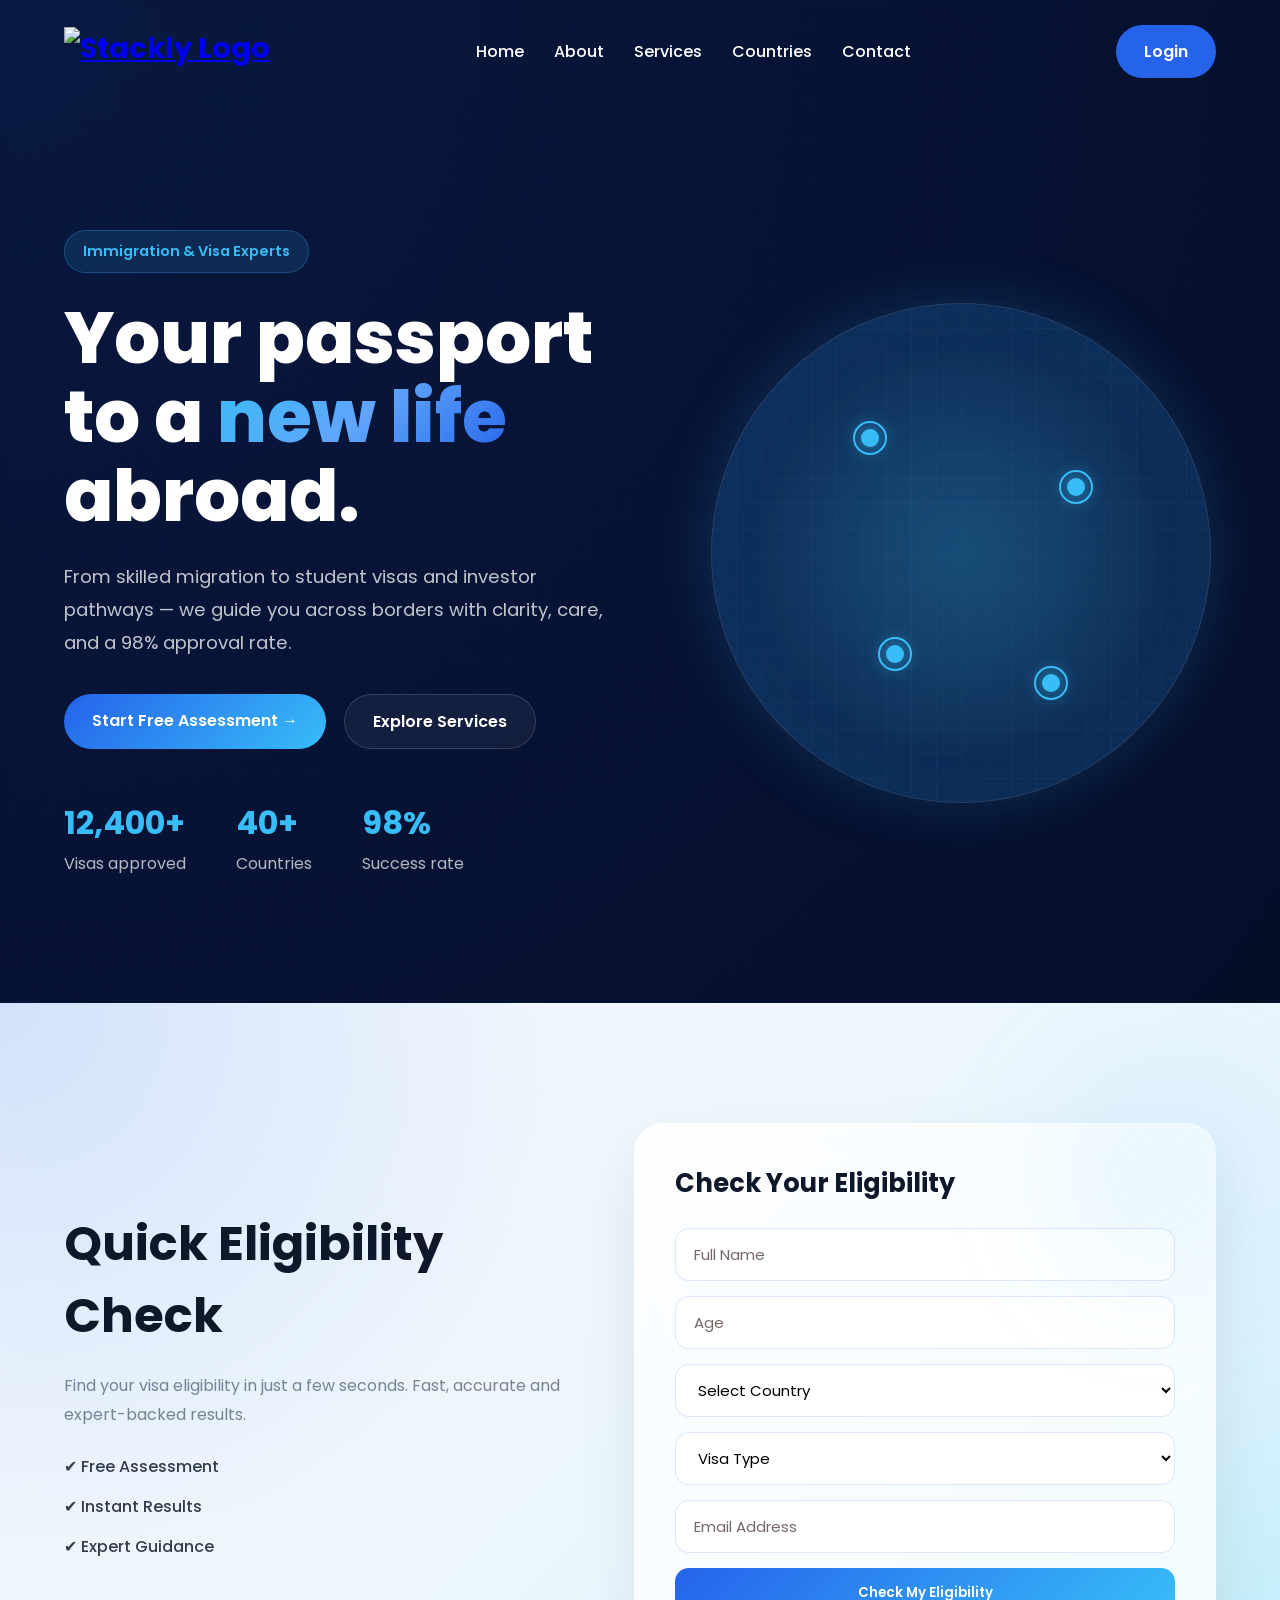
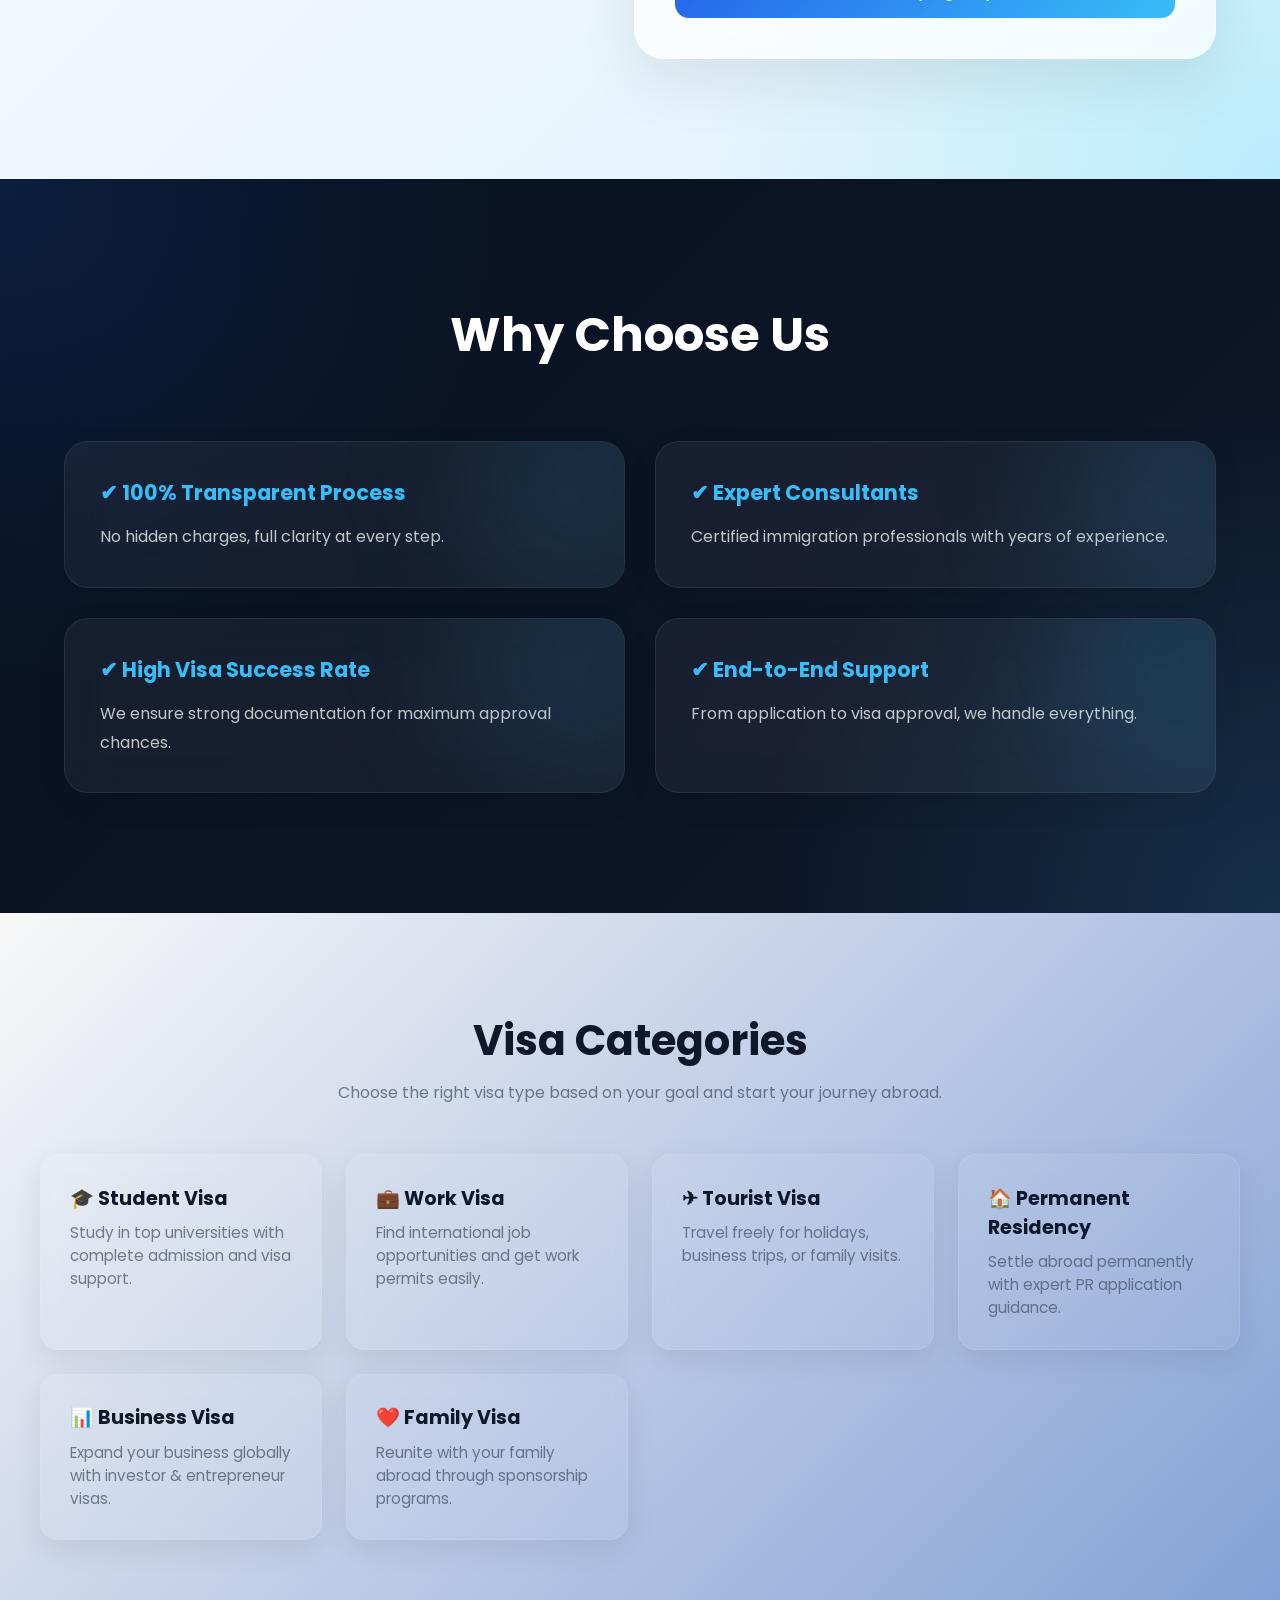
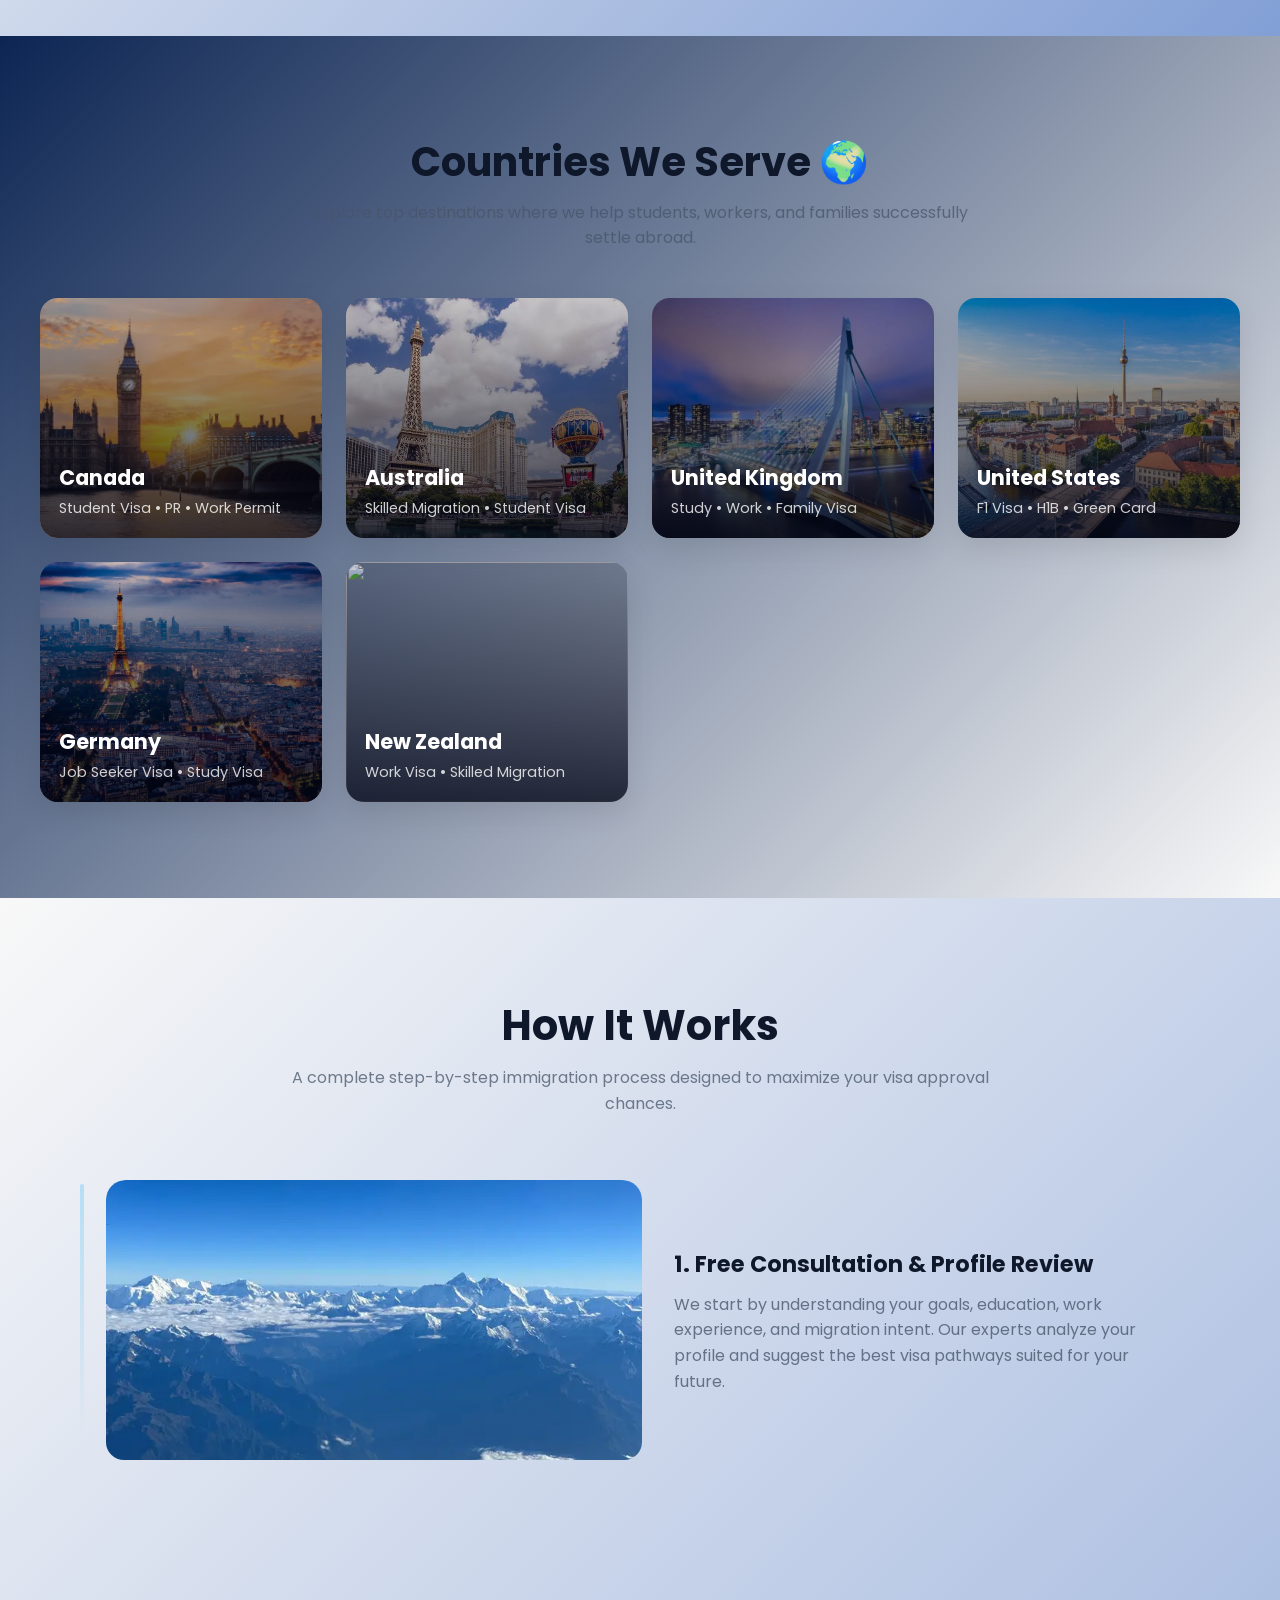
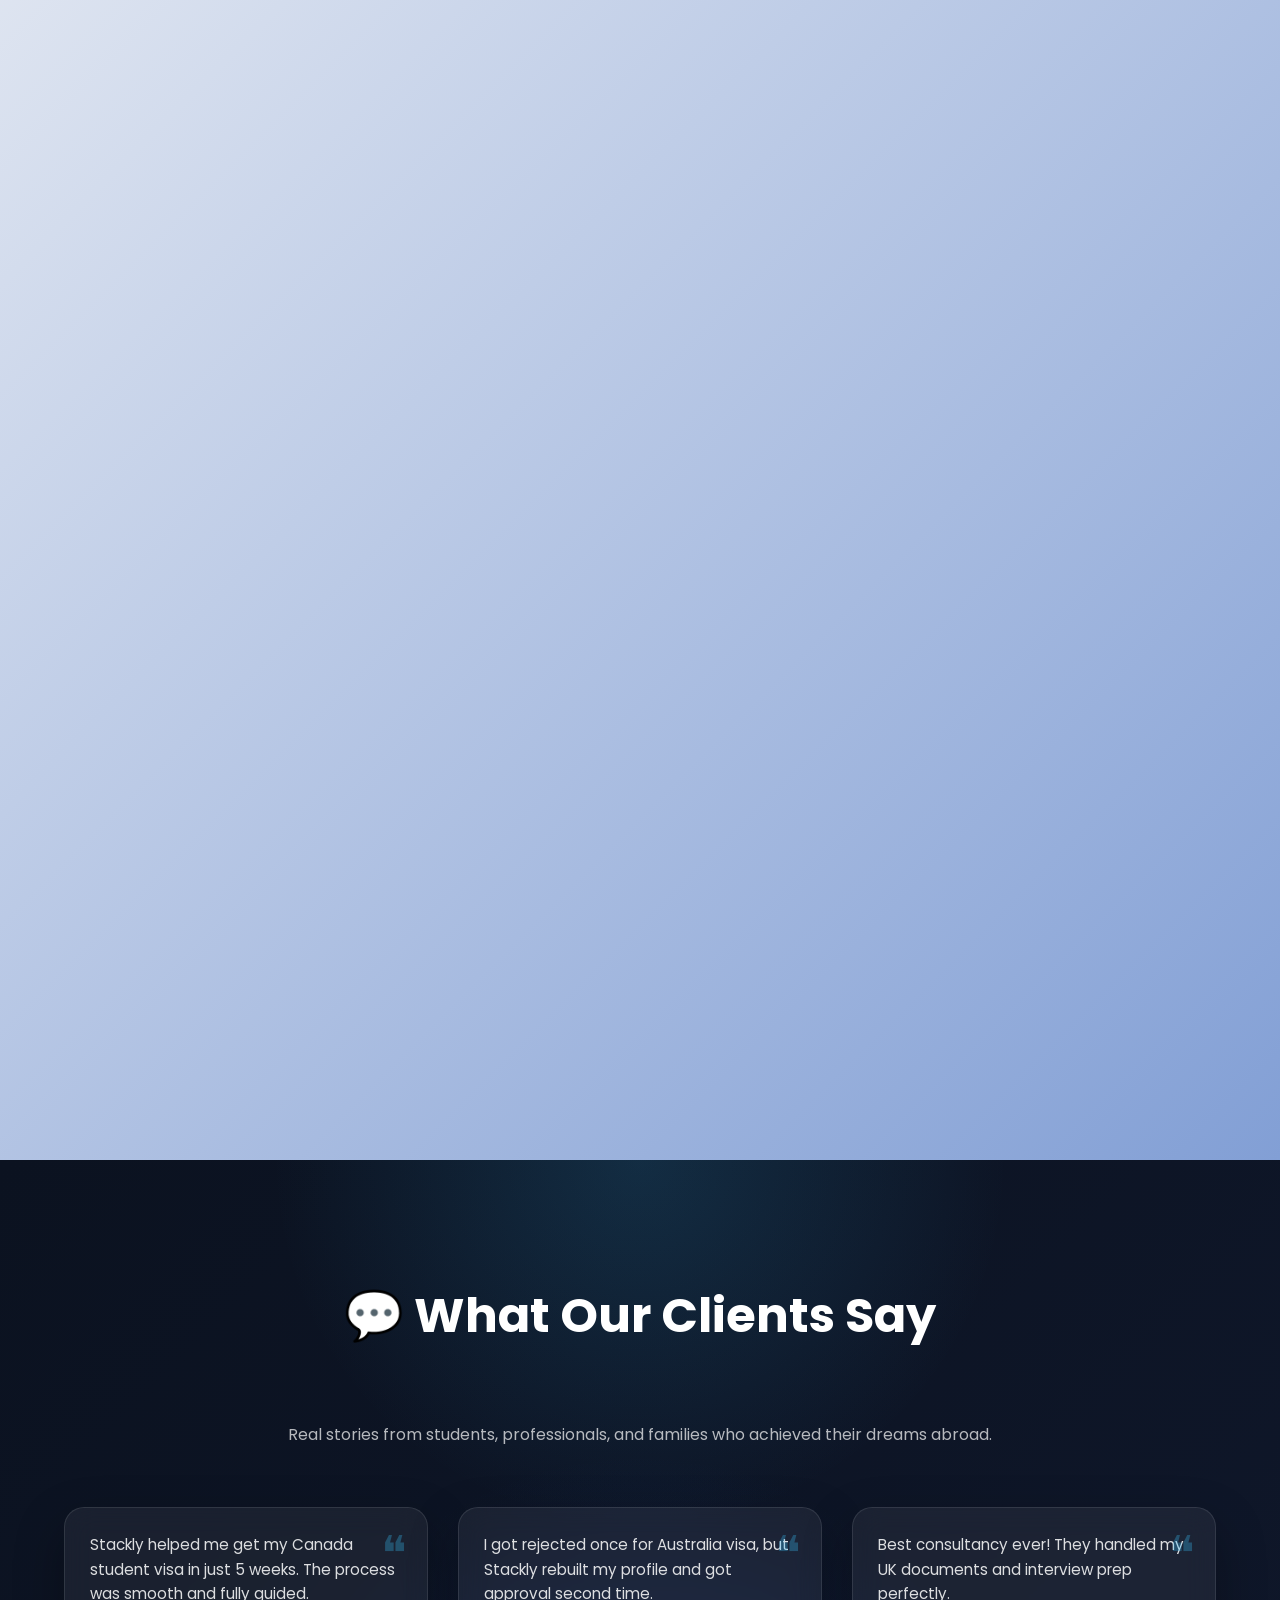
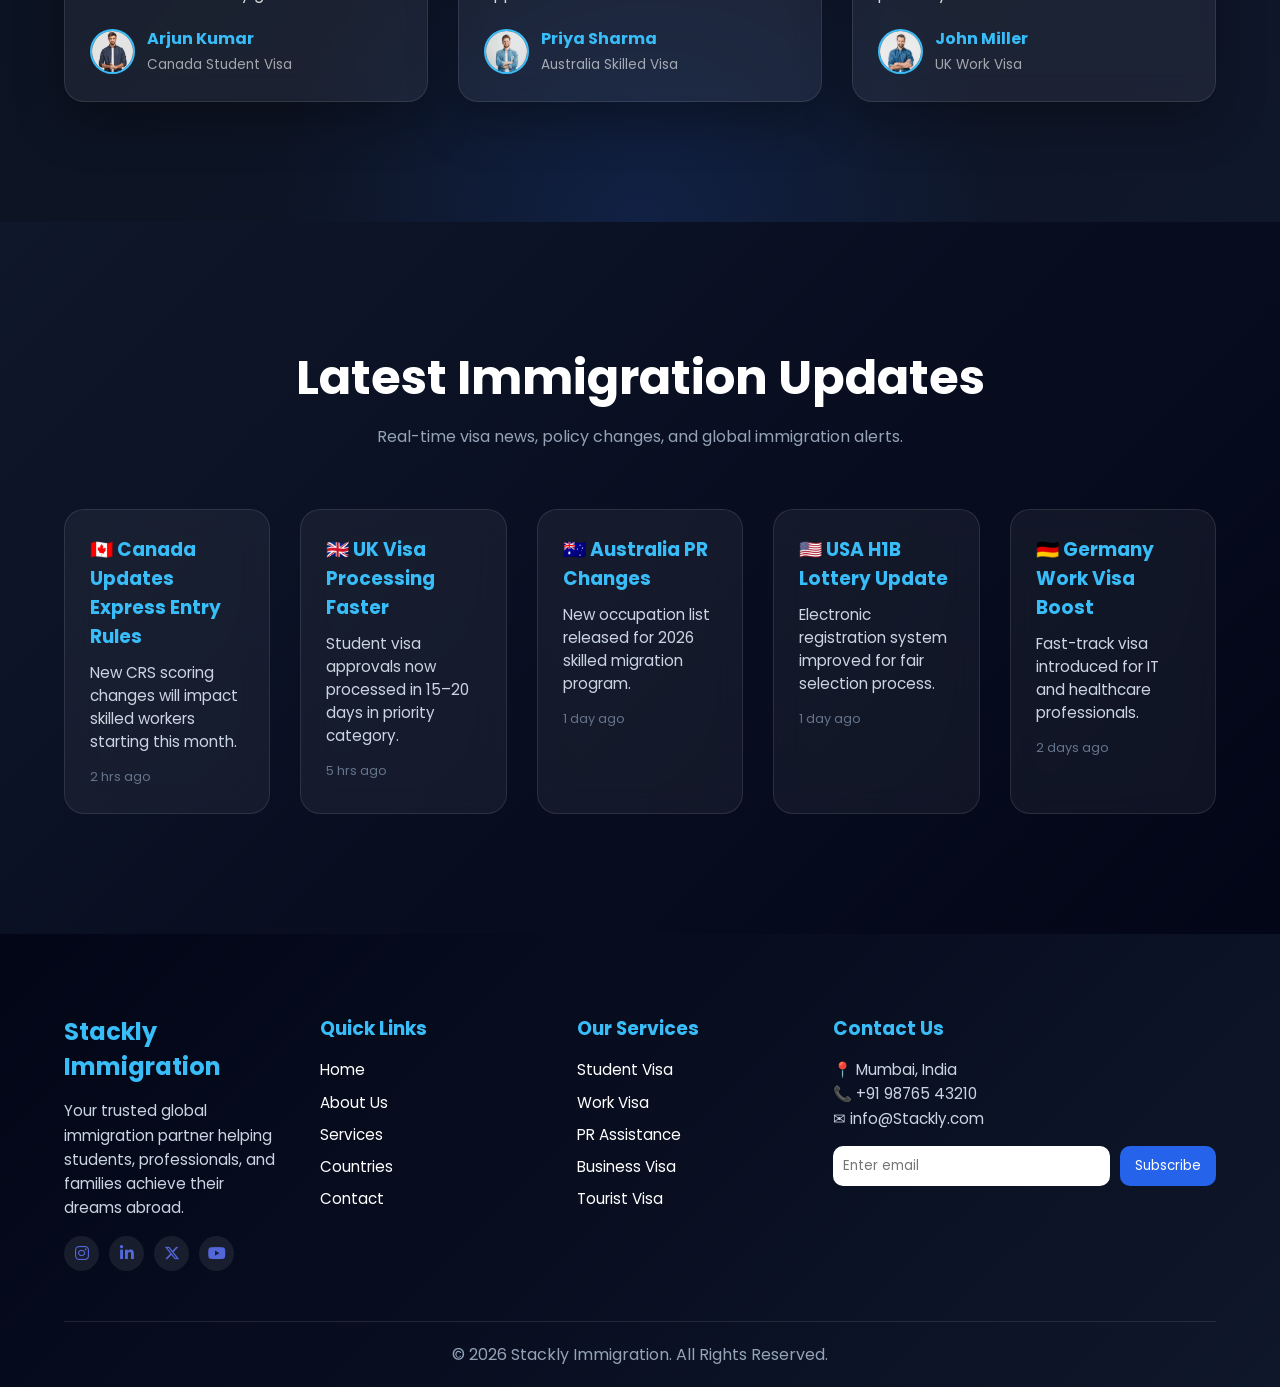
==== index.html @ be3ae01e "footer" ====
<!doctype html>
<html lang="en">
  <head>
    <meta charset="UTF-8" />
    <meta name="viewport" content="width=device-width, initial-scale=1.0" />
    <title>Stackly Immigration</title>

    <link rel="stylesheet" href="css/home.css" />
    <link rel="stylesheet" href="css/auth.css">

    <link
      href="https://fonts.googleapis.com/css2?family=Poppins:wght@300;400;500;600;700;800&display=swap"
      rel="stylesheet"
    />
    <link rel="stylesheet"
      href="https://cdnjs.cloudflare.com/ajax/libs/font-awesome/6.5.1/css/all.min.css">

  </head>

  <body>

    

    <nav>
      <div class="logo">
          <a href="index.html">
              <img src="images/logo-stackly (1).webp" alt="Stackly Logo">
          </a>
      </div>

      <ul class="nav-links">
        <li><a href="index.html">Home</a></li>
        <li><a href="about.html">About</a></li>
        <li><a href="service.html">Services</a></li>
        <li><a href="countries.html">Countries</a></li>
        <li><a href="contact.html">Contact</a></li>
      </ul>

      <a  class="btn" onclick="openPopup()">Login</a>

      <div class="menu-btn">☰</div>
    </nav>
<!-- hero -->
    <section class="container home-hero">

        <!-- ANIMATED FLIGHT PATH -->
    <!-- <svg class="flight-path" viewBox="0 0 1000 400">
        <path id="route"
            d="M50,300 C200,50 400,50 600,250 C750,400 850,150 950,100"
            fill="none" />
        
        <circle r="8" fill="#38bdf8">
            <animateMotion dur="8s" repeatCount="indefinite">
                <mpath href="#route"/>
            </animateMotion>
        </circle>

        <text class="plane-icon">
            <textPath href="#route" startOffset="0%">
                ✈
            </textPath>
        </text>
    </svg> -->

    <div>
      <span class="eyebrow hero-anim from-left">Immigration & Visa Experts</span>
      <h1 class="hero-anim from-bottom">Your passport to a <span>new life</span> abroad.</h1>
      <p class="lead hero-anim from-right">From skilled migration to student visas and investor pathways — we guide you across borders with clarity, care, and a 98% approval rate.</p>
      <div class="hero-cta hero-anim from-bottom">
        <a href="error.html" class="btn btn-primary" >Start Free Assessment →</a>
        <a href="error.html" class="btn btn-ghost" >Explore Services</a>
      </div>
      <div class="hero-stats hero-anim from-left">
        <div><strong>12,400+</strong><span>Visas approved</span></div>
        <div><strong>40+</strong><span>Countries</span></div>
        <div><strong>98%</strong><span>Success rate</span></div>
      </div>
    </div>
    <div class="globe-card hero-anim from-right">
      <div class="pin p1"></div><div class="pin p2"></div><div class="pin p3"></div><div class="pin p4"></div>
    </div>
  </section>

  



<!-- ELIGIBILITY CHECK -->
<section class="eligibility">

    <div class="elig-container">

        <!-- LEFT TEXT (from left) -->
        <div class="elig-text reveal-left">
            <h2 class="elig-text reveal left">Quick Eligibility Check</h2>
            <p>
                Find your visa eligibility in just a few seconds.
                Fast, accurate and expert-backed results.
            </p>

            <ul>
                <li>✔ Free Assessment</li>
                <li>✔ Instant Results</li>
                <li>✔ Expert Guidance</li>
            </ul>
        </div>

        <!-- FORM (popup animation) -->
        <div class="elig-form reveal-zoom">

            <h3>Check Your Eligibility</h3>

            <form>
                <input type="text" placeholder="Full Name" required>
                <input type="number" placeholder="Age" required>

                <select required>
                    <option value="">Select Country</option>
                    <option>Canada</option>
                    <option>Australia</option>
                    <option>UK</option>
                    <option>USA</option>
                    <option>Germany</option>
                </select>

                <select required>
                    <option value="">Visa Type</option>
                    <option>Student Visa</option>
                    <option>Work Visa</option>
                    <option>Tourist Visa</option>
                    <option>PR Visa</option>
                </select>

                <input type="email" placeholder="Email Address" required>

                <button type="submit" onclick="window.location.href='error.html'">Check My Eligibility</button>
            </form>

        </div>

    </div>

</section>

<!-- WHY CHOOSE US -->
<section class="why">

    <h2 class="section-title reveal-up">
        Why Choose Us
    </h2>

    <div class="why-container">

        <div class="why-card reveal-left">
            <h3>✔ 100% Transparent Process</h3>
            <p>No hidden charges, full clarity at every step.</p>
        </div>

        <div class="why-card reveal-right">
            <h3>✔ Expert Consultants</h3>
            <p>Certified immigration professionals with years of experience.</p>
        </div>

        <div class="why-card reveal-left">
            <h3>✔ High Visa Success Rate</h3>
            <p>We ensure strong documentation for maximum approval chances.</p>
        </div>

        <div class="why-card reveal-zoom">
            <h3>✔ End-to-End Support</h3>
            <p>From application to visa approval, we handle everything.</p>
        </div>

    </div>

</section>

<!-- VISTA CATEGORIZE SECTION -->
<section class="visa">

    <h2 class="visa-title reveal-up">Visa Categories</h2>
    <p class="visa-subtitle reveal-up">
        Choose the right visa type based on your goal and start your journey abroad.
    </p>

    <div class="visa-grid">

        <div class="visa-card reveal-left">
            <h3>🎓 Student Visa</h3>
            <p>Study in top universities with complete admission and visa support.</p>
        </div>

        <div class="visa-card reveal-right">
            <h3>💼 Work Visa</h3>
            <p>Find international job opportunities and get work permits easily.</p>
        </div>

        <div class="visa-card reveal-up">
            <h3>✈ Tourist Visa</h3>
            <p>Travel freely for holidays, business trips, or family visits.</p>
        </div>

        <div class="visa-card reveal-zoom">
            <h3>🏠 Permanent Residency</h3>
            <p>Settle abroad permanently with expert PR application guidance.</p>
        </div>

        <div class="visa-card reveal-left">
            <h3>📊 Business Visa</h3>
            <p>Expand your business globally with investor & entrepreneur visas.</p>
        </div>

        <div class="visa-card reveal-right">
            <h3>❤️ Family Visa</h3>
            <p>Reunite with your family abroad through sponsorship programs.</p>
        </div>

    </div>

</section>

<!-- COUNTRIES -->
<section class="countries">

    <h2 class="countries-title reveal-up">Countries We Serve 🌍</h2>
    <p class="countries-subtitle reveal-up">
        Explore top destinations where we help students, workers, and families successfully settle abroad.
    </p>

    <div class="country-grid">

        <!-- CANADA -->
        <div class="country-card reveal-left">
            <img src="images/place-1.webp">
            <div class="overlay">
                <h3>Canada</h3>
                <p>Student Visa • PR • Work Permit</p>
            </div>
        </div>

        <!-- AUSTRALIA -->
        <div class="country-card reveal-right">
            <img src="images/place-2.webp">
            <div class="overlay">
                <h3>Australia</h3>
                <p>Skilled Migration • Student Visa</p>
            </div>
        </div>

        <!-- UK -->
        <div class="country-card reveal-up">
            <img src="images/place-3.webp">
            <div class="overlay">
                <h3>United Kingdom</h3>
                <p>Study • Work • Family Visa</p>
            </div>
        </div>

        <!-- USA -->
        <div class="country-card reveal-zoom">
            <img src="images/place4.webp">
            <div class="overlay">
                <h3>United States</h3>
                <p>F1 Visa • H1B • Green Card</p>
            </div>
        </div>

        <!-- GERMANY -->
        <div class="country-card reveal-left">
            <img src="images/place5.webp">
            <div class="overlay">
                <h3>Germany</h3>
                <p>Job Seeker Visa • Study Visa</p>
            </div>
        </div>

        <!-- NEW ZEALAND -->
        <div class="country-card reveal-right">
            <img src="images/place7.jpg">
            <div class="overlay">
                <h3>New Zealand</h3>
                <p>Work Visa • Skilled Migration</p>
            </div>
        </div>

    </div>

</section>

<!-- HOW IT WORKS -->
<section class="how">

    <h2 class="how-title reveal-up">How It Works</h2>
    <p class="how-subtitle reveal-up">
        A complete step-by-step immigration process designed to maximize your visa approval chances.
    </p>

    <div class="how-container">

        <!-- STEP 1 -->
        <div class="how-step reveal-left">
            <div class="how-img">
                <img src="images/hill2.webp">
            </div>

            <div class="how-text">
                <h3>1. Free Consultation & Profile Review</h3>
                <p>
                    We start by understanding your goals, education, work experience, and migration intent.
                    Our experts analyze your profile and suggest the best visa pathways suited for your future.
                </p>
            </div>
        </div>

        <!-- STEP 2 -->
        <div class="how-step reveal-right">
            <div class="how-text">
                <h3>2. Eligibility Assessment</h3>
                <p>
                    We perform a detailed eligibility check based on country immigration rules.
                    You receive a clear report showing your chances, requirements, and improvement areas.
                </p>
            </div>

            <div class="how-img">
                <img src="images/place-2.webp">
            </div>
        </div>

        <!-- STEP 3 -->
        <div class="how-step reveal-left">
            <div class="how-img">
                <img src="images/airplane.webp">
            </div>

            <div class="how-text">
                <h3>3. Documentation Preparation</h3>
                <p>
                    We guide you in collecting and preparing all required documents such as passports,
                    academic certificates, financial proofs, and sponsorship letters.
                    Every document is verified to avoid rejection risks.
                </p>
            </div>
        </div>

        <!-- STEP 4 -->
        <div class="how-step reveal-right">
            <div class="how-text">
                <h3>4. Application Filing & Submission</h3>
                <p>
                    Our experts fill out your visa application with precision and accuracy.
                    We ensure all details meet embassy standards before submission to avoid delays or refusals.
                </p>
            </div>

            <div class="how-img">
                <img src="images/img7 (1).webp">
            </div>
        </div>

        <!-- STEP 5 -->
        <div class="how-step reveal-left">
            <div class="how-img">
                <img src="images/place7.jpg">
            </div>

            <div class="how-text">
                <h3>5. Interview Preparation (If Required)</h3>
                <p>
                    We prepare you for embassy interviews with mock sessions, sample questions,
                    and confidence-building techniques to ensure you perform well.
                </p>
            </div>
        </div>

        

    </div>

</section>

<!-- TESTIMONIAL -->
<section class="testimonials">

  <h2 class="section-title reveal up">💬 What Our Clients Say</h2>
  <p class="section-subtitle reveal up">
    Real stories from students, professionals, and families who achieved their dreams abroad.
  </p>

  <div class="testimonial-container">

    <!-- CARD 1 -->
    <div class="testimonial-card reveal left">
      <div class="quote">❝</div>
      <p>
        Stackly helped me get my Canada student visa in just 5 weeks.
        The process was smooth and fully guided.
      </p>

      <div class="client">
        <img src="images/team1.webp" alt="">
        <div>
          <h4>Arjun Kumar</h4>
          <span>Canada Student Visa</span>
        </div>
      </div>
    </div>

    <!-- CARD 2 -->
    <div class="testimonial-card reveal up">
      <div class="quote">❝</div>
      <p>
        I got rejected once for Australia visa, but Stackly rebuilt my profile and got approval second time.
      </p>

      <div class="client">
        <img src="images/team2.webp" alt="">
        <div>
          <h4>Priya Sharma</h4>
          <span>Australia Skilled Visa</span>
        </div>
      </div>
    </div>

    <!-- CARD 3 -->
    <div class="testimonial-card reveal right">
      <div class="quote">❝</div>
      <p>
        Best consultancy ever! They handled my UK documents and interview prep perfectly.
      </p>

      <div class="client">
        <img src="images/team3.webp" alt="">
        <div>
          <h4>John Miller</h4>
          <span>UK Work Visa</span>
        </div>
      </div>
    </div>

  </div>

</section>

<!-- NEWSLETTER -->
<section class="news">

    <h2 class="news-title reveal-up">Latest Immigration Updates</h2>
    <p class="news-subtitle reveal-up">
        Real-time visa news, policy changes, and global immigration alerts.
    </p>

    <div class="news-wrapper">

        <div class="news-track" id="newsTrack">

            <div class="news-card reveal-left">
                <h3>🇨🇦 Canada Updates Express Entry Rules</h3>
                <p>New CRS scoring changes will impact skilled workers starting this month.</p>
                <span>2 hrs ago</span>
            </div>

            <div class="news-card reveal-up">
                <h3>🇬🇧 UK Visa Processing Faster</h3>
                <p>Student visa approvals now processed in 15–20 days in priority category.</p>
                <span>5 hrs ago</span>
            </div>

            <div class="news-card reveal-right">
                <h3>🇦🇺 Australia PR Changes</h3>
                <p>New occupation list released for 2026 skilled migration program.</p>
                <span>1 day ago</span>
            </div>

            <div class="news-card reveal-zoom">
                <h3>🇺🇸 USA H1B Lottery Update</h3>
                <p>Electronic registration system improved for fair selection process.</p>
                <span>1 day ago</span>
            </div>

            <div class="news-card reveal-left">
                <h3>🇩🇪 Germany Work Visa Boost</h3>
                <p>Fast-track visa introduced for IT and healthcare professionals.</p>
                <span>2 days ago</span>
            </div>

        </div>

    </div>

</section>

<footer class="footer">

    <div class="footer-container">

        <!-- BRAND INFO -->
        <div class="footer-box reveal left">
            <h2 onclick="window.location.href='index.html'">Stackly Immigration</h2>
            <p>
                Your trusted global immigration partner helping students,
                professionals, and families achieve their dreams abroad.
            </p>

            <div class="socials">
                <a onclick="window.location.href='error.html'"> <i class="fa-brands fa-instagram"></i> </a>
                <a onclick="window.location.href='error.html'"> <i class="fa-brands fa-linkedin-in"></i> </a>
                <a onclick="window.location.href='error.html'"> <i class="fa-brands fa-x-twitter"></i> </a>
                <a onclick="window.location.href='error.html'"> <i class="fa-brands fa-youtube"></i> </a>
            </div>
        </div>

        <!-- QUICK LINKS -->
        <div class="footer-box reveal up">
            <h3>Quick Links</h3>
            <ul>
                <li><a href="index.html">Home</a></li>
                <li><a href="about.html">About Us</a></li>
                <li><a href="service.html">Services</a></li>
                <li><a href="countries.html">Countries</a></li>
                <li><a href="contact.html">Contact</a></li>
            </ul>
        </div>

        <!-- SERVICES -->
        <div class="footer-box reveal right">
            <h3>Our Services</h3>
            <ul>
                <li> <a href="error.html">Student Visa</a></li>
                <li><a href="error.html">Work Visa</a></li>
                <li><a href="error.html">PR Assistance</a></li>
                <li><a href="error.html">Business Visa</a></li>
                <li><a href="error.html">Tourist Visa</a></li>
            </ul>
        </div>

        <!-- CONTACT + NEWSLETTER -->
        <div class="footer-box reveal zoom">
            <h3>Contact Us</h3>

            <p>📍 Mumbai, India</p>
            <p>📞 +91 98765 43210</p>
            <p>✉ info@Stackly.com</p>

            <div class="newsletter">
                <input type="email" placeholder="Enter email">
                <button onclick="window.location.href='error.html'">Subscribe</button>
            </div>
        </div>

    </div>

    <!-- BOTTOM BAR -->
    <div class="footer-bottom reveal up">
        <p>© 2026 Stackly Immigration. All Rights Reserved.</p>
    </div>

</footer>


<!-- ================= AUTH POPUP ================= -->

<div id="popupOverlay" class="popup-overlay">

  <div class="popup-container">

    <!-- CLOSE BUTTON -->
    <span class="popup-close" onclick="closePopup()">
      &times;
    </span>

    <!-- LEFT SIDE -->
    <div class="popup-left">

      <h1>Welcome 👋</h1>

      <p>
        Access your dashboard, analytics,
        projects and management system.
      </p>

      <div class="popup-feature-list">

        <div class="popup-feature-card">
          📊 Real-time Analytics
        </div>

        <div class="popup-feature-card">
          ⚡ Fast Dashboard
        </div>

        <div class="popup-feature-card">
          🔒 Secure Authentication
        </div>

      </div>

    </div>

    <!-- RIGHT SIDE -->
    <div class="popup-right">

      <!-- LOGIN -->
      <div id="loginForm" class="popup-login-box">

        <h2>Login</h2>

        <span>
          Access your account
        </span>

        <input
          id="loginEmail"
          type="email"
          placeholder="Enter Email"
        >

        <div class="password-wrap">
            <input id="loginPassword" type="password" placeholder="Enter Password">
            <span class="eye-btn" onclick="togglePassword('loginPassword',this)"> <i class="fa-solid fa-eye"></i> </span>
        </div>
        <small id="passwordHint" class="hint-text"> </small>
        <!--  -->

        <div class="login-options">

          <label class="remember-label">
            <input type="checkbox" id="rememberMe">
            Remember me
          </label>

          <p class="popup-forgot">
            <a href="error.htm" onclick="forgotPassword()">Forgot Password?</a>
          </p>

        </div>
        <!--  -->

        <select id="loginRole">

          <option value="user">
            User
          </option>

          <option value="admin">
            Admin
          </option>

        </select>

        <button onclick="login()">
          Login
        </button>

        <p class="popup-switch">

          Don't have an account?

          <span onclick="showSignup()">
            Signup
          </span>

        </p>

      </div>

      <!-- SIGNUP -->
       <!-- ================= SIGNUP FORM ================= -->
<div id="signupForm" class="popup-signup-box hidden">

  <h2 class="signup-h2">Create Account</h2>
  <span>Create your new account</span>

  <!-- ROLE SELECTION (AVATAR STYLE) -->
  <div class="role-selector">

    <div id="userRoleCard" class="role-card active" onclick="selectRole('user')">
      <div class="avatar">👤</div>
      <p>User</p>
    </div>

    <div id="adminRoleCard" class="role-card" onclick="selectRole('admin')">
      <div class="avatar">🛡️</div>
      <p>Admin</p>
    </div>

  </div>

  <!-- INPUTS -->
  <input id="signupName" type="text" placeholder="Enter Name">
  <input id="signupEmail" type="email" placeholder="Enter Email">
  <div class="password-wrap">
    <input id="signupPassword" type="password" placeholder="Enter Password">
    <span class="eye-btn" onclick="togglePassword('signupPassword',this)"><i class="fa-solid fa-eye"></i></span>
  </div>
  <div class="password-wrap">
    <input id="signupConfirmPassword" type="password" placeholder="Confirm Password">
    <span class="eye-btn" onclick="togglePassword('signupConfirmPassword',this)"><i class="fa-solid fa-eye"></i></span>
  </div>

  <!-- HIDDEN ROLE -->
  <select id="signupRole" style="display:none;">
    <option value="user">User</option>
    <option value="admin">Admin</option>
  </select>

  <!-- ERROR MESSAGE -->
  <p id="signupError" class="error-text"></p>

  <!-- BUTTON -->
  <button onclick="signup()">Create Account</button>

  <!-- SWITCH -->
  <p class="popup-switch signup-login">
    Already have an account?
    <span onclick="showLogin()">Login</span>
  </p>

</div>

    </div>

  </div>

</div>


    <script src="js/auth.js"></script>
    <script src="js/home.js"></script>
  </body>
</html>
---- css/home.css ----
*{
margin:0;
padding:0;
box-sizing:border-box;
font-family:'Poppins',sans-serif;
max-width:100%;
}

:root{
--primary:#0f172a;
--secondary:#2563eb;
--accent:#38bdf8;
--white:#fff;
--card:rgba(255,255,255,.08);
}

body{
background:
radial-gradient(circle at top left,
rgba(37,99,235,.2),
transparent 35%),
radial-gradient(circle at bottom right,
rgba(56,189,248,.15),
transparent 35%),
#020617;

color:white;
overflow-x:hidden;
}

a{
    cursor: pointer;
}

nav{
width:90%;
margin:auto;
display:flex;
justify-content:space-between;
align-items:center;
padding:25px 0;
}

.logo{
font-size:1.8rem;
font-weight:700;
}

.nav-links{
display:flex;
gap:30px;
list-style:none;
}

.nav-links a{
text-decoration:none;
color:white;
font-weight:500;
transition:.4s;
}

.nav-links a:hover{
color:var(--accent);
}

.btn{
background:var(--secondary);
cursor: pointer;
padding:12px 24px;
border-radius:50px;
text-decoration:none;
color:white;
font-weight:600;
}

.menu-btn{
display:none;
}

.logo{
    display:flex;
    align-items:center;
}

.logo img{
    height:50px;
    width:auto;
    display:block;
    object-fit:contain;
    cursor:pointer;
    transition:0.3s ease;
}

.logo img:hover{
    transform:scale(1.05);
}

@media(max-width:900px){



.nav-links{
display:none;
}

.menu-btn{
display:block;
font-size:2rem;
cursor:pointer;
}

}

/* ===================================== */
@media(max-width:900px){

    .nav-links{
        display:none;
        position:absolute;
        top:90px;
        right:20px;
        width:250px;
        background:rgba(15,23,42,.98);
        backdrop-filter:blur(20px);
        border:1px solid rgba(255,255,255,.1);
        border-radius:20px;
        padding:20px;
        flex-direction:column;
        gap:15px;
        z-index:1000;
    }

    .nav-links.active{
        display:flex;
    }

    .menu-btn{
        display:block;
        font-size:2rem;
        cursor:pointer;
    }
}

/* ============== HERO SECTION =============== */
.hero{
    position:relative;
    height:100vh;
    overflow:hidden;
    color:white;
    font-family: 'Poppins', sans-serif;
}

/* BACKGROUND IMAGE */
.hero-bg{
    position:absolute;
    inset:0;
    background:url('https://images.unsplash.com/photo-1529070538774-1843cb3265df?auto=format&fit=crop&w=1600&q=80') center/cover no-repeat;
    transform:scale(1.1);
}

/* DARK OVERLAY */
.overlay{
    position:absolute;
    inset:0;
    background:linear-gradient(
        135deg,
        rgba(2,6,23,.85),
        rgba(15,23,42,.7)
    );
}

/* CONTENT */
.hero-content{
    position:relative;
    z-index:2;
    max-width:650px;
    margin-left:8%;
    top:50%;
    transform:translateY(-50%);
}

/* BADGE */
.badge{
    display:inline-block;
    padding:8px 16px;
    border-radius:30px;
    background:rgba(56,189,248,.15);
    border:1px solid rgba(56,189,248,.3);
    font-size:14px;
    margin-bottom:20px;
}

/* TITLE */
.hero-content h1{
    font-size:3.5rem;
    line-height:1.1;
    margin-bottom:20px;
}

/* TEXT */
.hero-content p{
    font-size:1.1rem;
    opacity:.85;
    margin-bottom:30px;
}

/* BUTTONS */
.buttons{
    display:flex;
    gap:15px;
    margin-bottom:40px;
}

.btn-primary{
    background:#2563eb;
    padding:12px 22px;
    border-radius:50px;
    text-decoration:none;
    color:white;
    font-weight:600;
}

.btn-outline{
    border:1px solid white;
    padding:12px 22px;
    border-radius:50px;
    text-decoration:none;
    color:white;
}

/* STATS */
.stats{
    display:flex;
    gap:40px;
}

.stat{
    font-size:1.8rem;
    font-weight:700;
}

.stat span{
    display:block;
    font-size:0.9rem;
    opacity:0.7;
    font-weight:400;
}

/* FLIGHT PATH SVG */
.flight-path{
    position:absolute;
    width:100%;
    height:100%;
    z-index:1;
    opacity:0.6;
}

.flight-path path{
    stroke:#38bdf8;
    stroke-width:2;
}

/* ANIMATIONS (TEXT REVEAL) */
.reveal{
    opacity:0;
    transform:translateY(30px);
    animation:fadeIn 1s forwards;
}

.reveal.right{
    transform:translateX(40px);
}

.reveal.up{
    transform:translateY(40px);
}

@keyframes fadeIn{
    to{
        opacity:1;
        transform:translate(0,0);
    }
}

/* RESPONSIVE */
@media(max-width:900px){
    .hero-content{
        margin:0 20px;
        text-align:center;
    }

    .hero-content h1{
        font-size:2.2rem;
    }

    .stats{
        justify-content:center;
        flex-wrap:wrap;
    }

    .buttons{
        justify-content:center;
        flex-wrap:wrap;
    }
}

/* =================== ELIGIBILITY SECTION =================== */


.eligibility{
    padding:100px 5%;
    color:#0f172a;
    background:
    radial-gradient(circle at top left, rgba(59,130,246,.25), transparent 40%),
    radial-gradient(circle at top right, rgba(34,211,238,.25), transparent 40%),
    radial-gradient(circle at bottom left, rgba(99,102,241,.18), transparent 40%),
    linear-gradient(135deg, #f8fafc, #e0f2fe);
}

.elig-container{
    display:flex;
    justify-content:space-between;
    align-items:center;
    max-width:1200px;
    margin:auto;
    gap:60px;
}

/* LEFT TEXT */
.elig-text{
    flex:1;
}

.elig-text h2{
    font-size:2.8rem;
    margin-bottom:20px;
}

.elig-text p{
    opacity:0.8;
    margin-bottom:20px;
    max-width:400px;
}

.elig-text ul{
    list-style:none;
    padding:0;
}

.elig-text li{
    margin-bottom:10px;
    font-size:1rem;
    opacity:0.9;
}

/* FORM CARD */
.elig-form{
    flex:1;
    background:rgba(255,255,255,0.06);
    border:1px solid rgba(2, 2, 2, 0.1);
    backdrop-filter:blur(20px);
    padding:40px;
    border-radius:25px;
    box-shadow:0 10px 40px rgba(0,0,0,0.4);
}

.elig-form h3{
    margin-bottom:20px;
    font-size:1.5rem;
}

/* INPUTS */
.elig-form input,
.elig-form select{
    width:100%;
    padding:12px 15px;
    margin-bottom:15px;
    border-radius:12px;
    border:none;
    outline:none;
    background:rgba(255,255,255,0.08);
    color:rgb(0, 0, 0);
}

.elig-form input::placeholder{
    color:rgba(28, 3, 3, 0.6);
}

/* BUTTON */
.elig-form button{
    width:100%;
    padding:12px;
    background:#2563eb;
    border:none;
    border-radius:12px;
    color:white;
    font-weight:600;
    cursor:pointer;
    transition:.3s;
}

.elig-form button:hover{
    background:#1d4ed8;
    transform:translateY(-2px);
}

/* RESPONSIVE */
@media(max-width:900px){
    .elig-container{
        flex-direction:column;
        text-align:center;
    }

    .elig-text p{
        margin:auto;
    }
}

/* ======= ANIMATIONS ======= */
.eligibility{
    padding:100px 5%;
    background:
    radial-gradient(circle at top left, rgba(59,130,246,.25), transparent 40%),
    radial-gradient(circle at bottom right, rgba(34,211,238,.25), transparent 40%),
    linear-gradient(135deg, #f8fafc, #e0f2fe);
    color:#0f172a;
}

/* LAYOUT */
.elig-container{
    display:flex;
    justify-content:space-between;
    align-items:center;
    max-width:1200px;
    margin:auto;
    gap:60px;
}

/* LEFT TEXT */
.elig-text{
    flex:1;
}

.elig-text h2{
    font-size:2.8rem;
    margin-bottom:20px;
}

.elig-text p{
    opacity:0.7;
    margin-bottom:20px;
}

.elig-text ul{
    list-style:none;
    padding:0;
}

.elig-text li{
    margin-bottom:10px;
}

/* FORM BOX */
.elig-form{
    flex:1;
    background:rgba(255,255,255,0.85);
    border:1px solid rgba(59,130,246,0.2);
    backdrop-filter:blur(20px);
    padding:40px;
    border-radius:25px;
    box-shadow:0 20px 60px rgba(0,0,0,0.1);

    transform:scale(0.8);
    opacity:0;
}

/* INPUTS */
.elig-form input,
.elig-form select{
    width:100%;
    padding:12px;
    margin-bottom:15px;
    border-radius:12px;
    border:1px solid rgba(59,130,246,0.2);
    background:white;
}

/* BUTTON */
.elig-form button{
    width:100%;
    padding:12px;
    border:none;
    border-radius:12px;
    background:linear-gradient(135deg,#3b82f6,#06b6d4);
    color:white;
    font-weight:600;
    cursor:pointer;
}

/* =========================
   ANIMATIONS
========================= */

/* LEFT SLIDE */
.animate-left{
    opacity:0;
    transform:translateX(-80px);
    animation:slideLeft 1s ease forwards;
}

@keyframes slideLeft{
    to{
        opacity:1;
        transform:translateX(0);
    }
}

/* RIGHT SLIDE (form delay popup) */
.animate-popup{
    animation:popup 1s ease forwards 0.3s;
}

@keyframes popup{
    0%{
        transform:scale(0.7);
        opacity:0;
    }
    70%{
        transform:scale(1.05);
        opacity:1;
    }
    100%{
        transform:scale(1);
        opacity:1;
    }
}

/* RESPONSIVE */
@media(max-width:900px){
    .elig-container{
        flex-direction:column;
        text-align:center;
    }
}

/* ====================== WHY CHOOSE US ====================== */
.why{
    padding:100px 5%;
    background:#f8fafc;
    text-align:center;
}

.section-title{
    font-size:2.8rem;
    margin-bottom:50px;
    color:#0f172a;
}

/* GRID */
.why-container{
    display:grid;
    grid-template-columns:repeat(2,1fr);
    gap:30px;
    max-width:1100px;
    margin:auto;
}

/* CARD STYLE */
.why-card{
    background:white;
    padding:30px;
    border-radius:20px;
    box-shadow:0 10px 30px rgba(0,0,0,0.08);
    opacity:0;
}

/* =========================
   ANIMATIONS (DIFFERENT DIRECTIONS)
========================= */

/* FROM LEFT */
.left{
    transform:translateX(-120px);
    animation:fromLeft 1s forwards;
}

@keyframes fromLeft{
    to{
        opacity:1;
        transform:translateX(0);
    }
}

/* FROM RIGHT */
.right{
    transform:translateX(120px);
    animation:fromRight 1s forwards 0.2s;
}

@keyframes fromRight{
    to{
        opacity:1;
        transform:translateX(0);
    }
}

/* FROM BOTTOM */
.bottom{
    transform:translateY(120px);
    animation:fromBottom 1s forwards 0.4s;
}

.why-card h3{
    color:#111827;
}

.why-card p{
    color:#475569;
}

@keyframes fromBottom{
    to{
        opacity:1;
        transform:translateY(0);
    }
}

/* ZOOM POP */
.zoom{
    transform:scale(0.5);
    animation:zoomIn 1s forwards 0.6s;
}

@keyframes zoomIn{
    to{
        opacity:1;
        transform:scale(1);
    }
}

/* RESPONSIVE */
@media(max-width:900px){
    .why-container{
        grid-template-columns:1fr;
    }
}

/* =================== VISTA CATEGORIZE SECTION ================== */
.visa{
    padding:100px 5%;
    background:
    linear-gradient(135deg,#f8fafc,#e0f2fe);
    text-align:center;
}

/* TITLE */
.visa-title{
    font-size:2.8rem;
    color:#0f172a;
    margin-bottom:10px;
}

.visa-subtitle{
    color:#475569;
    margin-bottom:50px;
}

/* GRID */
.visa-grid{
    display:grid;
    grid-template-columns:repeat(3,1fr);
    gap:25px;
    max-width:1200px;
    margin:auto;
}

/* CARD BASE */
.visa-card{
    position:relative;
    background:white;
    padding:30px;
    border-radius:20px;
    box-shadow:0 10px 30px rgba(0,0,0,0.08);
    color:#0f172a;
    overflow:hidden;
    transition:0.4s ease;
    z-index:1;
}

.visa-card::before{
    content:"";
    position:absolute;
    inset:0;
    background:linear-gradient(135deg,#3b82f6,#06b6d4);
    opacity:0;
    transition:0.4s ease;
    z-index:-1;
}

.visa-card:hover::before{
    opacity:0.12;
}

.visa-card:hover{
    transform:translateY(-12px) scale(1.03);
    box-shadow:0 25px 50px rgba(59,130,246,0.25);
    color:#0f172a;
}

.visa-card h3,
.visa-card p{
    transition:0.3s ease;
}

.visa-card:hover h3{
    color:#2563eb;
}

.visa-card::after{
    content:"";
    position:absolute;
    top:0;
    left:-100%;
    width:100%;
    height:100%;
    background:linear-gradient(
        90deg,
        transparent,
        rgba(255,255,255,0.4),
        transparent
    );
    transition:0.6s;
}

.visa-card:hover::after{
    left:100%;
}

/* TEXT INSIDE */
.visa-card h3{
    margin-bottom:10px;
    font-size:1.2rem;
}

.visa-card p{
    color:#475569;
    line-height:1.6;
}

/* =========================
   ANIMATIONS (DIFFERENT DIRECTIONS)
========================= */

/* LEFT POP */
.left-pop{
    animation:leftPop 0.8s forwards;
}

@keyframes leftPop{
    0%{
        transform:translateX(-100px) scale(0.5);
        opacity:0;
    }
    100%{
        transform:translateX(0) scale(1);
        opacity:1;
    }
}

/* RIGHT POP */
.right-pop{
    animation:rightPop 0.8s forwards;
}

@keyframes rightPop{
    0%{
        transform:translateX(100px) scale(0.5);
        opacity:0;
    }
    100%{
        transform:translateX(0) scale(1);
        opacity:1;
    }
}

/* BOTTOM POP */
.bottom-pop{
    animation:bottomPop 0.8s forwards;
}

@keyframes bottomPop{
    0%{
        transform:translateY(100px) scale(0.5);
        opacity:0;
    }
    100%{
        transform:translateY(0) scale(1);
        opacity:1;
    }
}

/* ZOOM POP */
.zoom-pop{
    animation:zoomPop 0.8s forwards;
}

@keyframes zoomPop{
    0%{
        transform:scale(0.2);
        opacity:0;
    }
    100%{
        transform:scale(1);
        opacity:1;
    }
}

/* DELAYS */
.delay1{ animation-delay:0.2s; }
.delay2{ animation-delay:0.4s; }

/* HOVER EFFECT */
.visa-card:hover{
    transform:translateY(-10px) scale(1.02);
    box-shadow:0 20px 40px rgba(0,0,0,0.12);
}

/* RESPONSIVE */
@media(max-width:900px){
    .visa-grid{
        grid-template-columns:1fr;
    }
}

/* ===================== COUNTRIES SECTION ======================= */
.countries{
    padding:100px 5%;
    background:#f8fafc;
    text-align:center;
}

.countries-title{
    font-size:2.8rem;
    color:#0f172a;
}

.countries-subtitle{
    color:#475569;
    margin-bottom:50px;
}

/* GRID */
.country-grid{
    display:grid;
    grid-template-columns:repeat(3,1fr);
    gap:25px;
    max-width:1200px;
    margin:auto;
}

/* CARD */
.country-card{
    position:relative;
    height:260px;
    border-radius:20px;
    overflow:hidden;
    box-shadow:0 10px 30px rgba(0,0,0,0.1);
    cursor:pointer;

    opacity:0;
    transform:scale(0.8);
    animation:pop 0.8s forwards;
}

/* ANIMATION */
@keyframes pop{
    to{
        opacity:1;
        transform:scale(1);
    }
}

/* IMAGE */
.country-card img{
    width:100%;
    height:100%;
    object-fit:cover;
    transition:0.5s ease;
}

/* OVERLAY */
.overlay{
    position:absolute;
    inset:0;
    background:linear-gradient(
        to top,
        rgba(2,6,23,0.8),
        rgba(2,6,23,0.2)
    );
    display:flex;
    flex-direction:column;
    justify-content:flex-end;
    padding:20px;
    color:white;
    transition:0.4s ease;
}

.overlay h3{
    margin:0;
    font-size:1.4rem;
}

.overlay p{
    font-size:0.9rem;
    opacity:0.8;
}

/* HOVER EFFECT */
.country-card:hover img{
    transform:scale(1.1);
}

.country-card:hover .overlay{
    background:linear-gradient(
        to top,
        rgba(37,99,235,0.7),
        rgba(2,6,23,0.2)
    );
}

/* DIRECTION CLASSES */
.left{ animation-name:fromLeft; }
.right{ animation-name:fromRight; }
.bottom{ animation-name:fromBottom; }
.zoom{ animation-name:zoomIn; }

.delay1{ animation-delay:0.2s; }
.delay2{ animation-delay:0.4s; }

/* KEYFRAMES */
@keyframes fromLeft{
    from{ transform:translateX(-100px) scale(0.8); opacity:0; }
    to{ transform:translateX(0) scale(1); opacity:1; }
}

@keyframes fromRight{
    from{ transform:translateX(100px) scale(0.8); opacity:0; }
    to{ transform:translateX(0) scale(1); opacity:1; }
}

@keyframes fromBottom{
    from{ transform:translateY(100px) scale(0.8); opacity:0; }
    to{ transform:translateY(0) scale(1); opacity:1; }
}

@keyframes zoomIn{
    from{ transform:scale(0.5); opacity:0; }
    to{ transform:scale(1); opacity:1; }
}

/* RESPONSIVE */
@media(max-width:900px){
    .country-grid{
        grid-template-columns:1fr;
    }
}

/* ==== animation ==== */
/* TITLE FROM TOP */
.from-top{
    opacity:0;
    transform:translateY(-80px);
    animation:topIn 0.8s forwards;
}

@keyframes topIn{
    to{
        opacity:1;
        transform:translateY(0);
    }
}

/* SUBTITLE FROM BOTTOM */
.from-bottom{
    opacity:0;
    transform:translateY(80px);
    animation:bottomIn 0.8s forwards 0.2s;
}

@keyframes bottomIn{
    to{
        opacity:1;
        transform:translateY(0);
    }
}

/* ======================== HOW IT WORKS ========================== */
.how{
    padding:120px 5%;
    background:
    linear-gradient(135deg,#f8fafc,#e0f2fe);
    text-align:center;
}

/* TITLE */
.how-title{
    font-size:3rem;
    color:#0f172a;
}

.how-subtitle{
    color:#475569;
    margin-bottom:80px;
}

/* CONTAINER */
.how-container{
    max-width:1200px;
    margin:auto;
    display:flex;
    flex-direction:column;
    gap:80px;
}

/* STEP BOX */
.how-step{
    display:flex;
    align-items:center;
    justify-content:space-between;
    gap:50px;
    opacity:0;
}

/* IMAGE */
.how-img img{
    width:350px;
    height:250px;
    object-fit:cover;
    border-radius:20px;
    box-shadow:0 15px 40px rgba(0,0,0,0.1);
    transition:0.4s ease;
}

.how-img img:hover{
    transform:scale(1.05);
}

/* TEXT */
.how-text{
    max-width:500px;
    text-align:left;
}

.how-text h3{
    font-size:1.6rem;
    margin-bottom:10px;
    color:#0f172a;
}

.how-text p{
    color:#475569;
    line-height:1.6;
}

.how-text h3{
    font-size:1.7rem;
    color:#0f172a;
}

.how-text p{
    font-size:1rem;
    color:#475569;
    line-height:1.8;
}

/* CENTER STEP */
.center{
    justify-content:center;
    text-align:center;
    flex-direction:column;
}

/* =========================
   ANIMATIONS
========================= */

/* LEFT ENTRY */
.left{
    transform:translateX(-120px);
    animation:leftIn 0.9s forwards;
}

@keyframes leftIn{
    to{
        opacity:1;
        transform:translateX(0);
    }
}

/* RIGHT ENTRY */
.right{
    transform:translateX(120px);
    animation:rightIn 0.9s forwards;
}

@keyframes rightIn{
    to{
        opacity:1;
        transform:translateX(0);
    }
}

/* CENTER ENTRY */
.center{
    transform:translateY(100px);
    animation:upIn 0.9s forwards;
}

@keyframes upIn{
    to{
        opacity:1;
        transform:translateY(0);
    }
}

/* RESPONSIVE */
@media(max-width:900px){
    .how-step{
        flex-direction:column;
        text-align:center;
    }

    .how-text{
        text-align:center;
    }

    .how-img img{
        width:100%;
    }
}

/* TITLE ANIMATIONS */
.from-top{
    opacity:0;
    transform:translateY(-80px);
    animation:topIn 0.8s forwards;
}

.from-bottom{
    opacity:0;
    transform:translateY(80px);
    animation:bottomIn 0.8s forwards 0.2s;
}

@keyframes topIn{
    to{ opacity:1; transform:translateY(0); }
}

@keyframes bottomIn{
    to{ opacity:1; transform:translateY(0); }
}

/* ========== PARTICLES MOVING ANIMATION ========= */
#tsparticles{
    position:fixed;
    inset:0;
    z-index:-1;
}

/* ======== JS ANIMATION ========= */
/* INITIAL STATE (hidden) */
.reveal{
    opacity:0;
    transition:all 0.8s ease;
}

/* directions */
.reveal.left{
    transform:translateX(-120px);
}

.reveal.right{
    transform:translateX(120px);
}

.reveal.up{
    transform:translateY(80px);
}

.reveal.zoom{
    transform:scale(0.7);
}

/* active */
.reveal.active{
    opacity:1;
    transform:translate(0,0) scale(1);
}

/* ============================ TESTIMONIAL ============================== */
.testimonials{
  padding:120px 5%;
  text-align:center;
  background:
    radial-gradient(circle at top, rgba(56,189,248,0.15), transparent 40%),
    radial-gradient(circle at bottom, rgba(37,99,235,0.15), transparent 40%),
    linear-gradient(135deg,#0b1220,#0f172a);
  color:white;
}

/* TITLES */
.section-title{
  font-size:2.8rem;
  margin-bottom:10px;
}

.section-subtitle{
  color:rgba(255,255,255,0.7);
  margin-bottom:60px;
}

/* GRID */
.testimonial-container{
  display:grid;
  grid-template-columns:repeat(auto-fit,minmax(280px,1fr));
  gap:30px;
  max-width:1200px;
  margin:auto;
}

/* CARD */
.testimonial-card{
  background:rgba(255,255,255,0.06);
  border:1px solid rgba(255,255,255,0.1);
  backdrop-filter:blur(15px);
  padding:25px;
  border-radius:20px;
  text-align:left;
  position:relative;
  transition:0.4s ease;
  box-shadow:0 20px 50px rgba(0,0,0,0.3);
}

.testimonial-card:hover{
  transform:translateY(-10px);
  box-shadow:0 30px 80px rgba(56,189,248,0.2);
}

/* QUOTE ICON */
.quote{
  font-size:3rem;
  color:#38bdf8;
  position:absolute;
  top:10px;
  right:20px;
  opacity:0.3;
}

/* TEXT */
.testimonial-card p{
  font-size:0.95rem;
  line-height:1.6;
  margin-bottom:20px;
  color:rgba(255,255,255,0.85);
}

/* CLIENT INFO */
.client{
  display:flex;
  align-items:center;
  gap:12px;
}

.client img{
  width:45px;
  height:45px;
  border-radius:50%;
  object-fit:cover;
  border:2px solid #38bdf8;
}

.client h4{
  margin:0;
  color:#38bdf8;
}

.client span{
  font-size:0.85rem;
  color:rgba(255,255,255,0.6);
}

/* RESPONSIVE */
@media (max-width:768px){
  .section-title{
    font-size:2rem;
  }

  .testimonial-container{
    grid-template-columns:1fr;
  }
}

/* ============================ NEWSLETTER ============================== */
.news{
    padding:120px 5%;
    background:linear-gradient(135deg,#0f172a,#020617);
    color:white;
    text-align:center;
    overflow:hidden;
}

.news-title{
    font-size:3rem;
    margin-bottom:10px;
}

.news-subtitle{
    color:#94a3b8;
    margin-bottom:60px;
}

/* WRAPPER */
.news-wrapper{
    overflow:hidden;
    position:relative;
}

/* TRACK (ANIMATED ROW) */
.news-track{
    display:flex;
    gap:30px;
    width:max-content;
    animation:scrollNews 25s linear infinite;
}

/* CARD */
.news-card{
    width:320px;
    padding:25px;
    border-radius:20px;
    background:rgba(255,255,255,0.05);
    border:1px solid rgba(255,255,255,0.1);
    backdrop-filter:blur(15px);
    text-align:left;
    transition:0.4s;
}

.news-card:hover{
    transform:translateY(-10px) scale(1.03);
    background:rgba(56,189,248,0.1);
    border:1px solid rgba(56,189,248,0.4);
}

.news-card h3{
    margin-bottom:10px;
    color:#38bdf8;
}

.news-card p{
    font-size:0.95rem;
    color:#cbd5e1;
    margin-bottom:10px;
}

.news-card span{
    font-size:0.8rem;
    color:#64748b;
}

/* AUTO SCROLL */
@keyframes scrollNews{
    0%{ transform:translateX(0); }
    100%{ transform:translateX(-50%); }
}

/* PAUSE ON HOVER */
.news-wrapper:hover .news-track{
    animation-play-state:paused;
}

/* RESPONSIVE */
@media(max-width:900px){
    .news-card{
        width:260px;
    }
}


/* =============== FOOTER SECTION ================ */
.footer{
    background:linear-gradient(135deg,#020617,#0f172a);
    color:white;
    padding:80px 5% 20px;
    overflow:hidden;
}

/* GRID */
.footer-container{
    display:grid;
    grid-template-columns:repeat(4,1fr);
    gap:40px;
    max-width:1200px;
    margin:auto;
}

/* BOX */
.footer-box h2,
.footer-box h3{
    margin-bottom:15px;
    color:#38bdf8;
}

.footer-box p,
.footer-box li{
    color:#cbd5e1;
    font-size:0.95rem;
    line-height:1.6;
}

/* LINKS */
.footer-box ul{
    list-style:none;
    padding:0;
}

.footer-box ul li{
    margin-bottom:8px;
    cursor:pointer;
    transition:0.3s;
}

.footer-box ul li:hover{
    color:#38bdf8;
    transform:translateX(5px);
}

/* SOCIAL */
.socials{
    margin-top:15px;
    display:flex;
    gap:10px;
}

.socials a{
    width:35px;
    height:35px;
    display:flex;
    align-items:center;
    justify-content:center;
    background:rgba(255,255,255,0.08);
    border-radius:50%;
    text-decoration:none;
    transition:0.3s;
}

.socials a:hover{
    background:#38bdf8;
    transform:translateY(-3px);
}

footer i{
    color: rgb(83, 103, 216);
}

/* NEWSLETTER */
.newsletter{
    margin-top:15px;
    display:flex;
    gap:10px;
}

.newsletter input{
    flex:1;
    padding:10px;
    border:none;
    border-radius:10px;
    outline:none;
}

.newsletter button{
    padding:10px 15px;
    border:none;
    border-radius:10px;
    background:#2563eb;
    color:white;
    cursor:pointer;
    transition:0.3s;
}

.newsletter button:hover{
    background:#1d4ed8;
}

/* BOTTOM */
.footer-bottom{
    text-align:center;
    margin-top:50px;
    padding-top:20px;
    border-top:1px solid rgba(255,255,255,0.1);
    color:#94a3b8;
}

/* RESPONSIVE */
@media(max-width:900px){
    .footer-container{
        grid-template-columns:1fr;
        text-align:center;
    }

    .socials{
        justify-content:center;
    }

    .newsletter{
        flex-direction:column;
    }
}


/* hero */
/* ==========================
   HOME HERO SECTION
========================== */

.home-hero{
    min-height:100vh;
    display:grid;
    grid-template-columns:1.1fr 1fr;
    align-items:center;
    gap:80px;
    padding:80px 0;

    position:relative;
    z-index:2;
}

/* LEFT CONTENT */

.eyebrow{
    display:inline-block;
    padding:10px 18px;
    border-radius:50px;
    background:rgba(56,189,248,.12);
    border:1px solid rgba(56,189,248,.25);
    color:#38bdf8;
    font-size:.9rem;
    font-weight:600;
    margin-bottom:25px;
}

.home-hero h1{
    font-size:4.5rem;
    line-height:1.1;
    margin-bottom:25px;
    font-weight:800;
    color:white;
}

.home-hero h1 span{
    background:linear-gradient(
        135deg,
        #38bdf8,
        #60a5fa,
        #2563eb
    );
    -webkit-background-clip:text;
    -webkit-text-fill-color:transparent;
}

.lead{
    font-size:1.15rem;
    line-height:1.8;
    color:rgba(255,255,255,.75);
    max-width:650px;
    margin-bottom:35px;
}

/* BUTTONS */

.hero-cta{
    display:flex;
    gap:18px;
    flex-wrap:wrap;
    margin-bottom:50px;
}

.btn{
    padding:14px 28px;
    border-radius:60px;
    text-decoration:none;
    font-weight:600;
    transition:.4s;
}

.btn-primary{
    background:linear-gradient(
        135deg,
        #2563eb,
        #38bdf8
    );
    color:white;
}

.btn-primary:hover{
    transform:translateY(-4px);
    box-shadow:0 20px 40px rgba(37,99,235,.3);
}

.btn-ghost{
    border:1px solid rgba(255,255,255,.15);
    background:rgba(255,255,255,.05);
    backdrop-filter:blur(10px);
    color:white;
}

.btn-ghost:hover{
    background:rgba(255,255,255,.08);
}

/* STATS */

.hero-stats{
    display:flex;
    gap:50px;
    flex-wrap:wrap;
}

.hero-stats div{
    display:flex;
    flex-direction:column;
}

.hero-stats strong{
    font-size:2rem;
    color:#38bdf8;
}

.hero-stats span{
    color:rgba(255,255,255,.7);
    margin-top:4px;
}

/* ==========================
   GLOBE CARD
========================== */

.globe-card{
    position:relative;
    width:500px;
    height:500px;
    margin:auto;
    border-radius:50%;

    background:
    radial-gradient(circle at center,
    rgba(56,189,248,.25),
    rgba(37,99,235,.12));

    border:1px solid rgba(255,255,255,.12);

    backdrop-filter:blur(30px);

    box-shadow:
    0 0 60px rgba(56,189,248,.18),
    inset 0 0 60px rgba(56,189,248,.1);

    overflow:hidden;

    animation:floatGlobe 6s ease-in-out infinite;
}

/* GRID EFFECT */

.globe-card::before{
    content:"";
    position:absolute;
    inset:0;

    background:
    repeating-linear-gradient(
        transparent,
        transparent 24px,
        rgba(255,255,255,.05) 25px
    ),
    repeating-linear-gradient(
        90deg,
        transparent,
        transparent 24px,
        rgba(255,255,255,.05) 25px
    );

    border-radius:50%;
}

/* GLOW */

.globe-card::after{
    content:"";
    position:absolute;
    width:250px;
    height:250px;
    background:#38bdf8;
    filter:blur(120px);
    opacity:.25;
    top:50%;
    left:50%;
    transform:translate(-50%,-50%);
}

/* FLOAT ANIMATION */

@keyframes floatGlobe{
    0%,100%{
        transform:translateY(0px);
    }
    50%{
        transform:translateY(-20px);
    }
}

/* ==========================
   LOCATION PINS
========================== */

.pin{
    position:absolute;
    width:18px;
    height:18px;
    background:#38bdf8;
    border-radius:50%;
    box-shadow:0 0 20px #38bdf8;
}

.pin::after{
    content:"";
    position:absolute;
    inset:-8px;
    border:2px solid #38bdf8;
    border-radius:50%;
    animation:pulse 2s infinite;
}

@keyframes pulse{
    from{
        transform:scale(.5);
        opacity:1;
    }
    to{
        transform:scale(2);
        opacity:0;
    }
}

/* PIN POSITIONS */

.p1{
    top:25%;
    left:30%;
}

.p2{
    top:35%;
    right:25%;
}

.p3{
    bottom:28%;
    left:35%;
}

.p4{
    bottom:22%;
    right:30%;
}

/* ==========================
   RESPONSIVE
========================== */

@media(max-width:992px){

    .home-hero{
        grid-template-columns:1fr;
        text-align:center;
        gap:60px;
    }

    .lead{
        margin:auto auto 35px;
    }

    .hero-cta{
        justify-content:center;
    }

    .hero-stats{
        justify-content:center;
    }

    .home-hero h1{
        font-size:3rem;
    }

    .globe-card{
        width:350px;
        height:350px;
    }
}

@media(max-width:600px){

    .home-hero h1{
        font-size:2.3rem;
    }

    .globe-card{
        width:280px;
        height:280px;
    }

    .hero-stats{
        gap:25px;
    }

    .hero-stats strong{
        font-size:1.5rem;
    }
}

.container{
    width:min(90%, 1300px);
    margin:0 auto;
}

/* hero animation */
.hero-anim{
    opacity:0;
    transition:1s cubic-bezier(.17,.84,.44,1);
}

/* Different Directions */

.from-left{
    transform:translateX(-120px);
}

.from-right{
    transform:translateX(120px);
}

.from-top{
    transform:translateY(-120px);
}

.from-bottom{
    transform:translateY(120px);
}

.from-zoom{
    transform:scale(.7);
}

/* Active State */

.hero-anim.show{
    opacity:1;
    transform:translate(0,0) scale(1);
}

/* ==================  Qualification form ==================== */
/* ================= ELIGIBILITY SECTION ================= */

.eligibility{
    padding:120px 5%;
    background:
    radial-gradient(circle at top left, rgba(59,130,246,.20), transparent 40%),
    radial-gradient(circle at bottom right, rgba(34,211,238,.20), transparent 40%),
    linear-gradient(135deg,#f8fafc,#e0f2fe);
    overflow:hidden;
}

.elig-container{
    max-width:1200px;
    margin:auto;
    display:flex;
    align-items:center;
    justify-content:space-between;
    gap:70px;
}

/* LEFT CONTENT */

.elig-text{
    flex:1;
}

.elig-text h2{
    font-size:3rem;
    color:#0f172a;
    margin-bottom:20px;
}

.elig-text p{
    color:#475569;
    line-height:1.8;
    margin-bottom:25px;
    max-width:500px;
}

.elig-text ul{
    list-style:none;
}

.elig-text li{
    margin-bottom:15px;
    color:#1e293b;
    font-weight:500;
}

/* FORM */

.elig-form{
    flex:1;
    background:rgba(255,255,255,.75);
    backdrop-filter:blur(25px);
    border:1px solid rgba(255,255,255,.6);
    border-radius:30px;
    padding:40px;
    box-shadow:0 25px 60px rgba(0,0,0,.08);
    position:relative;
}

.elig-form::before{
    content:'';
    position:absolute;
    width:180px;
    height:180px;
    background:#38bdf8;
    border-radius:50%;
    filter:blur(80px);
    opacity:.15;
    top:-40px;
    right:-40px;
}

.elig-form h3{
    color:#0f172a;
    margin-bottom:25px;
    font-size:1.6rem;
}

.elig-form input,
.elig-form select{
    width:100%;
    padding:14px 18px;
    margin-bottom:15px;
    border-radius:14px;
    border:1px solid rgba(37,99,235,.15);
    outline:none;
    font-size:15px;
}

.elig-form input:focus,
.elig-form select:focus{
    border-color:#2563eb;
    box-shadow:0 0 0 4px rgba(37,99,235,.1);
}

.elig-form button{
    width:100%;
    border:none;
    padding:15px;
    border-radius:14px;
    background:linear-gradient(135deg,#2563eb,#38bdf8);
    color:white;
    font-weight:600;
    cursor:pointer;
    transition:.4s;
}

.elig-form button:hover{
    transform:translateY(-4px);
    box-shadow:0 15px 30px rgba(37,99,235,.3);
}

/* REVEAL STATES */

.reveal-left{
    opacity:0;
    transform:translateX(-120px);
    transition:1s ease;
}

.reveal-zoom{
    opacity:0;
    transform:scale(.7);
    transition:1s ease;
}

.reveal-active{
    opacity:1;
    transform:translate(0) scale(1);
}

/* MOBILE */

@media(max-width:900px){

    .elig-container{
        flex-direction:column;
        text-align:center;
    }

    .elig-text p{
        margin:auto auto 25px;
    }

    .elig-form{
        width:100%;
    }
}

/* ==== FORM FLOATING ANIMATION ==== */
.elig-form{
    animation:floatCard 5s ease-in-out infinite;
}

@keyframes floatCard{
    0%,100%{
        transform:translateY(0);
    }
    50%{
        transform:translateY(-10px);
    }
}

/* ====================== WHY COOSE US ======================== */
/* ================= WHY CHOOSE US ================= */

.why{
    padding:120px 5%;
    position:relative;
    overflow:hidden;

    background:
    radial-gradient(circle at top left,
    rgba(37,99,235,.15),
    transparent 35%),

    radial-gradient(circle at bottom right,
    rgba(56,189,248,.15),
    transparent 35%),

    linear-gradient(135deg,#07111f,#0f172a);

    text-align:center;
}

/* TITLE */

.section-title{
    font-size:3rem;
    color:#fff;
    margin-bottom:70px;
}

/* GRID */

.why-container{
    max-width:1200px;
    margin:auto;
    display:grid;
    grid-template-columns:repeat(2,1fr);
    gap:30px;
}

/* CARD */

.why-card{
    position:relative;
    padding:35px;
    border-radius:24px;

    background:rgba(255,255,255,.05);
    backdrop-filter:blur(20px);

    border:1px solid rgba(255,255,255,.08);

    text-align:left;
    overflow:hidden;

    transition:.5s ease;
}

/* GLOW EFFECT */

.why-card::before{
    content:"";
    position:absolute;
    width:180px;
    height:180px;
    border-radius:50%;

    background:rgba(56,189,248,.2);
    filter:blur(80px);

    top:-50px;
    right:-50px;
}

.why-card:hover{
    transform:translateY(-12px);
    border-color:rgba(56,189,248,.3);

    box-shadow:
    0 20px 40px rgba(56,189,248,.08);
}

/* ICON */

.why-card h3{
    color:#38bdf8;
    font-size:1.3rem;
    margin-bottom:15px;
}

.why-card p{
    color:rgba(255,255,255,.75);
    line-height:1.8;
}

/* ================= REVEAL ================= */

/* .reveal{
    opacity:0;
    transition:1s cubic-bezier(.17,.84,.44,1);
}

.reveal.up{
    transform:translateY(80px);
}

.reveal.left{
    transform:translateX(-100px);
}

.reveal.right{
    transform:translateX(100px);
}

.reveal.bottom{
    transform:translateY(120px);
}

.reveal.zoom{
    transform:scale(.7);
}

.reveal.active{
    opacity:1;
    transform:translate(0,0) scale(1);
} */

/* Initial State */

.reveal-left,
.reveal-right,
.reveal-up,
.reveal-zoom{
    opacity:0;
    transition:1s cubic-bezier(.17,.84,.44,1);
}

.reveal-left{
    transform:translateX(-120px);
}

.reveal-right{
    transform:translateX(120px);
}

.reveal-up{
    transform:translateY(80px);
}

.reveal-zoom{
    transform:scale(.7);
}

/* Active State */

.reveal-active{
    opacity:1;
    transform:translate(0,0) scale(1);
}

/* MOBILE */

@media(max-width:900px){

    .why-container{
        grid-template-columns:1fr;
    }

    .section-title{
        font-size:2.2rem;
    }

}

/* ============== VISA CATEGORIZE ================= */
.visa{
    padding: 6rem 2rem;
    background: linear-gradient(135deg, #fdfdfd, #0a204e);
    color: #fff;
    text-align: center;
}

.visa-title{
    font-size: 2.5rem;
    margin-bottom: 0.5rem;
    font-weight: 700;
}

.visa-subtitle{
    max-width: 650px;
    margin: 0 auto 3rem;
    font-size: 1rem;
    opacity: 0.8;
    line-height: 1.6;
}

.visa-grid{
    display: grid;
    grid-template-columns: repeat(auto-fit, minmax(260px, 1fr));
    gap: 1.5rem;
    max-width: 1200px;
    margin: auto;
}

.visa-card{
    background: rgba(255,255,255,0.05);
    border: 1px solid rgba(255,255,255,0.08);
    padding: 1.8rem;
    border-radius: 18px;
    backdrop-filter: blur(10px);
    text-align: left;
    transition: 0.4s ease;
    position: relative;
    overflow: hidden;
}

.visa-card h3{
    font-size: 1.2rem;
    margin-bottom: 0.6rem;
}

.visa-card p{
    font-size: 0.95rem;
    opacity: 0.8;
    line-height: 1.5;
}

/* Hover effect */
.visa-card:hover{
    transform: translateY(-8px);
    border-color: rgba(255,255,255,0.2);
    box-shadow: 0 10px 25px rgba(0,0,0,0.4);
}

/* small glow animation */
.visa-card::before{
    content: "";
    position: absolute;
    top: -50%;
    left: -50%;
    width: 200%;
    height: 200%;
    background: radial-gradient(circle, rgba(255,255,255,0.08), transparent 60%);
    transform: rotate(25deg);
    opacity: 0;
    transition: 0.5s;
}

.visa-card:hover::before{
    opacity: 1;
}

/* responsive fix */
@media (max-width: 600px){
    .visa-title{
        font-size: 2rem;
    }
}

/* ===================== COUNTRIES ===================== */
/* ================= VISA SECTION ================= */
.visa{
    padding: 6rem 2rem;
    background: linear-gradient(135deg, #f8f8f8, #829fd5);
    color: #fff;
    text-align: center;
}

.visa-title{
    font-size: 2.6rem;
    font-weight: 700;
    margin-bottom: 0.5rem;
}

.visa-subtitle{
    max-width: 700px;
    margin: 0 auto 3rem;
    opacity: 0.75;
    line-height: 1.6;
}

.visa-grid{
    display: grid;
    grid-template-columns: repeat(auto-fit, minmax(250px, 1fr));
    gap: 1.5rem;
    max-width: 1200px;
    margin: auto;
}

.visa-card{
    background: rgba(255,255,255,0.05);
    border: 1px solid rgba(255,255,255,0.08);
    padding: 1.8rem;
    border-radius: 18px;
    text-align: left;
    transition: 0.35s ease;
    position: relative;
    overflow: hidden;
}

.visa-card h3{
    font-size: 1.2rem;
    margin-bottom: 0.6rem;
}

.visa-card p{
    opacity: 0.75;
    line-height: 1.5;
}

/* hover */
.visa-card:hover{
    transform: translateY(-10px);
    border-color: rgba(255,255,255,0.2);
    box-shadow: 0 15px 30px rgba(0,0,0,0.4);
}


/* ================= COUNTRIES SECTION ================= */
.countries{
    padding: 6rem 2rem;
    background: linear-gradient(135deg, #0c2553, #f8f8f8);
    color: #fff;
    text-align: center;
}

.countries-title{
    font-size: 2.5rem;
    margin-bottom: 0.5rem;
}

.countries-subtitle{
    max-width: 700px;
    margin: 0 auto 3rem;
    opacity: 0.75;
}

.country-grid{
    display: grid;
    grid-template-columns: repeat(auto-fit, minmax(270px, 1fr));
    gap: 1.5rem;
    max-width: 1200px;
    margin: auto;
}

/* COUNTRY CARD */
.country-card{
    position: relative;
    height: 240px;
    border-radius: 18px;
    overflow: hidden;
    cursor: pointer;
    transition: 0.4s ease;
}

/* image */
.country-card img{
    width: 100%;
    height: 100%;
    object-fit: cover;
    transition: 0.5s ease;
}

/* overlay */
.country-card .overlay{
    position: absolute;
    inset: 0;
    /* background: linear-gradient(to top, rgba(0,0,0,0.75), transparent); */
    display: flex;
    flex-direction: column;
    justify-content: flex-end;
    padding: 1.2rem;
    text-align: left;
}

.country-card h3{
    font-size: 1.3rem;
    margin-bottom: 0.3rem;
}

.country-card p{
    font-size: 0.9rem;
    opacity: 0.8;
}

/* hover effect */
.country-card:hover{
    transform: translateY(-8px);
}

.country-card:hover img{
    transform: scale(1.1);
}

/* ========================== HOW IT WORKS ========================== */
/* ================= HOW IT WORKS ================= */
.how{
    padding: 6rem 2rem;
    background: linear-gradient(135deg, #f8f8f8, #829fd5);
    color: #fff;
    text-align: center;
}

.how-title{
    font-size: 2.6rem;
    font-weight: 700;
    margin-bottom: 0.5rem;
}

.how-subtitle{
    max-width: 750px;
    margin: 0 auto 3rem;
    opacity: 0.75;
    line-height: 1.6;
}

/* container */
.how-container{
    max-width: 1100px;
    margin: auto;
    display: flex;
    flex-direction: column;
    gap: 4rem;
}

/* each step */
.how-step{
    display: flex;
    align-items: center;
    gap: 2rem;
    text-align: left;
}

/* alternate layout already handled in HTML */

/* image box */
.how-img{
    flex: 1;
    overflow: hidden;
    border-radius: 18px;
    min-width: 280px;
    max-height: 280px;
}

.how-img img{
    width: 100%;
    height: 100%;
    object-fit: cover;
    transition: 0.5s ease;
}

.how-img:hover img{
    transform: scale(1.08);
}

/* text box */
.how-text{
    flex: 1;
}

.how-text h3{
    font-size: 1.4rem;
    margin-bottom: 0.7rem;
}

.how-text p{
    opacity: 0.78;
    line-height: 1.6;
}

/* optional: timeline style glow */
.how-step{
    position: relative;
    padding: 1rem;
    border-radius: 16px;
    transition: 0.3s ease;
}

.how-step::before{
    content: "";
    position: absolute;
    left: -10px;
    top: 20px;
    width: 4px;
    height: 80%;
    background: linear-gradient(#38bdf8, transparent);
    border-radius: 10px;
    opacity: 0.3;
}

/* hover effect */
.how-step:hover{
    transform: translateY(-5px);
}

/* responsive */
@media (max-width: 768px){
    .how-step{
        flex-direction: column;
        text-align: center;
    }

    .how-step::before{
        display: none;
    }

    .how-img{
        width: 100%;
    }
}

footer a{
    text-decoration: none;
    color: white;
}


/* ========================================== MEDIA QUERRY ============================================= */
/* ================= MOBILE RESPONSIVE ================= */
@media (max-width:768px){

    section{
        padding:70px 20px !important;
    }

    h1{
        font-size:2.2rem !important;
    }

    h2{
        font-size:1.8rem !important;
    }

    h3{
        font-size:1.2rem !important;
    }

    p{
        font-size:0.95rem;
        line-height:1.7;
    }

    /* HERO */
    .home-hero{
        grid-template-columns:1fr;
        gap:40px;
        text-align:center;
        min-height:auto;
    }

    .lead{
        max-width:100%;
    }

    .hero-cta{
        justify-content:center;
    }

    .hero-stats{
        justify-content:center;
        gap:20px;
    }

    .globe-card{
        width:260px;
        height:260px;
    }

    /* ELIGIBILITY */
    .elig-container{
        flex-direction:column;
        gap:30px;
    }

    .elig-form{
        width:100%;
        padding:25px;
    }

    /* WHY */
    .why-container{
        grid-template-columns:1fr;
    }

    /* VISA */
    .visa-grid{
        grid-template-columns:1fr;
    }

    /* COUNTRIES */
    .country-grid{
        grid-template-columns:1fr;
    }

    .country-card{
        height:220px;
    }

    /* HOW IT WORKS */
    .how-step{
        flex-direction:column;
        text-align:center;
        gap:25px;
    }

    .how-text{
        text-align:center;
    }

    .how-img{
        width:100%;
    }

    .how-img img{
        width:100%;
        height:220px;
    }

    /* NEWS */
    .news-card{
        width:250px;
    }

    /* FOOTER */
    .footer-container{
        grid-template-columns:1fr;
        text-align:center;
        gap:30px;
    }

    .socials{
        justify-content:center;
    }

    .newsletter{
        flex-direction:column;
    }

    .newsletter input,
    .newsletter button{
        width:100%;
    }

}

@media (max-width:480px){

    .home-hero h1{
        font-size:1.8rem !important;
    }

    .globe-card{
        width:220px;
        height:220px;
    }

    .hero-stats strong{
        font-size:1.2rem;
    }

    .elig-form,
    .why-card,
    .visa-card{
        padding:20px;
    }

    .section-title,
    .visa-title,
    .countries-title,
    .how-title,
    .news-title{
        font-size:1.7rem !important;
    }
}

/* LOCK BACKGROUND SCROLL */
body.no-scroll{
    overflow: hidden;
    height: 100vh;
}
---- css/auth.css ----
:root{
  --bg-dark: #0f172a;        /* deep navy */
  --bg-card: #171b22;       /* dashboard cards */
  --bg-popup: #1e1b18;      /* warm dark brown */
  
  --text-primary: #ffffff;
  --text-secondary: #b8c0cc;
  --text-muted: #6b7280;

  --accent-gold: #c9a46a;
  --accent-hover: #e0c28a;

  --border: rgba(255,255,255,0.08);
}


/* OVERLAY */

.popup-overlay{
  position:fixed;
  inset:0;
  background:rgba(0,0,0,.85);
  backdrop-filter:blur(8px);

  display:flex;
  justify-content:center;
  align-items:center;

  opacity:0;
  visibility:hidden;

  transition:.4s;
  z-index:99999;
}

.popup-overlay.active{
  opacity:1;
  visibility:visible;
}

/* CONTAINER */

.popup-container{
    width:min(1100px,92%);
    height:min(720px,92vh);

    background:#171b22;
    border:1px solid rgba(255,255,255,.08);

    border-radius:30px;
    overflow:hidden;

    display:grid;
    grid-template-columns:1.1fr .9fr;

    box-shadow:
    0 30px 80px rgba(0,0,0,.6);

    position:relative;
}
/* CLOSE */

.popup-close{
  position:absolute;
  right:20px;
  top:15px;

  font-size:2rem;
  color:white;
  cursor:pointer;
  z-index:100;
}

/* LEFT */

.popup-left{
  padding:50px;
  background:
  linear-gradient(
  135deg,
  #0f172a,
  #1e293b
  );

  color:white;

  display:flex;
  flex-direction:column;
  justify-content:center;
}

.popup-left h1{
  font-size:3rem;
  margin-bottom:15px;
}

.popup-left p{
  line-height:1.8;
  color:#cbd5e1;
}

.popup-feature-list{
  margin-top:35px;
}

.popup-feature-card{
  padding:15px;
  margin-bottom:12px;

  border:1px solid rgba(255,255,255,.1);
  border-radius:12px;

  background:rgba(255,255,255,.05);
}

/* ---------- */
/* .popup-left{
    padding:60px;

    background:
    linear-gradient(
    135deg,
    #78b4dc 0%,
    #507b8b 50%,
    #32445a 100%
    );

    display:flex;
    flex-direction:column;
    justify-content:center;
} */

.popup-left{
    padding:60px;

    background:
    linear-gradient(
    135deg,
    #8c78dc 0%,
    #505d8b 50%,
    #2b224d 100%
    );

    display:flex;
    flex-direction:column;
    justify-content:center;
}

.popup-left h1{
    font-size:4rem;
    line-height:1;
    color:#fff;
    margin-bottom:20px;
}

.popup-left p{
    color:#b8c0cc;
    line-height:1.9;
    max-width:420px;
}

/* RIGHT */

.popup-right{
    background:#082258;

    padding:50px;

    overflow-y:auto;

    display:flex;
    align-items:center;
}

.popup-login-box,
.popup-signup-box{
  display:flex;
  flex-direction:column;
}

.popup-login-box h2,
.popup-signup-box h2{
  margin-bottom:10px;
}

.popup-login-box span,
.popup-signup-box span{
  color:#eeeff2;
  margin-bottom:20px;
}

/* INPUTS */

.popup-right input,
.popup-right select{
  width:100%;
  padding:14px;

  margin-bottom:15px;

  border:1px solid #d1d5db;
  border-radius:12px;

  outline:none;
}

/* ----- */

.popup-login-box,
.popup-signup-box{
    width:100%;
    max-width:420px;
    margin:auto;
}

/* ------- */

.popup-right input:focus,
.popup-right select:focus{
  border-color:#0f172a;
}

/* PASSWORD */

.password-wrap{
  position:relative;
}

.password-wrap input{
  margin: 0;
}
#loginPassword{
  margin: 0;
}

.eye-btn{
  position:absolute;
  right:15px;
  top:14px;
  cursor:pointer;
  user-select:none;
}

/* BUTTON */

.popup-right button{
  padding:14px;

  border:none;
  border-radius:12px;

  background:#0f172a;
  color:white;

  cursor:pointer;
  transition:.3s;
}

.popup-right button:hover{
  background:#1e293b;
}

/* SWITCH */

.popup-switch{
  margin-top:15px;
  text-align:center;
}

.popup-switch span{
  color:#2563eb;
  cursor:pointer;
}

/* ROLE */

.role-selector{
  display:flex;
  gap:15px;
  margin-bottom:20px;
}

.role-card{
  flex:1;
  border:2px solid #e5e7eb;
  border-radius:15px;
  text-align:center;
  padding:15px;
  cursor:pointer;
}

.role-card.active{
  border-color:#0f172a;
}

.avatar{
  font-size:2rem;
}

/* ERROR */

.error-text{
  color:red;
  margin-bottom:10px;
}

.hint-text{
  display:block;
  margin-bottom:15px;
  color:#000000;
}

.hidden{
  display:none;
}

/* MOBILE */

@media(max-width:900px){

.popup-container{
  grid-template-columns:1fr;
  height:90vh;
}

.popup-left{
  display:none;
}

}

/* ============= LUXURY FEATURE CARD ============== */
.popup-feature-list{
    margin-top:40px;
}

.popup-feature-card{
    background:
    rgba(255,255,255,.03);

    border:
    1px solid rgba(255,255,255,.08);

    border-radius:18px;

    padding:18px 22px;

    margin-bottom:14px;

    color:#e5e7eb;

    transition:.4s;
}

.popup-feature-card:hover{
    transform:translateX(10px);

    border-color:#c9a46a;

    background:
    rgba(201,164,106,.08);
}

/*  */
.popup-login-box h2,
.popup-signup-box h2{
    color:#fff;
    font-size:2rem;
    margin-bottom:8px;
}

.popup-login-box span,
.popup-signup-box span{
    color:#d3def0;
    display:block;
    margin-bottom:25px;
}

/*  */
.popup-right input,
.popup-right select{

    width:100%;

    height:58px;

    background:
    rgba(255,255,255,.03);

    border:
    1px solid rgba(255,255,255,.08);

    border-radius:14px;

    color:#000000;

    padding:0 18px;

    margin-bottom:16px;

    transition:.3s;
}

.popup-right input::placeholder{
    color:#6b7280;
}

.popup-right input:focus,
.popup-right select:focus{

    border-color:#c9a46a;

    box-shadow:
    0 0 0 4px rgba(201,164,106,.12);
}

.popup-forgot a{
  text-decoration: none;
  color: wheat;
  font-size: 13px;
}

/* --- */
/* ================= REMEMBER ME ================= */


/* ======== COLOR GRADING ======== */
.popup-right input,
.popup-right select{
  color: var(--text-primary); /* FIX */
}

.popup-right input::placeholder{
  color: var(--text-muted);
}

.popup-right{
  background: linear-gradient(
    145deg,
    #263684,
    #030d32
  );
}


.popup-right button{
  background: var(--accent-gold);
  color: #111;
  font-weight: 600;
}

.popup-right button:hover{
  background: var(--accent-hover);
}

.popup-right input,
.popup-right select{
  border: 1px solid var(--border);
  background: rgba(255,255,255,0.03);
}

.remember-label{
  color: var(--text-secondary);
}

/* ============= FINAL ============ */
/* PASSWORD FIELD */
.password-wrap{
  position: relative;
  margin-bottom: 10px;
}

.password-wrap input{
  width: 100%;
  margin: 0;
}

.eye-btn{
  position: absolute;
  right: 16px;
  top: 50%;
  transform: translateY(-50%);
  cursor: pointer;
  color: #b8c0cc;
}

/* REMEMBER + FORGOT ROW */
.login-options{
  display: flex;
  justify-content: space-between;
  align-items: center;
  margin: 8px 0 18px;
  width: 100%;
}

/* REMEMBER ME */
.remember-label{
  display: flex;
  align-items: center;
  gap: 8px;
  color: #b8c0cc;
  font-size: 14px;
  cursor: pointer;
}

.remember-label input[type="checkbox"]{
  width: 14px;
  height: 14px;
  margin: 0;
  accent-color: #c9a46a;
  cursor: pointer;
}

/* FORGOT PASSWORD */
.popup-forgot{
  margin: 0;
}

.popup-forgot a{
  color: #c9a46a;
  text-decoration: none;
  font-size: 14px;
  transition: .3s;
}

.popup-forgot a:hover{
  color: #e0c28a;
}

/* MOBILE */
@media(max-width:480px){
  .login-options{
    flex-direction: column;
    align-items: flex-start;
    gap: 10px;
  }
}

select{
    background: #1e293b;
    color: #fff;
    border: 1px solid rgba(255,255,255,.1);
    padding: 12px;
    border-radius: 10px;
}

select option{
    background: #1e293b;
    color: #fff;
}
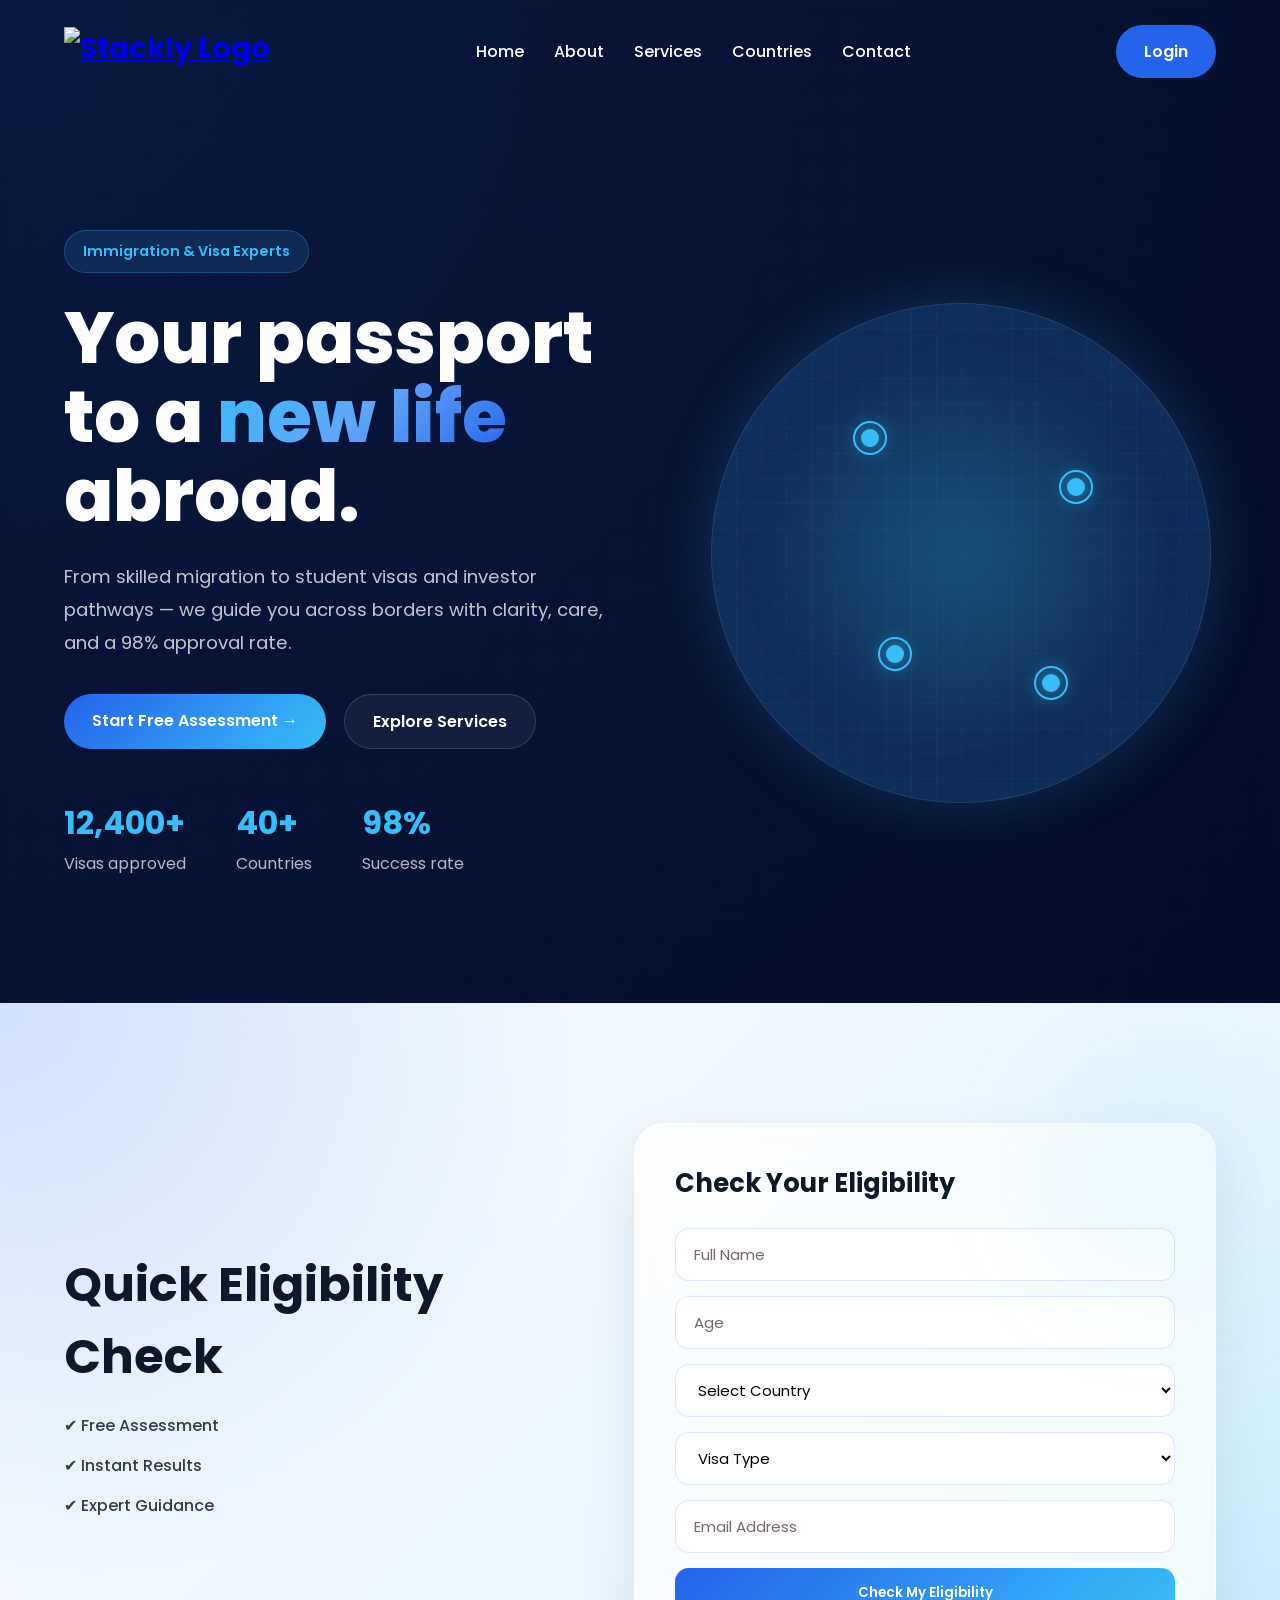
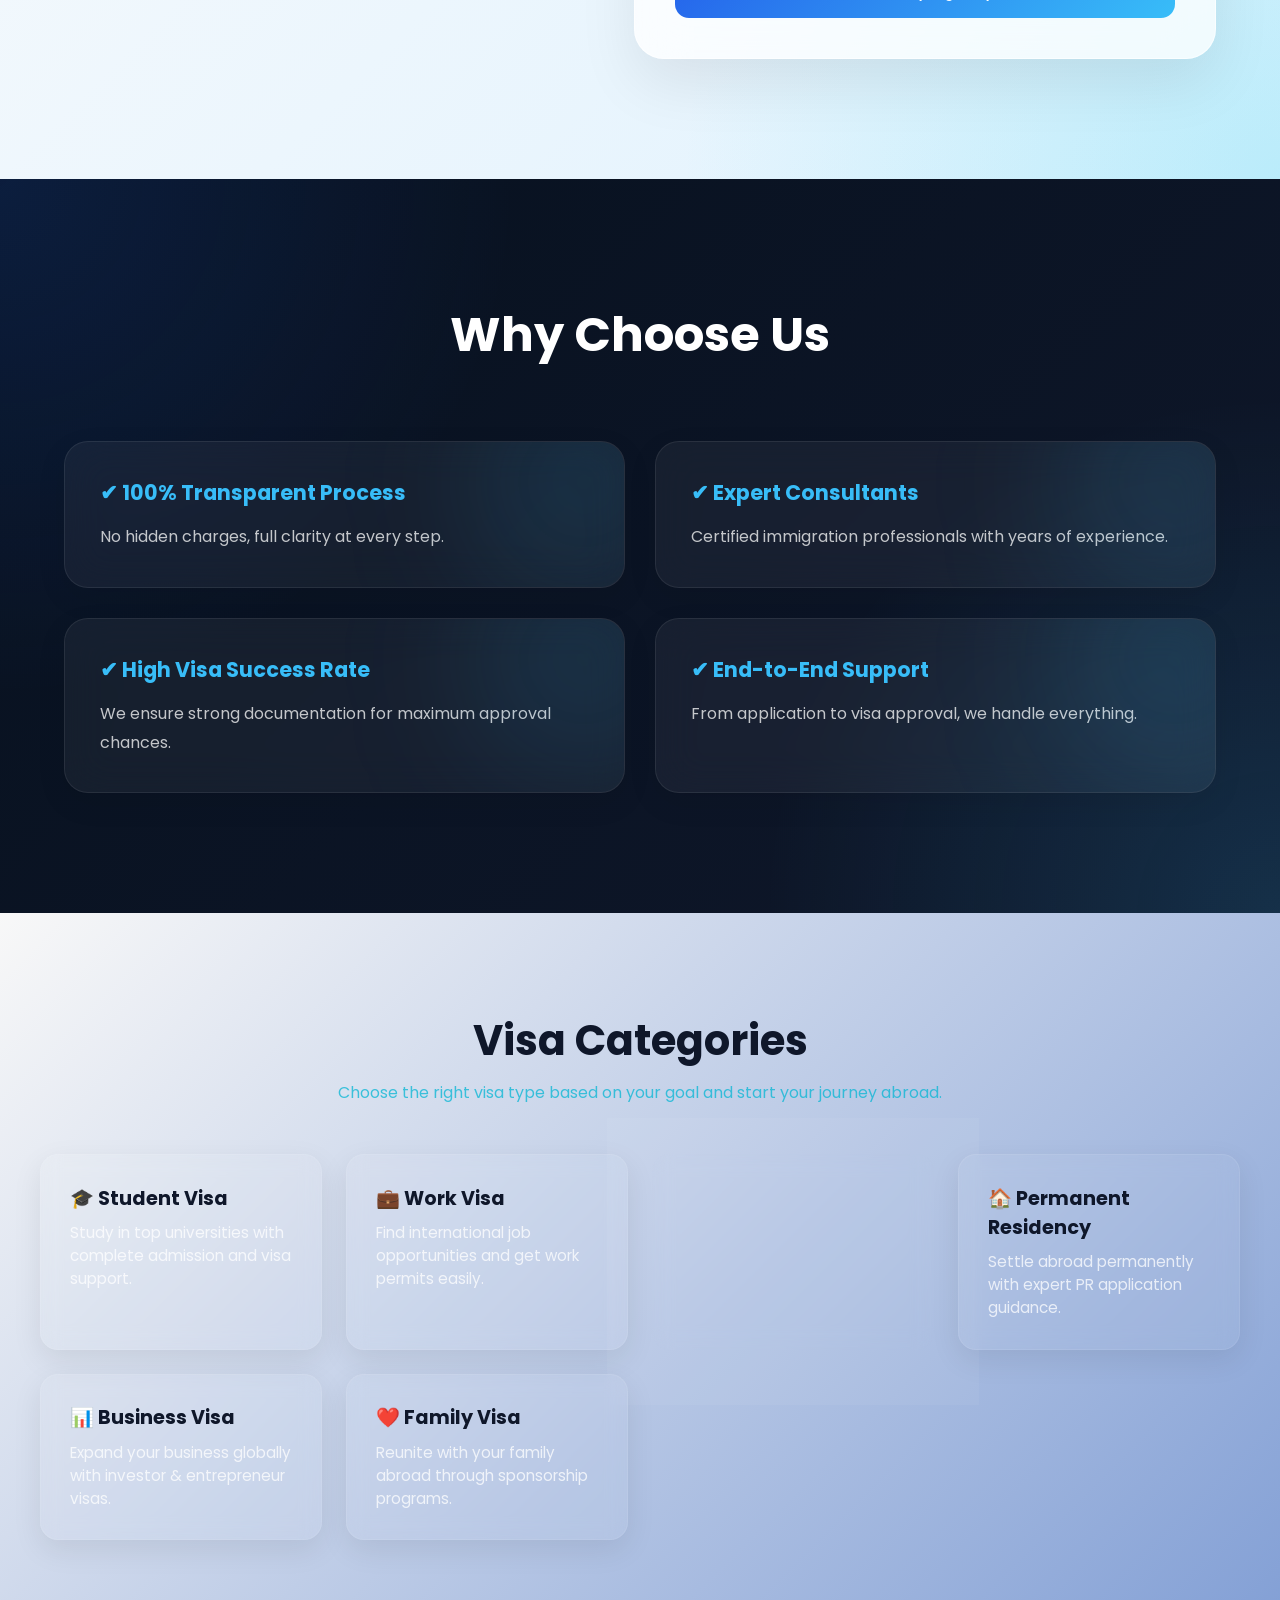
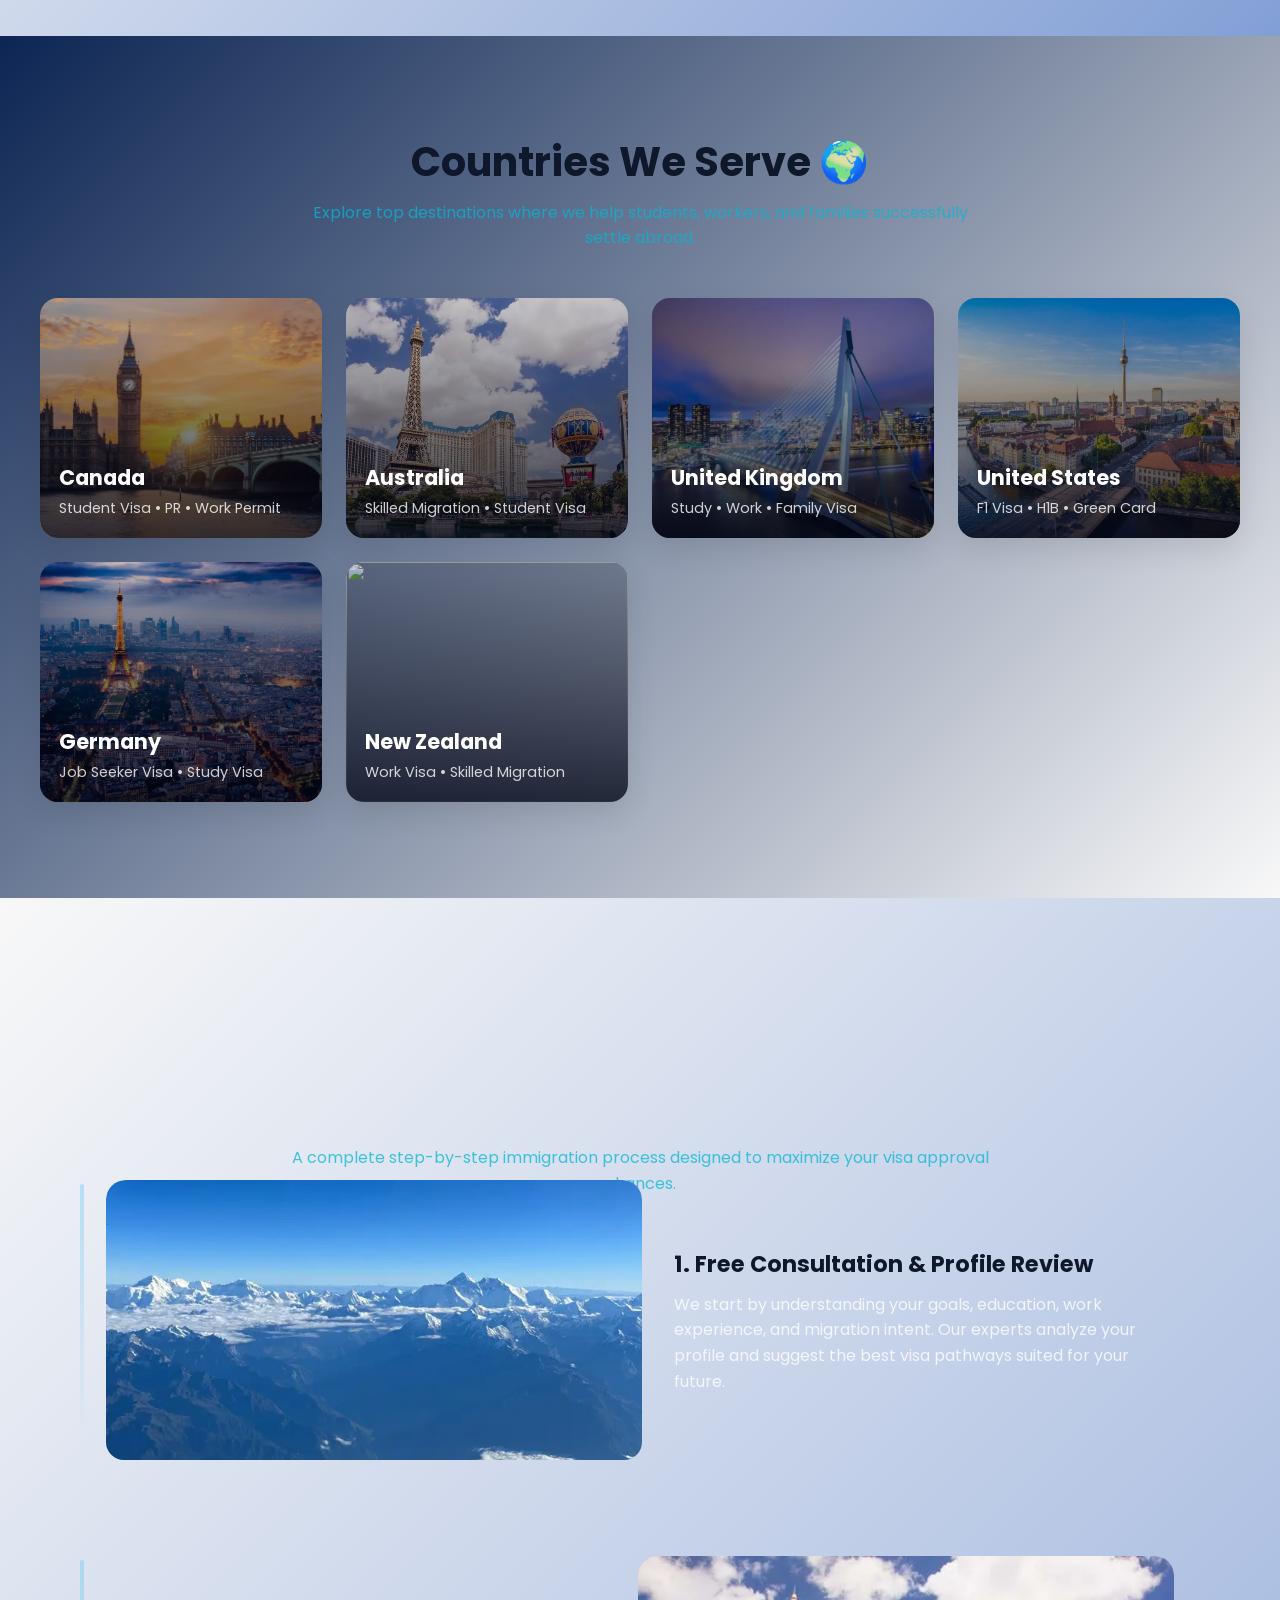
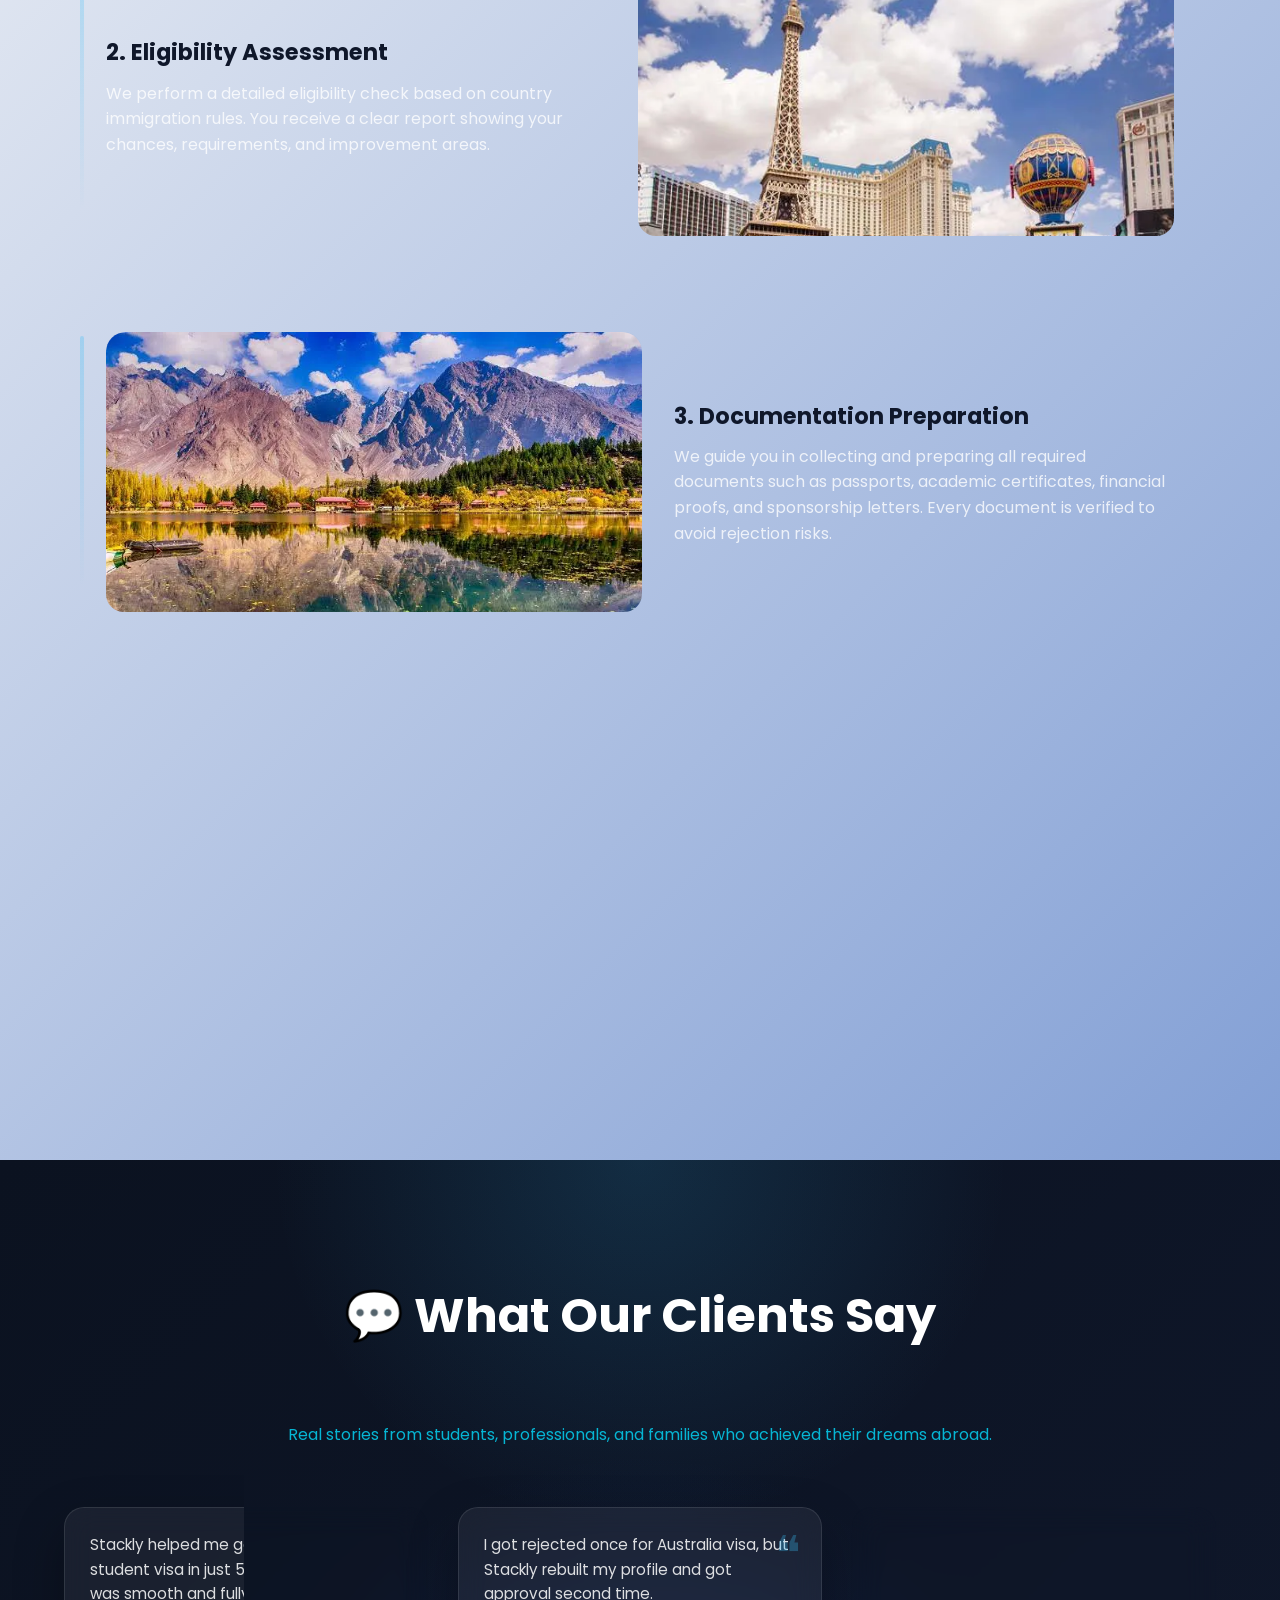
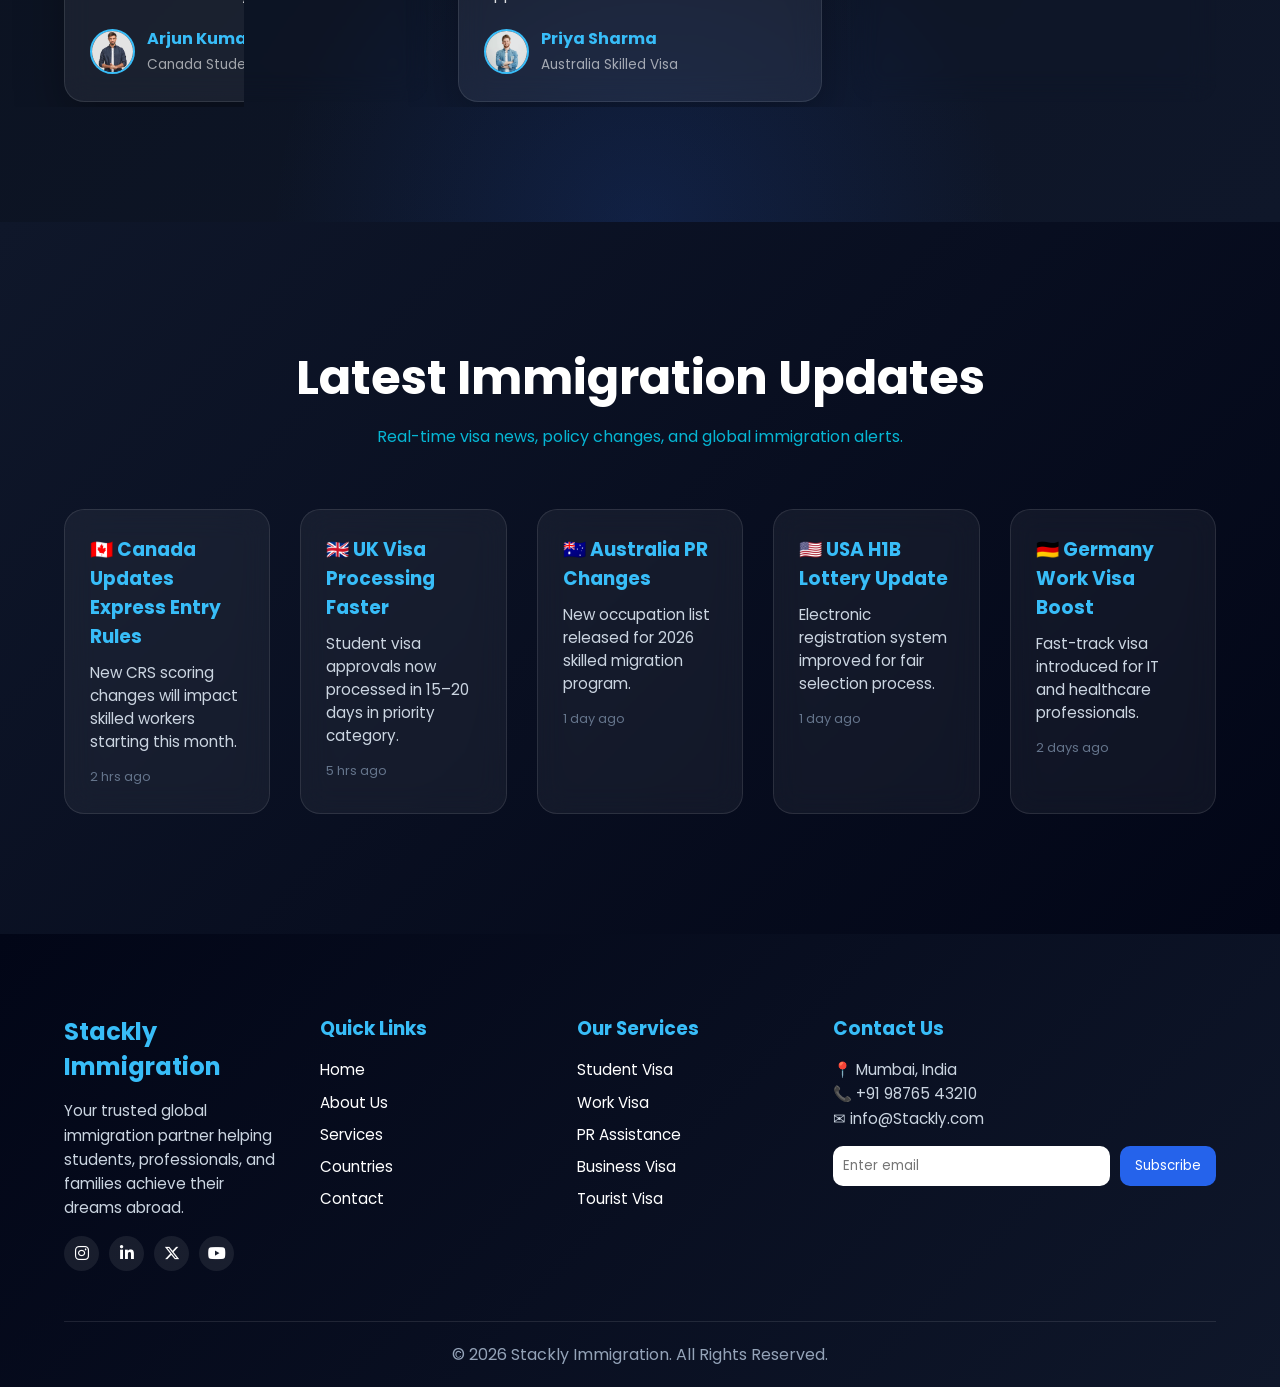
==== commit f2baf3cd: "...colors" ====
--- a/index.html
+++ b/index.html
@@ -93,10 +93,10 @@
         <!-- LEFT TEXT (from left) -->
         <div class="elig-text reveal-left">
             <h2 class="elig-text reveal left">Quick Eligibility Check</h2>
-            <p>
+            <!-- <p class="sub">
                 Find your visa eligibility in just a few seconds.
                 Fast, accurate and expert-backed results.
-            </p>
+            </p> -->
 
             <ul>
                 <li>✔ Free Assessment</li>
@@ -111,7 +111,13 @@
             <h3>Check Your Eligibility</h3>
 
             <form>
-                <input type="text" placeholder="Full Name" required>
+                <!-- NAME (ONLY LETTERS) -->
+                <input type="text"
+                  placeholder="Full Name"
+                  id="fullName"
+                  required
+                  oninput="this.value = this.value.replace(/[^a-zA-Z\s]/g,'')"
+                >
                 <input type="number" placeholder="Age" required>
 
                 <select required>
@@ -179,7 +185,7 @@
 <section class="visa">
 
     <h2 class="visa-title reveal-up">Visa Categories</h2>
-    <p class="visa-subtitle reveal-up">
+    <p class="visa-subtitle sub reveal-up">
         Choose the right visa type based on your goal and start your journey abroad.
     </p>
 
@@ -223,7 +229,7 @@
 <section class="countries">
 
     <h2 class="countries-title reveal-up">Countries We Serve 🌍</h2>
-    <p class="countries-subtitle reveal-up">
+    <p class="countries-subtitle sub reveal-up">
         Explore top destinations where we help students, workers, and families successfully settle abroad.
     </p>
 
@@ -291,7 +297,7 @@
 <section class="how">
 
     <h2 class="how-title reveal-up">How It Works</h2>
-    <p class="how-subtitle reveal-up">
+    <p class="how-subtitle sub reveal-up">
         A complete step-by-step immigration process designed to maximize your visa approval chances.
     </p>
 
@@ -330,7 +336,7 @@
         <!-- STEP 3 -->
         <div class="how-step reveal-left">
             <div class="how-img">
-                <img src="images/airplane.webp">
+                <img src="images/hill4.webp">
             </div>
 
             <div class="how-text">
@@ -383,7 +389,7 @@
 <section class="testimonials">
 
   <h2 class="section-title reveal up">💬 What Our Clients Say</h2>
-  <p class="section-subtitle reveal up">
+  <p class="section-subtitle sub reveal up">
     Real stories from students, professionals, and families who achieved their dreams abroad.
   </p>
 
@@ -446,7 +452,7 @@
 <section class="news">
 
     <h2 class="news-title reveal-up">Latest Immigration Updates</h2>
-    <p class="news-subtitle reveal-up">
+    <p class="news-subtitle sub reveal-up">
         Real-time visa news, policy changes, and global immigration alerts.
     </p>
 
--- a/css/home.css
+++ b/css/home.css
@@ -615,7 +615,7 @@
 }
 
 .why-card p{
-    color:#475569;
+    color:white;
 }
 
 @keyframes fromBottom{
@@ -661,7 +661,7 @@
 }
 
 .visa-subtitle{
-    color:#475569;
+    color:white;
     margin-bottom:50px;
 }
 
@@ -743,7 +743,7 @@
 }
 
 .visa-card p{
-    color:#475569;
+    color:white;
     line-height:1.6;
 }
 
@@ -831,6 +831,7 @@
         grid-template-columns:1fr;
     }
 }
+
 
 /* ===================== COUNTRIES SECTION ======================= */
 .countries{
@@ -845,7 +846,7 @@
 }
 
 .countries-subtitle{
-    color:#475569;
+    color:white;
     margin-bottom:50px;
 }
 
@@ -1009,7 +1010,7 @@
 }
 
 .how-subtitle{
-    color:#475569;
+    color:white;
     margin-bottom:80px;
 }
 
@@ -1058,7 +1059,7 @@
 }
 
 .how-text p{
-    color:#475569;
+    color:white;
     line-height:1.6;
 }
 
@@ -1069,7 +1070,7 @@
 
 .how-text p{
     font-size:1rem;
-    color:#475569;
+    color:white;
     line-height:1.8;
 }
 
@@ -1458,8 +1459,12 @@
     transform:translateY(-3px);
 }
 
+i{
+    color: black;
+}
+
 footer i{
-    color: rgb(83, 103, 216);
+    color: white;
 }
 
 /* NEWSLETTER */
@@ -1901,7 +1906,7 @@
 }
 
 .elig-text p{
-    color:#475569;
+    color:white;
     line-height:1.8;
     margin-bottom:25px;
     max-width:500px;
@@ -2713,4 +2718,8 @@
 body.no-scroll{
     overflow: hidden;
     height: 100vh;
+}
+
+.sub{
+    color: #06b6d4;
 }
--- a/css/auth.css
+++ b/css/auth.css
@@ -133,13 +133,15 @@
 .popup-left{
     padding:60px;
 
-    background:
+    /* background:
     linear-gradient(
     135deg,
-    #8c78dc 0%,
+    #7884dc 0%,
     #505d8b 50%,
     #2b224d 100%
-    );
+    ); */
+
+    
 
     display:flex;
     flex-direction:column;
@@ -437,8 +439,8 @@
 .popup-right{
   background: linear-gradient(
     145deg,
-    #263684,
-    #030d32
+    #7889de,
+    #060f33
   );
 }
 
@@ -481,8 +483,9 @@
   top: 50%;
   transform: translateY(-50%);
   cursor: pointer;
-  color: #b8c0cc;
-}
+  color:black;
+}
+
 
 /* REMEMBER + FORGOT ROW */
 .login-options{
@@ -517,14 +520,14 @@
 }
 
 .popup-forgot a{
-  color: #c9a46a;
+  color: #8ab1e0;
   text-decoration: none;
   font-size: 14px;
   transition: .3s;
 }
 
 .popup-forgot a:hover{
-  color: #e0c28a;
+  color: #061323;
 }
 
 /* MOBILE */
@@ -547,4 +550,64 @@
 select option{
     background: #1e293b;
     color: #fff;
+}
+
+/* ================= LOGIN INPUT STYLING ================= */
+
+.popup-login-box input,
+.popup-signup-box input,
+.popup-login-box select,
+.popup-signup-box select {
+    width: 100%;
+    padding: 12px 14px;
+    margin: 10px 0;
+    border-radius: 12px;
+
+    /* NEW COLORS */
+    background: rgba(196, 197, 202, 0.9);   /* dark bluish background */
+    border: 1px solid rgba(0, 0, 0, 0.3);
+    color: #000000;
+
+    outline: none;
+    transition: 0.3s ease;
+}
+
+/* placeholder color */
+.popup-login-box input::placeholder,
+.popup-signup-box input::placeholder {
+    color: black;
+}
+
+/* focus effect */
+.popup-login-box input:focus,
+.popup-signup-box input:focus {
+    border-color: #38bdf8;
+    box-shadow: 0 0 12px rgba(56, 189, 248, 0.3);
+    background: rgb(110, 111, 115);
+}
+
+.eye-btn{
+    position:absolute;
+    right:16px;
+    top:50%;
+    transform:translateY(-50%);
+    cursor:pointer;
+    /* color:#a60e0e; Black */
+    font-size:18px;
+}
+
+.eye-btn:hover{
+    color:#2563eb;
+}
+.password-wrap{
+    position: relative;
+    width: 100%;
+}
+
+.eye-btn{
+    position: absolute;
+    right: 16px;
+    top: 50%;
+    transform: translateY(-50%);
+    cursor: pointer;
 }
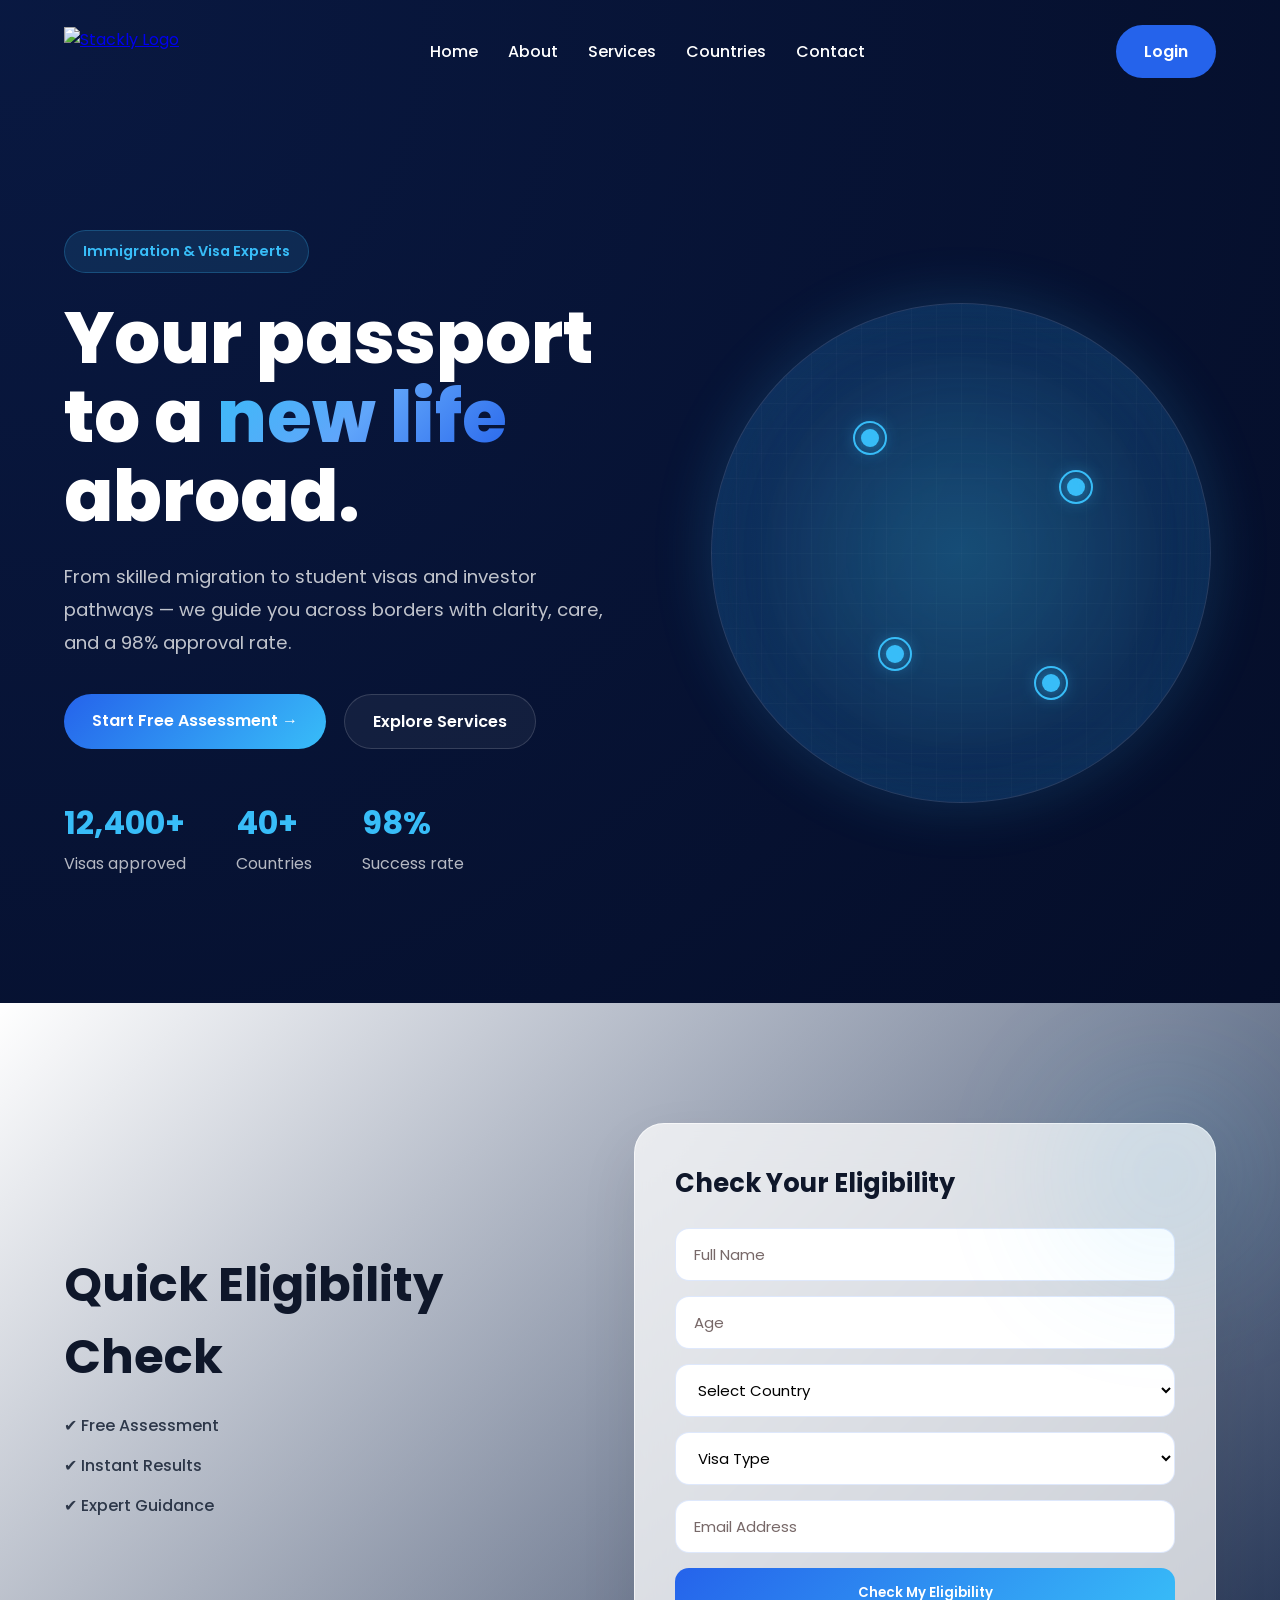
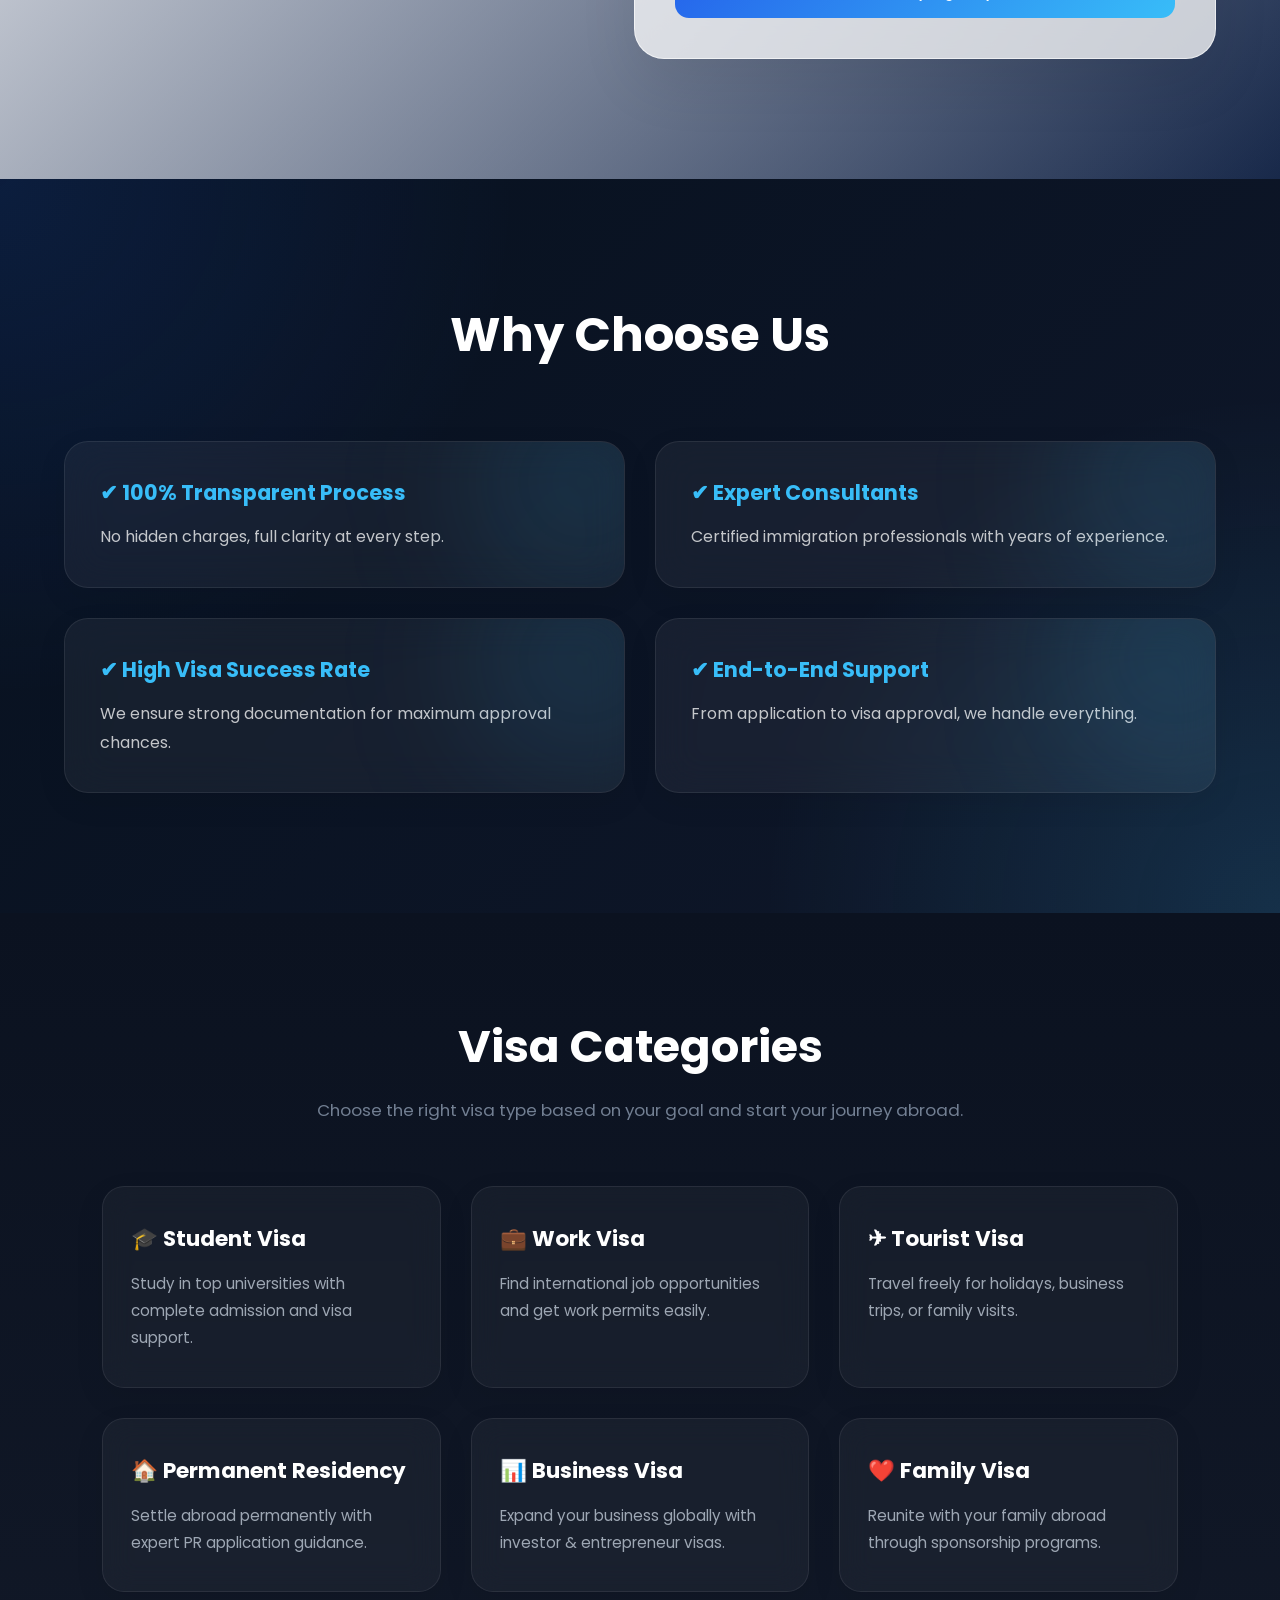
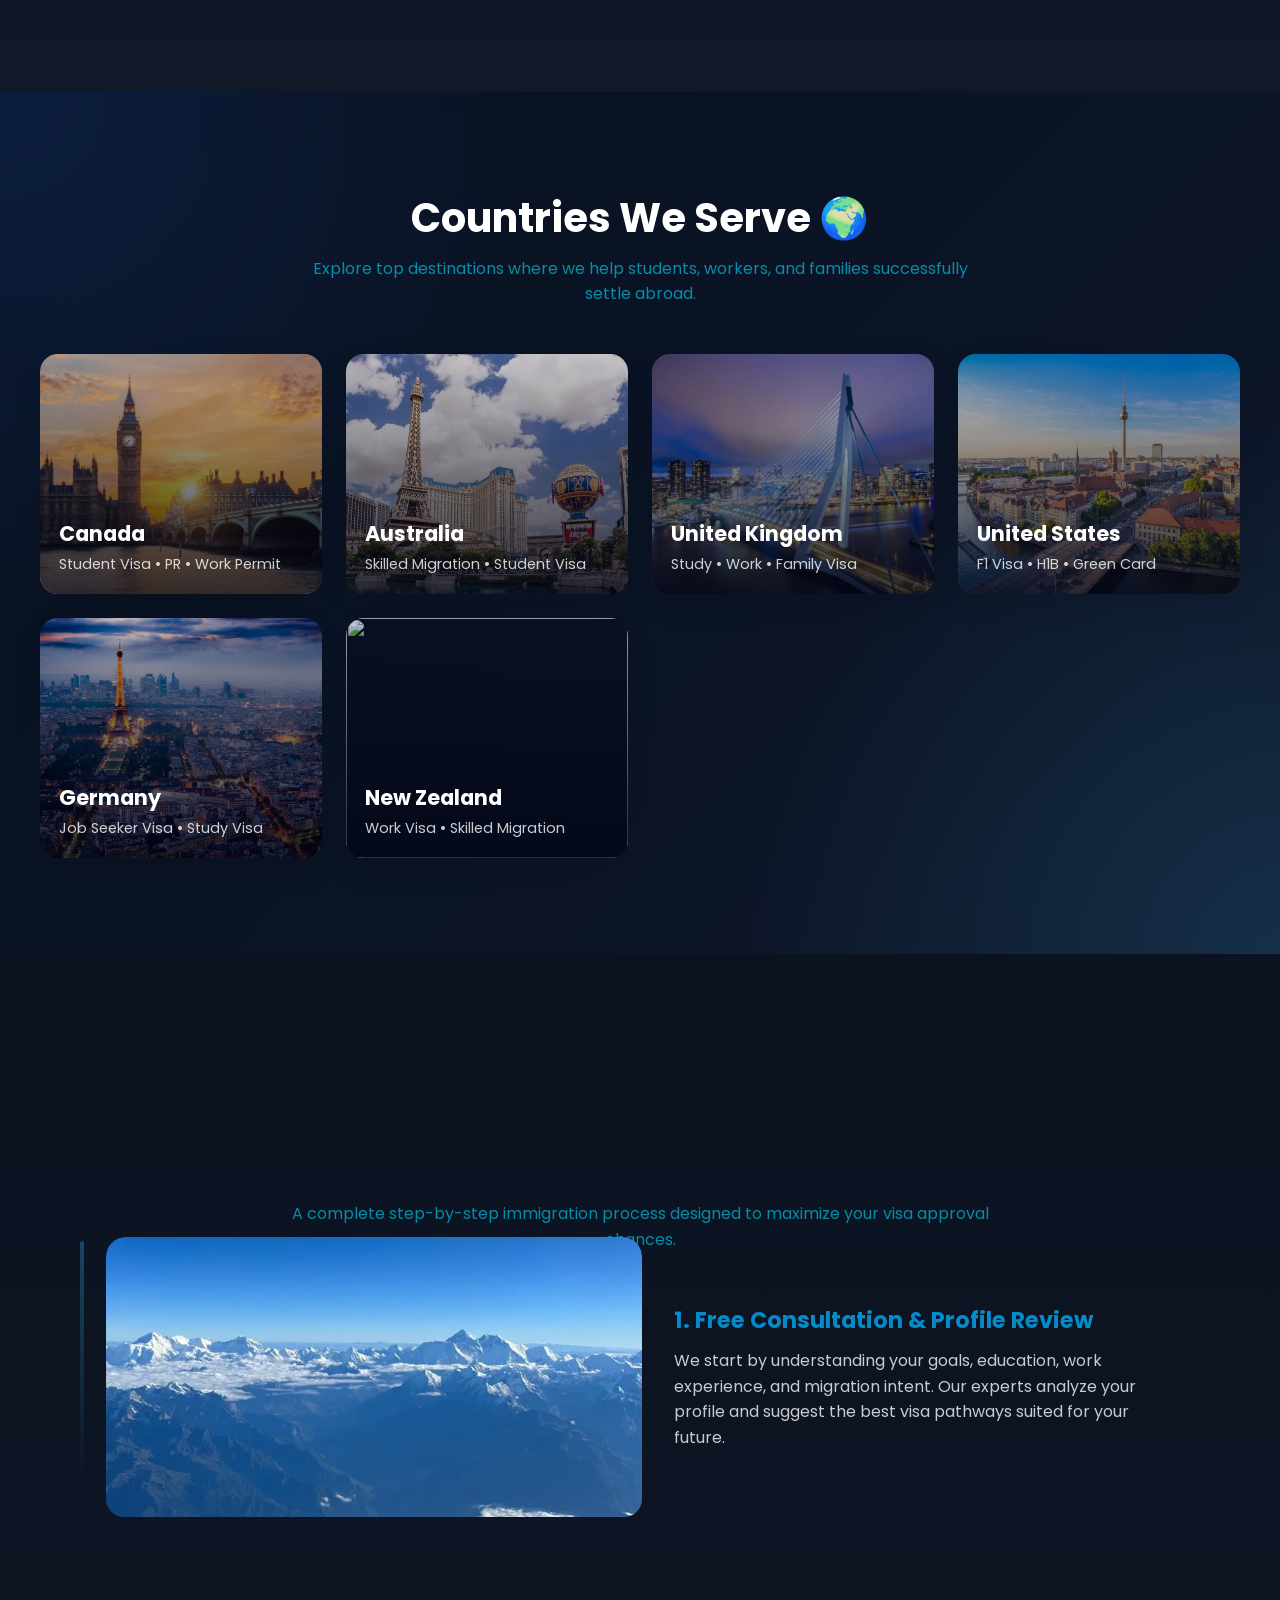
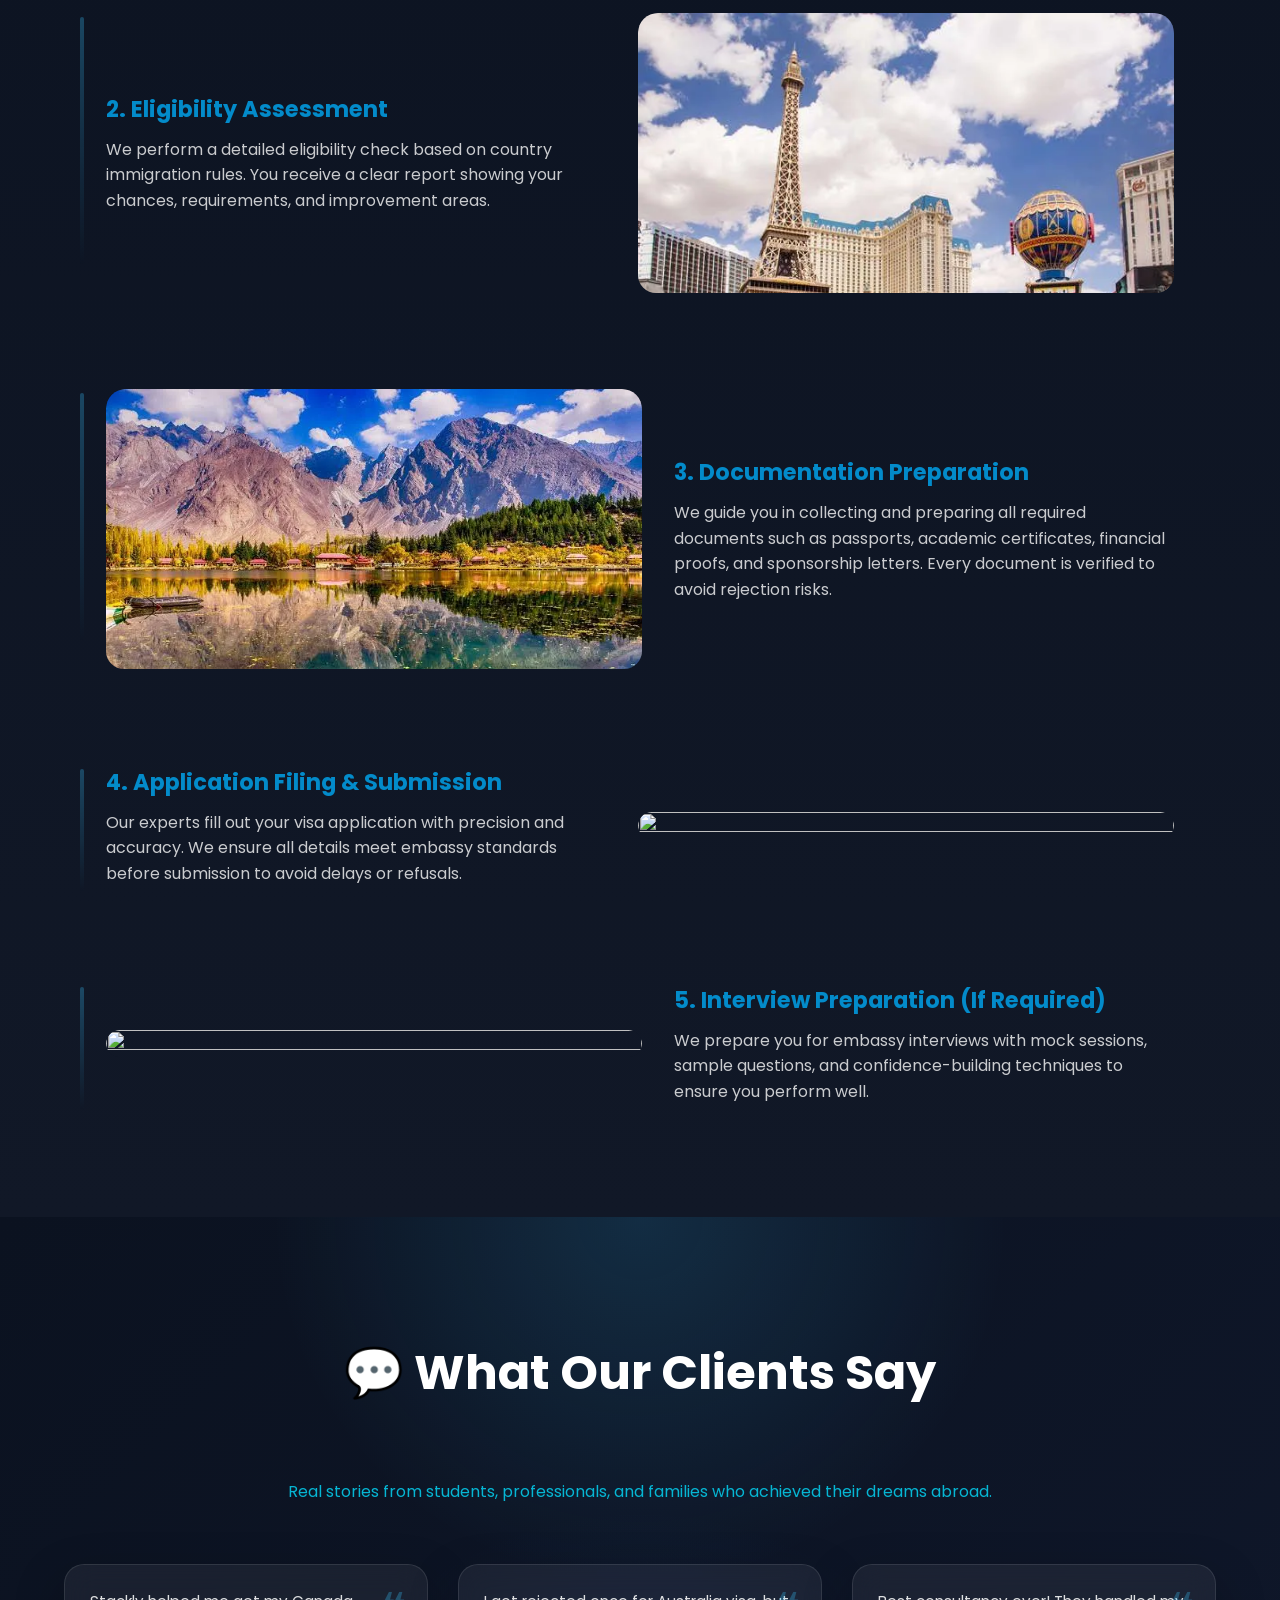
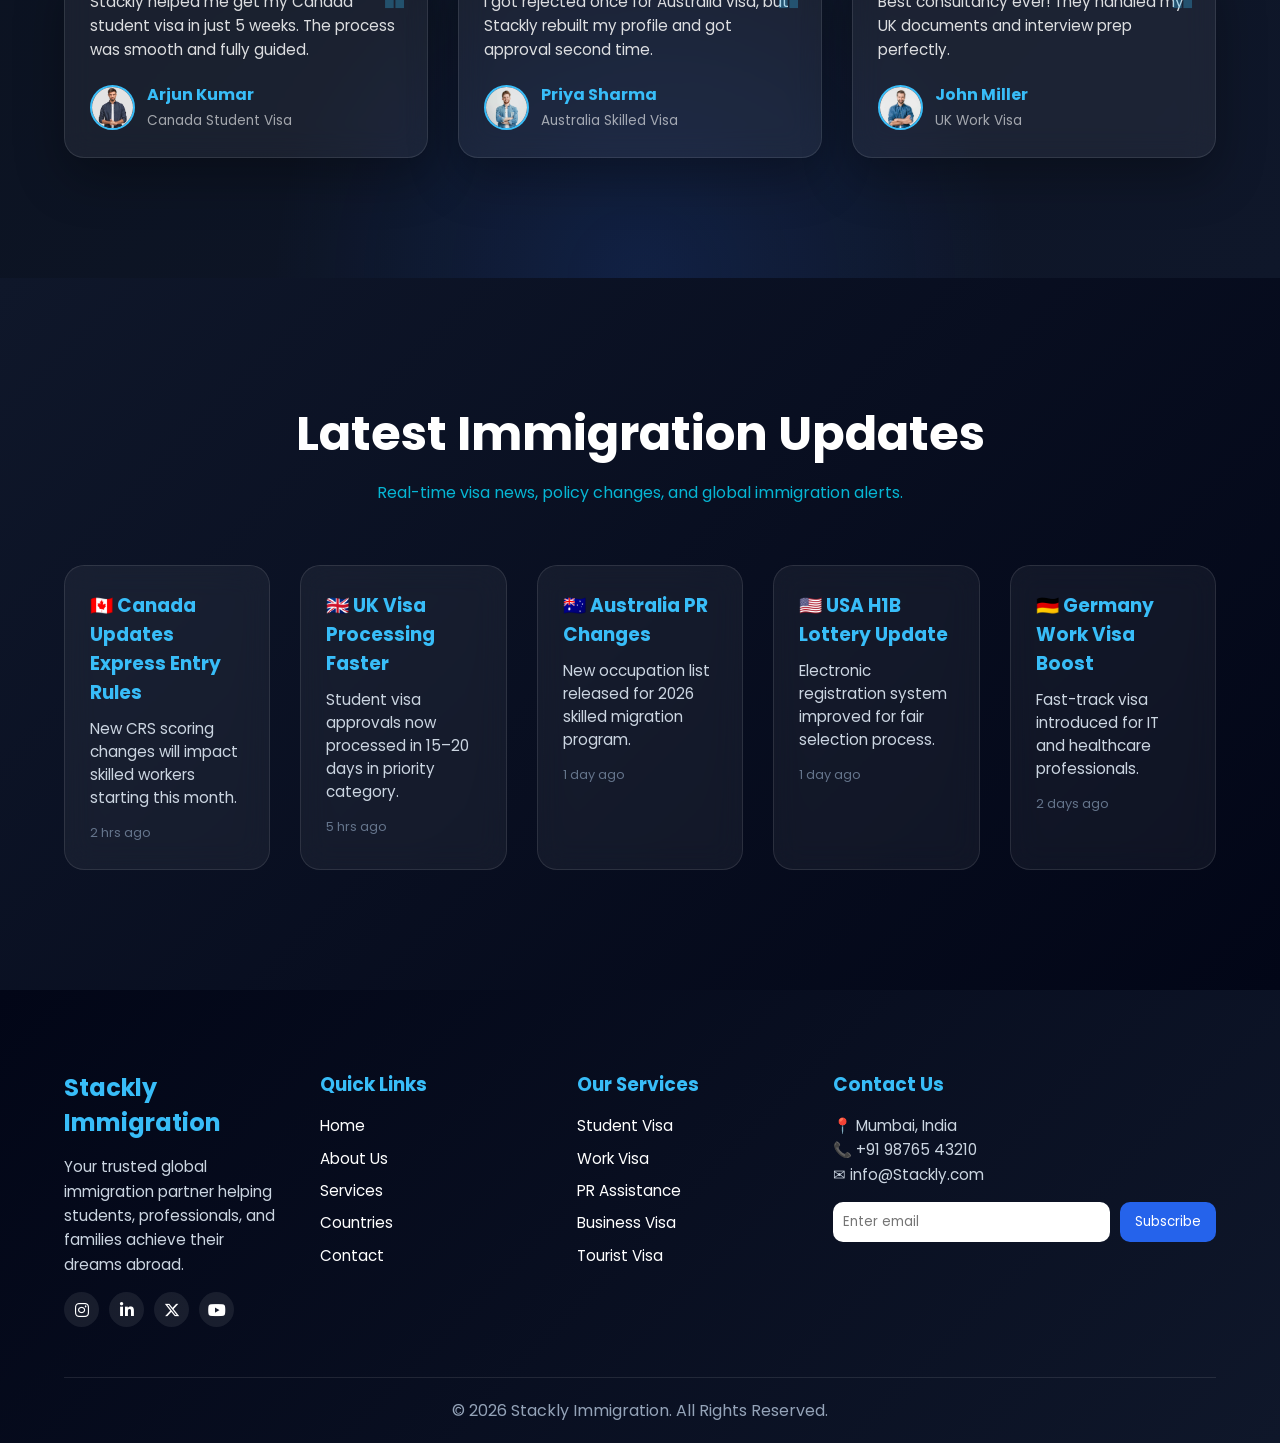
==== commit 69a57cb1: "btn-change" ====
--- a/index.html
+++ b/index.html
@@ -6,45 +6,59 @@
     <title>Stackly Immigration</title>
 
     <link rel="stylesheet" href="css/home.css" />
-    <link rel="stylesheet" href="css/auth.css">
+    <link rel="stylesheet" href="css/auth.css" />
 
     <link
       href="https://fonts.googleapis.com/css2?family=Poppins:wght@300;400;500;600;700;800&display=swap"
       rel="stylesheet"
     />
-    <link rel="stylesheet"
-      href="https://cdnjs.cloudflare.com/ajax/libs/font-awesome/6.5.1/css/all.min.css">
-
+    <link
+      rel="stylesheet"
+      href="https://cdnjs.cloudflare.com/ajax/libs/font-awesome/6.5.1/css/all.min.css"
+    />
   </head>
 
   <body>
-
-    
-
     <nav>
-      <div class="logo">
-          <a href="index.html">
-              <img src="images/logo-stackly (1).webp" alt="Stackly Logo">
-          </a>
+      <div class="logo-lg">
+        <a href="index.html">
+          <img src="images/logo-stackly (1).webp" alt="Stackly Logo" />
+        </a>
       </div>
 
       <ul class="nav-links">
+        <div class="mobile-menu-logo">
+          <img src="images/logo-stackly (1).webp" alt="Stackly Logo" />
+        </div>
+
         <li><a href="index.html">Home</a></li>
         <li><a href="about.html">About</a></li>
         <li><a href="service.html">Services</a></li>
         <li><a href="countries.html">Countries</a></li>
         <li><a href="contact.html">Contact</a></li>
+
+        <div class="mobile-contact">
+          <h4>Contact Info</h4>
+          <p>📞 +91 98765 43210</p>
+          <p>✉ info@stackly.com</p>
+          <p>📍 Chennai, India</p>
+        </div>
+
+        <a class="mobile-login-btn" onclick="openPopup()"> Login </a>
+
       </ul>
 
-      <a  class="btn" onclick="openPopup()">Login</a>
+      <a class="btn" onclick="openPopup()"> Login </a>
+
+     
 
       <div class="menu-btn">☰</div>
     </nav>
-<!-- hero -->
+
+    <!-- hero -->
     <section class="container home-hero">
-
-        <!-- ANIMATED FLIGHT PATH -->
-    <!-- <svg class="flight-path" viewBox="0 0 1000 400">
+      <!-- ANIMATED FLIGHT PATH -->
+      <!-- <svg class="flight-path" viewBox="0 0 1000 400">
         <path id="route"
             d="M50,300 C200,50 400,50 600,250 C750,400 850,150 950,100"
             fill="none" />
@@ -62,674 +76,658 @@
         </text>
     </svg> -->
 
-    <div>
-      <span class="eyebrow hero-anim from-left">Immigration & Visa Experts</span>
-      <h1 class="hero-anim from-bottom">Your passport to a <span>new life</span> abroad.</h1>
-      <p class="lead hero-anim from-right">From skilled migration to student visas and investor pathways — we guide you across borders with clarity, care, and a 98% approval rate.</p>
-      <div class="hero-cta hero-anim from-bottom">
-        <a href="error.html" class="btn btn-primary" >Start Free Assessment →</a>
-        <a href="error.html" class="btn btn-ghost" >Explore Services</a>
-      </div>
-      <div class="hero-stats hero-anim from-left">
-        <div><strong>12,400+</strong><span>Visas approved</span></div>
-        <div><strong>40+</strong><span>Countries</span></div>
-        <div><strong>98%</strong><span>Success rate</span></div>
-      </div>
-    </div>
-    <div class="globe-card hero-anim from-right">
-      <div class="pin p1"></div><div class="pin p2"></div><div class="pin p3"></div><div class="pin p4"></div>
-    </div>
-  </section>
-
-  
-
-
-
-<!-- ELIGIBILITY CHECK -->
-<section class="eligibility">
-
-    <div class="elig-container">
-
+      <div>
+        <span class="eyebrow hero-anim from-left"
+          >Immigration & Visa Experts</span
+        >
+        <h1 class="hero-anim from-bottom">
+          Your passport to a <span>new life</span> abroad.
+        </h1>
+        <p class="lead hero-anim from-right">
+          From skilled migration to student visas and investor pathways — we
+          guide you across borders with clarity, care, and a 98% approval rate.
+        </p>
+        <div class="hero-cta hero-anim from-bottom">
+          <a href="error.html" class="btn btn-primary"
+            >Start Free Assessment →</a
+          >
+          <a href="error.html" class="btn btn-ghost">Explore Services</a>
+        </div>
+        <div class="hero-stats hero-anim from-left">
+          <div><strong>12,400+</strong><span>Visas approved</span></div>
+          <div><strong>40+</strong><span>Countries</span></div>
+          <div><strong>98%</strong><span>Success rate</span></div>
+        </div>
+      </div>
+      <div class="globe-card hero-anim from-right">
+        <div class="pin p1"></div>
+        <div class="pin p2"></div>
+        <div class="pin p3"></div>
+        <div class="pin p4"></div>
+      </div>
+    </section>
+
+    <!-- ELIGIBILITY CHECK -->
+    <section class="eligibility">
+      <div class="elig-container">
         <!-- LEFT TEXT (from left) -->
         <div class="elig-text reveal-left">
-            <h2 class="elig-text reveal left">Quick Eligibility Check</h2>
-            <!-- <p class="sub">
+          <h2 class="elig-text reveal left">Quick Eligibility Check</h2>
+          <!-- <p class="sub">
                 Find your visa eligibility in just a few seconds.
                 Fast, accurate and expert-backed results.
             </p> -->
 
-            <ul>
-                <li>✔ Free Assessment</li>
-                <li>✔ Instant Results</li>
-                <li>✔ Expert Guidance</li>
-            </ul>
+          <ul>
+            <li>✔ Free Assessment</li>
+            <li>✔ Instant Results</li>
+            <li>✔ Expert Guidance</li>
+          </ul>
         </div>
 
         <!-- FORM (popup animation) -->
         <div class="elig-form reveal-zoom">
-
-            <h3>Check Your Eligibility</h3>
-
-            <form>
-                <!-- NAME (ONLY LETTERS) -->
-                <input type="text"
-                  placeholder="Full Name"
-                  id="fullName"
-                  required
-                  oninput="this.value = this.value.replace(/[^a-zA-Z\s]/g,'')"
-                >
-                <input type="number" placeholder="Age" required>
-
-                <select required>
-                    <option value="">Select Country</option>
-                    <option>Canada</option>
-                    <option>Australia</option>
-                    <option>UK</option>
-                    <option>USA</option>
-                    <option>Germany</option>
-                </select>
-
-                <select required>
-                    <option value="">Visa Type</option>
-                    <option>Student Visa</option>
-                    <option>Work Visa</option>
-                    <option>Tourist Visa</option>
-                    <option>PR Visa</option>
-                </select>
-
-                <input type="email" placeholder="Email Address" required>
-
-                <button type="submit" onclick="window.location.href='error.html'">Check My Eligibility</button>
-            </form>
-
-        </div>
-
-    </div>
-
-</section>
-
-<!-- WHY CHOOSE US -->
-<section class="why">
-
-    <h2 class="section-title reveal-up">
-        Why Choose Us
-    </h2>
-
-    <div class="why-container">
-
+          <h3>Check Your Eligibility</h3>
+
+          <form>
+            <!-- NAME (ONLY LETTERS) -->
+            <input
+              type="text"
+              placeholder="Full Name"
+              id="fullName"
+              required
+              oninput="this.value = this.value.replace(/[^a-zA-Z\s]/g, '')"
+            />
+            <input type="number" placeholder="Age" required />
+
+            <select required>
+              <option value="">Select Country</option>
+              <option>Canada</option>
+              <option>Australia</option>
+              <option>UK</option>
+              <option>USA</option>
+              <option>Germany</option>
+            </select>
+
+            <select required>
+              <option value="">Visa Type</option>
+              <option>Student Visa</option>
+              <option>Work Visa</option>
+              <option>Tourist Visa</option>
+              <option>PR Visa</option>
+            </select>
+
+            <input type="email" placeholder="Email Address" required />
+
+            <button type="submit" onclick="window.location.href = 'error.html'">
+              Check My Eligibility
+            </button>
+          </form>
+        </div>
+      </div>
+    </section>
+
+    <!-- WHY CHOOSE US -->
+    <section class="why">
+      <h2 class="section-title reveal-up">Why Choose Us</h2>
+
+      <div class="why-container">
         <div class="why-card reveal-left">
-            <h3>✔ 100% Transparent Process</h3>
-            <p>No hidden charges, full clarity at every step.</p>
+          <h3>✔ 100% Transparent Process</h3>
+          <p>No hidden charges, full clarity at every step.</p>
         </div>
 
         <div class="why-card reveal-right">
-            <h3>✔ Expert Consultants</h3>
-            <p>Certified immigration professionals with years of experience.</p>
+          <h3>✔ Expert Consultants</h3>
+          <p>Certified immigration professionals with years of experience.</p>
         </div>
 
         <div class="why-card reveal-left">
-            <h3>✔ High Visa Success Rate</h3>
-            <p>We ensure strong documentation for maximum approval chances.</p>
+          <h3>✔ High Visa Success Rate</h3>
+          <p>We ensure strong documentation for maximum approval chances.</p>
         </div>
 
         <div class="why-card reveal-zoom">
-            <h3>✔ End-to-End Support</h3>
-            <p>From application to visa approval, we handle everything.</p>
-        </div>
-
-    </div>
-
-</section>
-
-<!-- VISTA CATEGORIZE SECTION -->
-<section class="visa">
-
-    <h2 class="visa-title reveal-up">Visa Categories</h2>
-    <p class="visa-subtitle sub reveal-up">
-        Choose the right visa type based on your goal and start your journey abroad.
-    </p>
-
-    <div class="visa-grid">
-
+          <h3>✔ End-to-End Support</h3>
+          <p>From application to visa approval, we handle everything.</p>
+        </div>
+      </div>
+    </section>
+
+    <!-- VISTA CATEGORIZE SECTION -->
+    <section class="visa">
+      <h2 class="visa-title reveal-up">Visa Categories</h2>
+      <p class="visa-subtitle sub reveal-up">
+        Choose the right visa type based on your goal and start your journey
+        abroad.
+      </p>
+
+      <div class="visa-grid">
         <div class="visa-card reveal-left">
-            <h3>🎓 Student Visa</h3>
-            <p>Study in top universities with complete admission and visa support.</p>
+          <h3>🎓 Student Visa</h3>
+          <p>
+            Study in top universities with complete admission and visa support.
+          </p>
         </div>
 
         <div class="visa-card reveal-right">
-            <h3>💼 Work Visa</h3>
-            <p>Find international job opportunities and get work permits easily.</p>
+          <h3>💼 Work Visa</h3>
+          <p>
+            Find international job opportunities and get work permits easily.
+          </p>
         </div>
 
         <div class="visa-card reveal-up">
-            <h3>✈ Tourist Visa</h3>
-            <p>Travel freely for holidays, business trips, or family visits.</p>
+          <h3>✈ Tourist Visa</h3>
+          <p>Travel freely for holidays, business trips, or family visits.</p>
         </div>
 
         <div class="visa-card reveal-zoom">
-            <h3>🏠 Permanent Residency</h3>
-            <p>Settle abroad permanently with expert PR application guidance.</p>
+          <h3>🏠 Permanent Residency</h3>
+          <p>Settle abroad permanently with expert PR application guidance.</p>
         </div>
 
         <div class="visa-card reveal-left">
-            <h3>📊 Business Visa</h3>
-            <p>Expand your business globally with investor & entrepreneur visas.</p>
+          <h3>📊 Business Visa</h3>
+          <p>
+            Expand your business globally with investor & entrepreneur visas.
+          </p>
         </div>
 
         <div class="visa-card reveal-right">
-            <h3>❤️ Family Visa</h3>
-            <p>Reunite with your family abroad through sponsorship programs.</p>
-        </div>
-
-    </div>
-
-</section>
-
-<!-- COUNTRIES -->
-<section class="countries">
-
-    <h2 class="countries-title reveal-up">Countries We Serve 🌍</h2>
-    <p class="countries-subtitle sub reveal-up">
-        Explore top destinations where we help students, workers, and families successfully settle abroad.
-    </p>
-
-    <div class="country-grid">
-
+          <h3>❤️ Family Visa</h3>
+          <p>Reunite with your family abroad through sponsorship programs.</p>
+        </div>
+      </div>
+    </section>
+
+    <!-- COUNTRIES -->
+    <section class="countries">
+      <h2 class="countries-title reveal-up">Countries We Serve 🌍</h2>
+      <p class="countries-subtitle sub reveal-up">
+        Explore top destinations where we help students, workers, and families
+        successfully settle abroad.
+      </p>
+
+      <div class="country-grid">
         <!-- CANADA -->
         <div class="country-card reveal-left">
-            <img src="images/place-1.webp">
-            <div class="overlay">
-                <h3>Canada</h3>
-                <p>Student Visa • PR • Work Permit</p>
-            </div>
+          <img src="images/place-1.webp" />
+          <div class="overlay">
+            <h3>Canada</h3>
+            <p>Student Visa • PR • Work Permit</p>
+          </div>
         </div>
 
         <!-- AUSTRALIA -->
         <div class="country-card reveal-right">
-            <img src="images/place-2.webp">
-            <div class="overlay">
-                <h3>Australia</h3>
-                <p>Skilled Migration • Student Visa</p>
-            </div>
+          <img src="images/place-2.webp" />
+          <div class="overlay">
+            <h3>Australia</h3>
+            <p>Skilled Migration • Student Visa</p>
+          </div>
         </div>
 
         <!-- UK -->
         <div class="country-card reveal-up">
-            <img src="images/place-3.webp">
-            <div class="overlay">
-                <h3>United Kingdom</h3>
-                <p>Study • Work • Family Visa</p>
-            </div>
+          <img src="images/place-3.webp" />
+          <div class="overlay">
+            <h3>United Kingdom</h3>
+            <p>Study • Work • Family Visa</p>
+          </div>
         </div>
 
         <!-- USA -->
         <div class="country-card reveal-zoom">
-            <img src="images/place4.webp">
-            <div class="overlay">
-                <h3>United States</h3>
-                <p>F1 Visa • H1B • Green Card</p>
-            </div>
+          <img src="images/place4.webp" />
+          <div class="overlay">
+            <h3>United States</h3>
+            <p>F1 Visa • H1B • Green Card</p>
+          </div>
         </div>
 
         <!-- GERMANY -->
         <div class="country-card reveal-left">
-            <img src="images/place5.webp">
-            <div class="overlay">
-                <h3>Germany</h3>
-                <p>Job Seeker Visa • Study Visa</p>
-            </div>
+          <img src="images/place5.webp" />
+          <div class="overlay">
+            <h3>Germany</h3>
+            <p>Job Seeker Visa • Study Visa</p>
+          </div>
         </div>
 
         <!-- NEW ZEALAND -->
         <div class="country-card reveal-right">
-            <img src="images/place7.jpg">
-            <div class="overlay">
-                <h3>New Zealand</h3>
-                <p>Work Visa • Skilled Migration</p>
-            </div>
-        </div>
-
-    </div>
-
-</section>
-
-<!-- HOW IT WORKS -->
-<section class="how">
-
-    <h2 class="how-title reveal-up">How It Works</h2>
-    <p class="how-subtitle sub reveal-up">
-        A complete step-by-step immigration process designed to maximize your visa approval chances.
-    </p>
-
-    <div class="how-container">
-
+          <img src="images/place7.jpg" />
+          <div class="overlay">
+            <h3>New Zealand</h3>
+            <p>Work Visa • Skilled Migration</p>
+          </div>
+        </div>
+      </div>
+    </section>
+
+    <!-- HOW IT WORKS -->
+    <section class="how">
+      <h2 class="how-title reveal-up">How It Works</h2>
+      <p class="how-subtitle sub reveal-up">
+        A complete step-by-step immigration process designed to maximize your
+        visa approval chances.
+      </p>
+
+      <div class="how-container">
         <!-- STEP 1 -->
         <div class="how-step reveal-left">
-            <div class="how-img">
-                <img src="images/hill2.webp">
-            </div>
-
-            <div class="how-text">
-                <h3>1. Free Consultation & Profile Review</h3>
-                <p>
-                    We start by understanding your goals, education, work experience, and migration intent.
-                    Our experts analyze your profile and suggest the best visa pathways suited for your future.
-                </p>
-            </div>
+          <div class="how-img">
+            <img src="images/hill2.webp" />
+          </div>
+
+          <div class="how-text">
+            <h3>1. Free Consultation & Profile Review</h3>
+            <p>
+              We start by understanding your goals, education, work experience,
+              and migration intent. Our experts analyze your profile and suggest
+              the best visa pathways suited for your future.
+            </p>
+          </div>
         </div>
 
         <!-- STEP 2 -->
         <div class="how-step reveal-right">
-            <div class="how-text">
-                <h3>2. Eligibility Assessment</h3>
-                <p>
-                    We perform a detailed eligibility check based on country immigration rules.
-                    You receive a clear report showing your chances, requirements, and improvement areas.
-                </p>
-            </div>
-
-            <div class="how-img">
-                <img src="images/place-2.webp">
-            </div>
+          <div class="how-text">
+            <h3>2. Eligibility Assessment</h3>
+            <p>
+              We perform a detailed eligibility check based on country
+              immigration rules. You receive a clear report showing your
+              chances, requirements, and improvement areas.
+            </p>
+          </div>
+
+          <div class="how-img">
+            <img src="images/place-2.webp" />
+          </div>
         </div>
 
         <!-- STEP 3 -->
         <div class="how-step reveal-left">
-            <div class="how-img">
-                <img src="images/hill4.webp">
-            </div>
-
-            <div class="how-text">
-                <h3>3. Documentation Preparation</h3>
-                <p>
-                    We guide you in collecting and preparing all required documents such as passports,
-                    academic certificates, financial proofs, and sponsorship letters.
-                    Every document is verified to avoid rejection risks.
-                </p>
-            </div>
+          <div class="how-img">
+            <img src="images/hill4.webp" />
+          </div>
+
+          <div class="how-text">
+            <h3>3. Documentation Preparation</h3>
+            <p>
+              We guide you in collecting and preparing all required documents
+              such as passports, academic certificates, financial proofs, and
+              sponsorship letters. Every document is verified to avoid rejection
+              risks.
+            </p>
+          </div>
         </div>
 
         <!-- STEP 4 -->
         <div class="how-step reveal-right">
-            <div class="how-text">
-                <h3>4. Application Filing & Submission</h3>
-                <p>
-                    Our experts fill out your visa application with precision and accuracy.
-                    We ensure all details meet embassy standards before submission to avoid delays or refusals.
-                </p>
-            </div>
-
-            <div class="how-img">
-                <img src="images/img7 (1).webp">
-            </div>
+          <div class="how-text">
+            <h3>4. Application Filing & Submission</h3>
+            <p>
+              Our experts fill out your visa application with precision and
+              accuracy. We ensure all details meet embassy standards before
+              submission to avoid delays or refusals.
+            </p>
+          </div>
+
+          <div class="how-img">
+            <img src="images/img7 (1).webp" />
+          </div>
         </div>
 
         <!-- STEP 5 -->
         <div class="how-step reveal-left">
-            <div class="how-img">
-                <img src="images/place7.jpg">
+          <div class="how-img">
+            <img src="images/place7.jpg" />
+          </div>
+
+          <div class="how-text">
+            <h3>5. Interview Preparation (If Required)</h3>
+            <p>
+              We prepare you for embassy interviews with mock sessions, sample
+              questions, and confidence-building techniques to ensure you
+              perform well.
+            </p>
+          </div>
+        </div>
+      </div>
+    </section>
+
+    <!-- TESTIMONIAL -->
+    <section class="testimonials">
+      <h2 class="section-title reveal up">💬 What Our Clients Say</h2>
+      <p class="section-subtitle sub reveal up">
+        Real stories from students, professionals, and families who achieved
+        their dreams abroad.
+      </p>
+
+      <div class="testimonial-container">
+        <!-- CARD 1 -->
+        <div class="testimonial-card reveal left">
+          <div class="quote">❝</div>
+          <p>
+            Stackly helped me get my Canada student visa in just 5 weeks. The
+            process was smooth and fully guided.
+          </p>
+
+          <div class="client">
+            <img src="images/team1.webp" alt="" />
+            <div>
+              <h4>Arjun Kumar</h4>
+              <span>Canada Student Visa</span>
             </div>
-
-            <div class="how-text">
-                <h3>5. Interview Preparation (If Required)</h3>
-                <p>
-                    We prepare you for embassy interviews with mock sessions, sample questions,
-                    and confidence-building techniques to ensure you perform well.
-                </p>
+          </div>
+        </div>
+
+        <!-- CARD 2 -->
+        <div class="testimonial-card reveal up">
+          <div class="quote">❝</div>
+          <p>
+            I got rejected once for Australia visa, but Stackly rebuilt my
+            profile and got approval second time.
+          </p>
+
+          <div class="client">
+            <img src="images/team2.webp" alt="" />
+            <div>
+              <h4>Priya Sharma</h4>
+              <span>Australia Skilled Visa</span>
             </div>
-        </div>
-
-        
-
-    </div>
-
-</section>
-
-<!-- TESTIMONIAL -->
-<section class="testimonials">
-
-  <h2 class="section-title reveal up">💬 What Our Clients Say</h2>
-  <p class="section-subtitle sub reveal up">
-    Real stories from students, professionals, and families who achieved their dreams abroad.
-  </p>
-
-  <div class="testimonial-container">
-
-    <!-- CARD 1 -->
-    <div class="testimonial-card reveal left">
-      <div class="quote">❝</div>
-      <p>
-        Stackly helped me get my Canada student visa in just 5 weeks.
-        The process was smooth and fully guided.
+          </div>
+        </div>
+
+        <!-- CARD 3 -->
+        <div class="testimonial-card reveal right">
+          <div class="quote">❝</div>
+          <p>
+            Best consultancy ever! They handled my UK documents and interview
+            prep perfectly.
+          </p>
+
+          <div class="client">
+            <img src="images/team3.webp" alt="" />
+            <div>
+              <h4>John Miller</h4>
+              <span>UK Work Visa</span>
+            </div>
+          </div>
+        </div>
+      </div>
+    </section>
+
+    <!-- NEWSLETTER -->
+    <section class="news">
+      <h2 class="news-title reveal-up">Latest Immigration Updates</h2>
+      <p class="news-subtitle sub reveal-up">
+        Real-time visa news, policy changes, and global immigration alerts.
       </p>
 
-      <div class="client">
-        <img src="images/team1.webp" alt="">
-        <div>
-          <h4>Arjun Kumar</h4>
-          <span>Canada Student Visa</span>
-        </div>
-      </div>
-    </div>
-
-    <!-- CARD 2 -->
-    <div class="testimonial-card reveal up">
-      <div class="quote">❝</div>
-      <p>
-        I got rejected once for Australia visa, but Stackly rebuilt my profile and got approval second time.
-      </p>
-
-      <div class="client">
-        <img src="images/team2.webp" alt="">
-        <div>
-          <h4>Priya Sharma</h4>
-          <span>Australia Skilled Visa</span>
-        </div>
-      </div>
-    </div>
-
-    <!-- CARD 3 -->
-    <div class="testimonial-card reveal right">
-      <div class="quote">❝</div>
-      <p>
-        Best consultancy ever! They handled my UK documents and interview prep perfectly.
-      </p>
-
-      <div class="client">
-        <img src="images/team3.webp" alt="">
-        <div>
-          <h4>John Miller</h4>
-          <span>UK Work Visa</span>
-        </div>
-      </div>
-    </div>
-
-  </div>
-
-</section>
-
-<!-- NEWSLETTER -->
-<section class="news">
-
-    <h2 class="news-title reveal-up">Latest Immigration Updates</h2>
-    <p class="news-subtitle sub reveal-up">
-        Real-time visa news, policy changes, and global immigration alerts.
-    </p>
-
-    <div class="news-wrapper">
-
+      <div class="news-wrapper">
         <div class="news-track" id="newsTrack">
-
-            <div class="news-card reveal-left">
-                <h3>🇨🇦 Canada Updates Express Entry Rules</h3>
-                <p>New CRS scoring changes will impact skilled workers starting this month.</p>
-                <span>2 hrs ago</span>
-            </div>
-
-            <div class="news-card reveal-up">
-                <h3>🇬🇧 UK Visa Processing Faster</h3>
-                <p>Student visa approvals now processed in 15–20 days in priority category.</p>
-                <span>5 hrs ago</span>
-            </div>
-
-            <div class="news-card reveal-right">
-                <h3>🇦🇺 Australia PR Changes</h3>
-                <p>New occupation list released for 2026 skilled migration program.</p>
-                <span>1 day ago</span>
-            </div>
-
-            <div class="news-card reveal-zoom">
-                <h3>🇺🇸 USA H1B Lottery Update</h3>
-                <p>Electronic registration system improved for fair selection process.</p>
-                <span>1 day ago</span>
-            </div>
-
-            <div class="news-card reveal-left">
-                <h3>🇩🇪 Germany Work Visa Boost</h3>
-                <p>Fast-track visa introduced for IT and healthcare professionals.</p>
-                <span>2 days ago</span>
-            </div>
-
-        </div>
-
-    </div>
-
-</section>
-
-<footer class="footer">
-
-    <div class="footer-container">
-
+          <div class="news-card reveal-left">
+            <h3>🇨🇦 Canada Updates Express Entry Rules</h3>
+            <p>
+              New CRS scoring changes will impact skilled workers starting this
+              month.
+            </p>
+            <span>2 hrs ago</span>
+          </div>
+
+          <div class="news-card reveal-up">
+            <h3>🇬🇧 UK Visa Processing Faster</h3>
+            <p>
+              Student visa approvals now processed in 15–20 days in priority
+              category.
+            </p>
+            <span>5 hrs ago</span>
+          </div>
+
+          <div class="news-card reveal-right">
+            <h3>🇦🇺 Australia PR Changes</h3>
+            <p>
+              New occupation list released for 2026 skilled migration program.
+            </p>
+            <span>1 day ago</span>
+          </div>
+
+          <div class="news-card reveal-zoom">
+            <h3>🇺🇸 USA H1B Lottery Update</h3>
+            <p>
+              Electronic registration system improved for fair selection
+              process.
+            </p>
+            <span>1 day ago</span>
+          </div>
+
+          <div class="news-card reveal-left">
+            <h3>🇩🇪 Germany Work Visa Boost</h3>
+            <p>
+              Fast-track visa introduced for IT and healthcare professionals.
+            </p>
+            <span>2 days ago</span>
+          </div>
+        </div>
+      </div>
+    </section>
+
+    <footer class="footer">
+      <div class="footer-container">
         <!-- BRAND INFO -->
         <div class="footer-box reveal left">
-            <h2 onclick="window.location.href='index.html'">Stackly Immigration</h2>
-            <p>
-                Your trusted global immigration partner helping students,
-                professionals, and families achieve their dreams abroad.
-            </p>
-
-            <div class="socials">
-                <a onclick="window.location.href='error.html'"> <i class="fa-brands fa-instagram"></i> </a>
-                <a onclick="window.location.href='error.html'"> <i class="fa-brands fa-linkedin-in"></i> </a>
-                <a onclick="window.location.href='error.html'"> <i class="fa-brands fa-x-twitter"></i> </a>
-                <a onclick="window.location.href='error.html'"> <i class="fa-brands fa-youtube"></i> </a>
-            </div>
+          <h2 onclick="window.location.href = 'index.html'">
+            Stackly Immigration
+          </h2>
+          <p>
+            Your trusted global immigration partner helping students,
+            professionals, and families achieve their dreams abroad.
+          </p>
+
+          <div class="socials">
+            <a onclick="window.location.href = 'error.html'">
+              <i class="fa-brands fa-instagram"></i>
+            </a>
+            <a onclick="window.location.href = 'error.html'">
+              <i class="fa-brands fa-linkedin-in"></i>
+            </a>
+            <a onclick="window.location.href = 'error.html'">
+              <i class="fa-brands fa-x-twitter"></i>
+            </a>
+            <a onclick="window.location.href = 'error.html'">
+              <i class="fa-brands fa-youtube"></i>
+            </a>
+          </div>
         </div>
 
         <!-- QUICK LINKS -->
         <div class="footer-box reveal up">
-            <h3>Quick Links</h3>
-            <ul>
-                <li><a href="index.html">Home</a></li>
-                <li><a href="about.html">About Us</a></li>
-                <li><a href="service.html">Services</a></li>
-                <li><a href="countries.html">Countries</a></li>
-                <li><a href="contact.html">Contact</a></li>
-            </ul>
+          <h3>Quick Links</h3>
+          <ul>
+            <li><a href="index.html">Home</a></li>
+            <li><a href="about.html">About Us</a></li>
+            <li><a href="service.html">Services</a></li>
+            <li><a href="countries.html">Countries</a></li>
+            <li><a href="contact.html">Contact</a></li>
+          </ul>
         </div>
 
         <!-- SERVICES -->
         <div class="footer-box reveal right">
-            <h3>Our Services</h3>
-            <ul>
-                <li> <a href="error.html">Student Visa</a></li>
-                <li><a href="error.html">Work Visa</a></li>
-                <li><a href="error.html">PR Assistance</a></li>
-                <li><a href="error.html">Business Visa</a></li>
-                <li><a href="error.html">Tourist Visa</a></li>
-            </ul>
+          <h3>Our Services</h3>
+          <ul>
+            <li><a href="error.html">Student Visa</a></li>
+            <li><a href="error.html">Work Visa</a></li>
+            <li><a href="error.html">PR Assistance</a></li>
+            <li><a href="error.html">Business Visa</a></li>
+            <li><a href="error.html">Tourist Visa</a></li>
+          </ul>
         </div>
 
         <!-- CONTACT + NEWSLETTER -->
         <div class="footer-box reveal zoom">
-            <h3>Contact Us</h3>
-
-            <p>📍 Mumbai, India</p>
-            <p>📞 +91 98765 43210</p>
-            <p>✉ info@Stackly.com</p>
-
-            <div class="newsletter">
-                <input type="email" placeholder="Enter email">
-                <button onclick="window.location.href='error.html'">Subscribe</button>
+          <h3>Contact Us</h3>
+
+          <p>📍 Mumbai, India</p>
+          <p>📞 +91 98765 43210</p>
+          <p>✉ info@Stackly.com</p>
+
+          <div class="newsletter">
+            <input type="email" placeholder="Enter email" />
+            <button onclick="window.location.href = 'error.html'">
+              Subscribe
+            </button>
+          </div>
+        </div>
+      </div>
+
+      <!-- BOTTOM BAR -->
+      <div class="footer-bottom reveal up">
+        <p>© 2026 Stackly Immigration. All Rights Reserved.</p>
+      </div>
+    </footer>
+
+    <!-- ================= AUTH POPUP ================= -->
+
+    <div id="popupOverlay" class="popup-overlay">
+      <div class="popup-container">
+        <!-- CLOSE BUTTON -->
+        <span class="popup-close" onclick="closePopup()"> &times; </span>
+
+        <!-- RIGHT SIDE -->
+        <div class="popup-right">
+          <!-- LOGIN -->
+          <div id="loginForm" class="popup-login-box">
+            <h2>Login</h2>
+
+            <span> Access your account </span>
+
+            <input id="loginEmail" type="email" placeholder="Enter Email" />
+
+            <div class="password-wrap">
+              <input
+                id="loginPassword"
+                type="password"
+                placeholder="Enter Password"
+              />
+              <span
+                class="eye-btn"
+                onclick="togglePassword('loginPassword', this)"
+              >
+                <i class="fa-solid fa-eye"></i>
+              </span>
             </div>
-        </div>
-
+            <small id="passwordHint" class="hint-text"> </small>
+            <!--  -->
+
+            <div class="login-options">
+              <label class="remember-label">
+                <input type="checkbox" id="rememberMe" />
+                Remember me
+              </label>
+
+              <p class="popup-forgot">
+                <a href="error.htm" onclick="forgotPassword()"
+                  >Forgot Password?</a
+                >
+              </p>
+            </div>
+            <!--  -->
+
+            <select id="loginRole">
+              <option value="user">User</option>
+
+              <option value="admin">Admin</option>
+            </select>
+
+            <button onclick="login()">Login</button>
+
+            <p class="popup-switch">
+              Don't have an account?
+
+              <span onclick="showSignup()"> Signup </span>
+            </p>
+          </div>
+
+          <!-- SIGNUP -->
+          <!-- ================= SIGNUP FORM ================= -->
+          <div id="signupForm" class="popup-signup-box hidden">
+            <h2 class="signup-h2">Create Account</h2>
+            <span>Create your new account</span>
+
+            <!-- ROLE SELECTION (AVATAR STYLE) -->
+            <div class="role-selector">
+              <div
+                id="userRoleCard"
+                class="role-card active"
+                onclick="selectRole('user')"
+              >
+                <div class="avatar">👤</div>
+                <p>User</p>
+              </div>
+
+              <div
+                id="adminRoleCard"
+                class="role-card"
+                onclick="selectRole('admin')"
+              >
+                <div class="avatar">🛡️</div>
+                <p>Admin</p>
+              </div>
+            </div>
+
+            <!-- INPUTS -->
+            <input id="signupName" type="text" placeholder="Enter Name" />
+            <input id="signupEmail" type="email" placeholder="Enter Email" />
+            <div class="password-wrap">
+              <input
+                id="signupPassword"
+                type="password"
+                placeholder="Enter Password"
+              />
+              <span
+                class="eye-btn"
+                onclick="togglePassword('signupPassword', this)"
+                ><i class="fa-solid fa-eye"></i
+              ></span>
+            </div>
+            <div class="password-wrap">
+              <input
+                id="signupConfirmPassword"
+                type="password"
+                placeholder="Confirm Password"
+              />
+              <span
+                class="eye-btn"
+                onclick="togglePassword('signupConfirmPassword', this)"
+                ><i class="fa-solid fa-eye"></i
+              ></span>
+            </div>
+
+            <!-- HIDDEN ROLE -->
+            <select id="signupRole" style="display: none">
+              <option value="user">User</option>
+              <option value="admin">Admin</option>
+            </select>
+
+            <!-- ERROR MESSAGE -->
+            <p id="signupError" class="error-text"></p>
+
+            <!-- BUTTON -->
+            <button onclick="signup()">Create Account</button>
+
+            <!-- SWITCH -->
+            <p class="popup-switch signup-login">
+              Already have an account?
+              <span onclick="showLogin()">Login</span>
+            </p>
+          </div>
+        </div>
+      </div>
     </div>
-
-    <!-- BOTTOM BAR -->
-    <div class="footer-bottom reveal up">
-        <p>© 2026 Stackly Immigration. All Rights Reserved.</p>
-    </div>
-
-</footer>
-
-
-<!-- ================= AUTH POPUP ================= -->
-
-<div id="popupOverlay" class="popup-overlay">
-
-  <div class="popup-container">
-
-    <!-- CLOSE BUTTON -->
-    <span class="popup-close" onclick="closePopup()">
-      &times;
-    </span>
-
-    <!-- LEFT SIDE -->
-    <div class="popup-left">
-
-      <h1>Welcome 👋</h1>
-
-      <p>
-        Access your dashboard, analytics,
-        projects and management system.
-      </p>
-
-      <div class="popup-feature-list">
-
-        <div class="popup-feature-card">
-          📊 Real-time Analytics
-        </div>
-
-        <div class="popup-feature-card">
-          ⚡ Fast Dashboard
-        </div>
-
-        <div class="popup-feature-card">
-          🔒 Secure Authentication
-        </div>
-
-      </div>
-
-    </div>
-
-    <!-- RIGHT SIDE -->
-    <div class="popup-right">
-
-      <!-- LOGIN -->
-      <div id="loginForm" class="popup-login-box">
-
-        <h2>Login</h2>
-
-        <span>
-          Access your account
-        </span>
-
-        <input
-          id="loginEmail"
-          type="email"
-          placeholder="Enter Email"
-        >
-
-        <div class="password-wrap">
-            <input id="loginPassword" type="password" placeholder="Enter Password">
-            <span class="eye-btn" onclick="togglePassword('loginPassword',this)"> <i class="fa-solid fa-eye"></i> </span>
-        </div>
-        <small id="passwordHint" class="hint-text"> </small>
-        <!--  -->
-
-        <div class="login-options">
-
-          <label class="remember-label">
-            <input type="checkbox" id="rememberMe">
-            Remember me
-          </label>
-
-          <p class="popup-forgot">
-            <a href="error.htm" onclick="forgotPassword()">Forgot Password?</a>
-          </p>
-
-        </div>
-        <!--  -->
-
-        <select id="loginRole">
-
-          <option value="user">
-            User
-          </option>
-
-          <option value="admin">
-            Admin
-          </option>
-
-        </select>
-
-        <button onclick="login()">
-          Login
-        </button>
-
-        <p class="popup-switch">
-
-          Don't have an account?
-
-          <span onclick="showSignup()">
-            Signup
-          </span>
-
-        </p>
-
-      </div>
-
-      <!-- SIGNUP -->
-       <!-- ================= SIGNUP FORM ================= -->
-<div id="signupForm" class="popup-signup-box hidden">
-
-  <h2 class="signup-h2">Create Account</h2>
-  <span>Create your new account</span>
-
-  <!-- ROLE SELECTION (AVATAR STYLE) -->
-  <div class="role-selector">
-
-    <div id="userRoleCard" class="role-card active" onclick="selectRole('user')">
-      <div class="avatar">👤</div>
-      <p>User</p>
-    </div>
-
-    <div id="adminRoleCard" class="role-card" onclick="selectRole('admin')">
-      <div class="avatar">🛡️</div>
-      <p>Admin</p>
-    </div>
-
-  </div>
-
-  <!-- INPUTS -->
-  <input id="signupName" type="text" placeholder="Enter Name">
-  <input id="signupEmail" type="email" placeholder="Enter Email">
-  <div class="password-wrap">
-    <input id="signupPassword" type="password" placeholder="Enter Password">
-    <span class="eye-btn" onclick="togglePassword('signupPassword',this)"><i class="fa-solid fa-eye"></i></span>
-  </div>
-  <div class="password-wrap">
-    <input id="signupConfirmPassword" type="password" placeholder="Confirm Password">
-    <span class="eye-btn" onclick="togglePassword('signupConfirmPassword',this)"><i class="fa-solid fa-eye"></i></span>
-  </div>
-
-  <!-- HIDDEN ROLE -->
-  <select id="signupRole" style="display:none;">
-    <option value="user">User</option>
-    <option value="admin">Admin</option>
-  </select>
-
-  <!-- ERROR MESSAGE -->
-  <p id="signupError" class="error-text"></p>
-
-  <!-- BUTTON -->
-  <button onclick="signup()">Create Account</button>
-
-  <!-- SWITCH -->
-  <p class="popup-switch signup-login">
-    Already have an account?
-    <span onclick="showLogin()">Login</span>
-  </p>
-
-</div>
-
-    </div>
-
-  </div>
-
-</div>
-
 
     <script src="js/auth.js"></script>
     <script src="js/home.js"></script>
--- a/css/home.css
+++ b/css/home.css
@@ -63,6 +63,29 @@
 color:var(--accent);
 }
 
+/* Active Page Underline */
+.nav-links a{
+    position: relative;
+}
+
+.nav-links a::after{
+    content: "";
+    position: absolute;
+    left: 0;
+    bottom: -6px;
+
+    width: 0;
+    height: 2px;
+
+    background: #2563eb;
+    transition: 0.3s ease;
+}
+
+.nav-links a:hover::after,
+.nav-links a.active::after{
+    width: 100%;
+}
+
 .btn{
 background:var(--secondary);
 cursor: pointer;
@@ -73,6 +96,7 @@
 font-weight:600;
 }
 
+
 .menu-btn{
 display:none;
 }
@@ -82,7 +106,7 @@
     align-items:center;
 }
 
-.logo img{
+.logo-lg img{
     height:50px;
     width:auto;
     display:block;
@@ -95,6 +119,19 @@
     transform:scale(1.05);
 }
 
+.mobile-contact{
+    display: none;
+}
+
+.mobile-login-btn{
+    display: none;
+}
+
+.no-scroll{
+    position: fixed;
+    overflow:hidden;
+    height:100vh;
+}
 @media(max-width:900px){
 
 
@@ -114,31 +151,155 @@
 /* ===================================== */
 @media(max-width:900px){
 
-    .nav-links{
+    nav{
+        width:100%;
+        padding:20px;
+    }
+
+    .btn{
         display:none;
-        position:absolute;
-        top:90px;
-        right:20px;
-        width:250px;
-        background:rgba(15,23,42,.98);
-        backdrop-filter:blur(20px);
-        border:1px solid rgba(255,255,255,.1);
-        border-radius:20px;
-        padding:20px;
-        flex-direction:column;
-        gap:15px;
-        z-index:1000;
-    }
-
-    .nav-links.active{
-        display:flex;
     }
 
     .menu-btn{
         display:block;
         font-size:2rem;
         cursor:pointer;
-    }
+        z-index:1001;
+    }
+
+    .nav-links{
+        display:flex;
+        flex-direction:column;
+        gap:18px;
+
+        position:fixed;
+        top:0;
+        right:-100%;
+
+        width:100%;
+        height:100vh;
+
+        background:#0f172a;
+
+        padding:100px 30px 40px;
+
+        transition:.4s ease;
+        z-index:999;
+    }
+
+    .nav-links.active{
+        right:0;
+    }
+
+    .nav-links li{
+        list-style:none;
+    }
+
+    .nav-links a{
+        font-size:1.1rem;
+        display:block;
+        padding:10px 0;
+    }
+
+    /* Contact Section */
+    .mobile-contact{
+        display: block;
+        margin-top:auto;
+        padding-top:25px;
+        border-top:1px solid rgba(255,255,255,.15);
+    }
+
+    .mobile-contact h4{
+        margin-bottom:15px;
+        color:#38bdf8;
+    }
+
+    .mobile-contact p{
+        color:#cbd5e1;
+        margin-bottom:10px;
+        font-size:.95rem;
+    }
+
+    .mobile-login-btn{
+        display:block;
+        text-align:center;
+        margin-top:10px;
+        padding:12px;
+        border-radius:12px;
+        background:#2563eb;
+        color:#fff !important;
+        text-decoration:none;
+        font-weight:600;
+        cursor:pointer;
+    }
+}
+
+@media(max-width:900px){
+
+    .nav-links{
+        display:flex;
+        flex-direction:column;
+        gap:20px;
+
+        position:fixed;
+        top:0;
+        left:-320px;
+
+        width:300px;      /* NOT full width */
+        height:100vh;     /* Full height */
+
+        background:#0f172a;
+        padding:30px 25px 30px;
+
+        transition:.4s ease;
+        z-index:1000;
+
+        border-left:1px solid rgba(255,255,255,.1);
+    }
+
+    .nav-links.active{
+        left:0;
+    }
+
+    .mobile-contact{
+        margin-top:auto;
+        border-top:1px solid rgba(255,255,255,.1);
+        padding-top:20px;
+    }
+
+    .btn{
+        display:none;
+    }
+
+    .menu-btn{
+        display:block;
+        font-size:2rem;
+        cursor:pointer;
+        z-index:1001;
+    }
+}
+
+/* Hidden on desktop */
+.mobile-menu-logo{
+    display:none;
+}
+
+@media(max-width:900px){
+
+    .mobile-menu-logo{
+        display:block;
+        text-align:center;
+        margin-bottom:25px;
+        padding-bottom:20px;
+        border-bottom:1px solid rgba(255,255,255,.1);
+    }
+
+    .mobile-menu-logo img{
+        width:140px;
+        height:auto;
+        object-fit:contain;
+    }
+
 }
 
 /* ============== HERO SECTION =============== */
@@ -154,7 +315,7 @@
 .hero-bg{
     position:absolute;
     inset:0;
-    background:url('https://images.unsplash.com/photo-1529070538774-1843cb3265df?auto=format&fit=crop&w=1600&q=80') center/cover no-repeat;
+    background:url('/images/airplane.webp') center/cover no-repeat;
     transform:scale(1.1);
 }
 
@@ -311,10 +472,7 @@
     padding:100px 5%;
     color:#0f172a;
     background:
-    radial-gradient(circle at top left, rgba(59,130,246,.25), transparent 40%),
-    radial-gradient(circle at top right, rgba(34,211,238,.25), transparent 40%),
-    radial-gradient(circle at bottom left, rgba(99,102,241,.18), transparent 40%),
-    linear-gradient(135deg, #f8fafc, #e0f2fe);
+    linear-gradient(135deg, white, rgba(106, 164, 241, 0.2));
 }
 
 .elig-container{
@@ -419,10 +577,7 @@
 /* ======= ANIMATIONS ======= */
 .eligibility{
     padding:100px 5%;
-    background:
-    radial-gradient(circle at top left, rgba(59,130,246,.25), transparent 40%),
-    radial-gradient(circle at bottom right, rgba(34,211,238,.25), transparent 40%),
-    linear-gradient(135deg, #f8fafc, #e0f2fe);
+    
     color:#0f172a;
 }
 
@@ -646,12 +801,6 @@
 }
 
 /* =================== VISTA CATEGORIZE SECTION ================== */
-.visa{
-    padding:100px 5%;
-    background:
-    linear-gradient(135deg,#f8fafc,#e0f2fe);
-    text-align:center;
-}
 
 /* TITLE */
 .visa-title{
@@ -842,7 +991,7 @@
 
 .countries-title{
     font-size:2.8rem;
-    color:#0f172a;
+    color:#ffffff;
 }
 
 .countries-subtitle{
@@ -1006,7 +1155,7 @@
 /* TITLE */
 .how-title{
     font-size:3rem;
-    color:#0f172a;
+    color:#ffffff;
 }
 
 .how-subtitle{
@@ -1055,7 +1204,7 @@
 .how-text h3{
     font-size:1.6rem;
     margin-bottom:10px;
-    color:#0f172a;
+    color:#ffffff;
 }
 
 .how-text p{
@@ -1065,7 +1214,7 @@
 
 .how-text h3{
     font-size:1.7rem;
-    color:#0f172a;
+    color:#038bca;
 }
 
 .how-text p{
@@ -1877,10 +2026,7 @@
 
 .eligibility{
     padding:120px 5%;
-    background:
-    radial-gradient(circle at top left, rgba(59,130,246,.20), transparent 40%),
-    radial-gradient(circle at bottom right, rgba(34,211,238,.20), transparent 40%),
-    linear-gradient(135deg,#f8fafc,#e0f2fe);
+
     overflow:hidden;
 }
 
@@ -2302,7 +2448,11 @@
 /* ================= VISA SECTION ================= */
 .visa{
     padding: 6rem 2rem;
-    background: linear-gradient(135deg, #f8f8f8, #829fd5);
+    background:
+    radial-gradient(circle at top left, rgba(59,130,246,.25), transparent 40%),
+    radial-gradient(circle at top right, rgba(34,211,238,.25), transparent 40%),
+    radial-gradient(circle at bottom left, rgba(99,102,241,.18), transparent 40%),
+    linear-gradient(135deg, #f8fafc, #e0f2fe);
     color: #fff;
     text-align: center;
 }
@@ -2360,7 +2510,16 @@
 /* ================= COUNTRIES SECTION ================= */
 .countries{
     padding: 6rem 2rem;
-    background: linear-gradient(135deg, #0c2553, #f8f8f8);
+    background:
+    radial-gradient(circle at top left,
+    rgba(37,99,235,.15),
+    transparent 35%),
+
+    radial-gradient(circle at bottom right,
+    rgba(56,189,248,.15),
+    transparent 35%),
+
+    linear-gradient(135deg,#07111f,#0f172a);
     color: #fff;
     text-align: center;
 }
@@ -2437,7 +2596,11 @@
 /* ================= HOW IT WORKS ================= */
 .how{
     padding: 6rem 2rem;
-    background: linear-gradient(135deg, #f8f8f8, #829fd5);
+    background: linear-gradient(
+        180deg,
+        #0b1220 0%,
+        #111827 100%
+    );
     color: #fff;
     text-align: center;
 }
@@ -2722,4 +2885,122 @@
 
 .sub{
     color: #06b6d4;
+}
+
+/* ==========================
+   VISA SECTION
+========================== */
+.visa{
+    padding: 100px 8%;
+    background: linear-gradient(
+        180deg,
+        #0b1220 0%,
+        #111827 100%
+    );
+    text-align: center;
+}
+
+.visa-title{
+    font-size: 2.8rem;
+    font-weight: 700;
+    margin-bottom: 15px;
+    color: #ffffff;
+}
+
+.visa-subtitle{
+    max-width: 700px;
+    margin: 0 auto 60px;
+    color: #94a3b8;
+    font-size: 1.05rem;
+    line-height: 1.8;
+}
+
+/* GRID */
+.visa-grid{
+    display: grid;
+    grid-template-columns: repeat(3,1fr);
+    gap: 30px;
+}
+
+/* CARD */
+.visa-card{
+    background: rgba(255,255,255,0.04);
+    backdrop-filter: blur(15px);
+    border: 1px solid rgba(255,255,255,0.08);
+    border-radius: 22px;
+    padding: 35px 28px;
+    transition: 0.4s ease;
+    position: relative;
+    overflow: hidden;
+}
+
+/* TOP GLOW */
+.visa-card::before{
+    content: "";
+    position: absolute;
+    top: 0;
+    left: 0;
+    width: 100%;
+    height: 4px;
+    background: linear-gradient(
+        90deg,
+        #38bdf8,
+        #22c55e
+    );
+}
+
+/* HOVER */
+.visa-card:hover{
+    transform: translateY(-10px);
+    border-color: rgba(56,189,248,.4);
+    box-shadow:
+    0 15px 35px rgba(56,189,248,.15);
+}
+
+/* TITLE */
+.visa-card h3{
+    font-size: 1.35rem;
+    margin-bottom: 15px;
+    color: #ffffff;
+}
+
+/* TEXT */
+.visa-card p{
+    color: #cbd5e1;
+    font-size: 0.95rem;
+    line-height: 1.8;
+}
+
+/* RESPONSIVE */
+@media(max-width:991px){
+
+    .visa-grid{
+        grid-template-columns: repeat(2,1fr);
+    }
+
+}
+
+@media(max-width:600px){
+
+    .visa{
+        padding: 70px 20px;
+    }
+
+    .visa-title{
+        font-size: 2rem;
+    }
+
+    .visa-subtitle{
+        margin-bottom: 40px;
+    }
+
+    .visa-grid{
+        grid-template-columns: 1fr;
+        gap: 20px;
+    }
+
+    .visa-card{
+        padding: 28px 22px;
+    }
+
 }
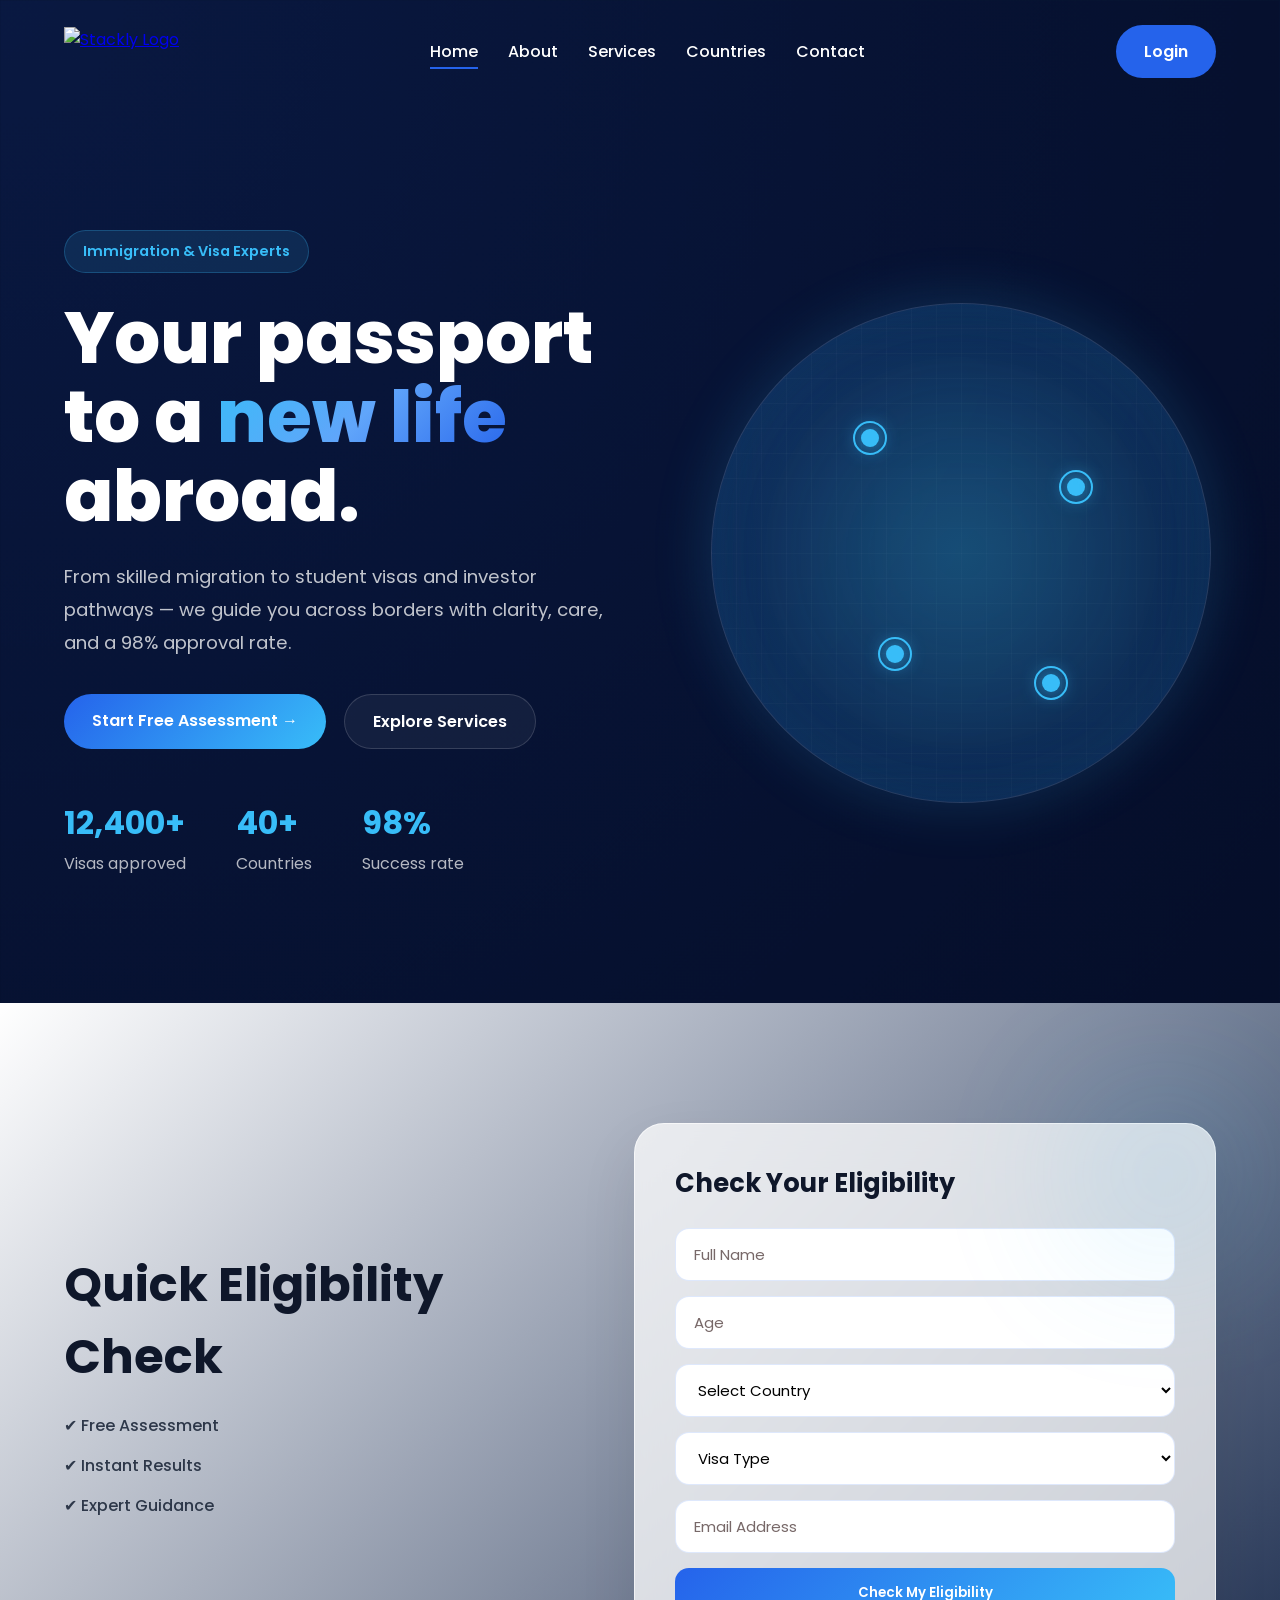
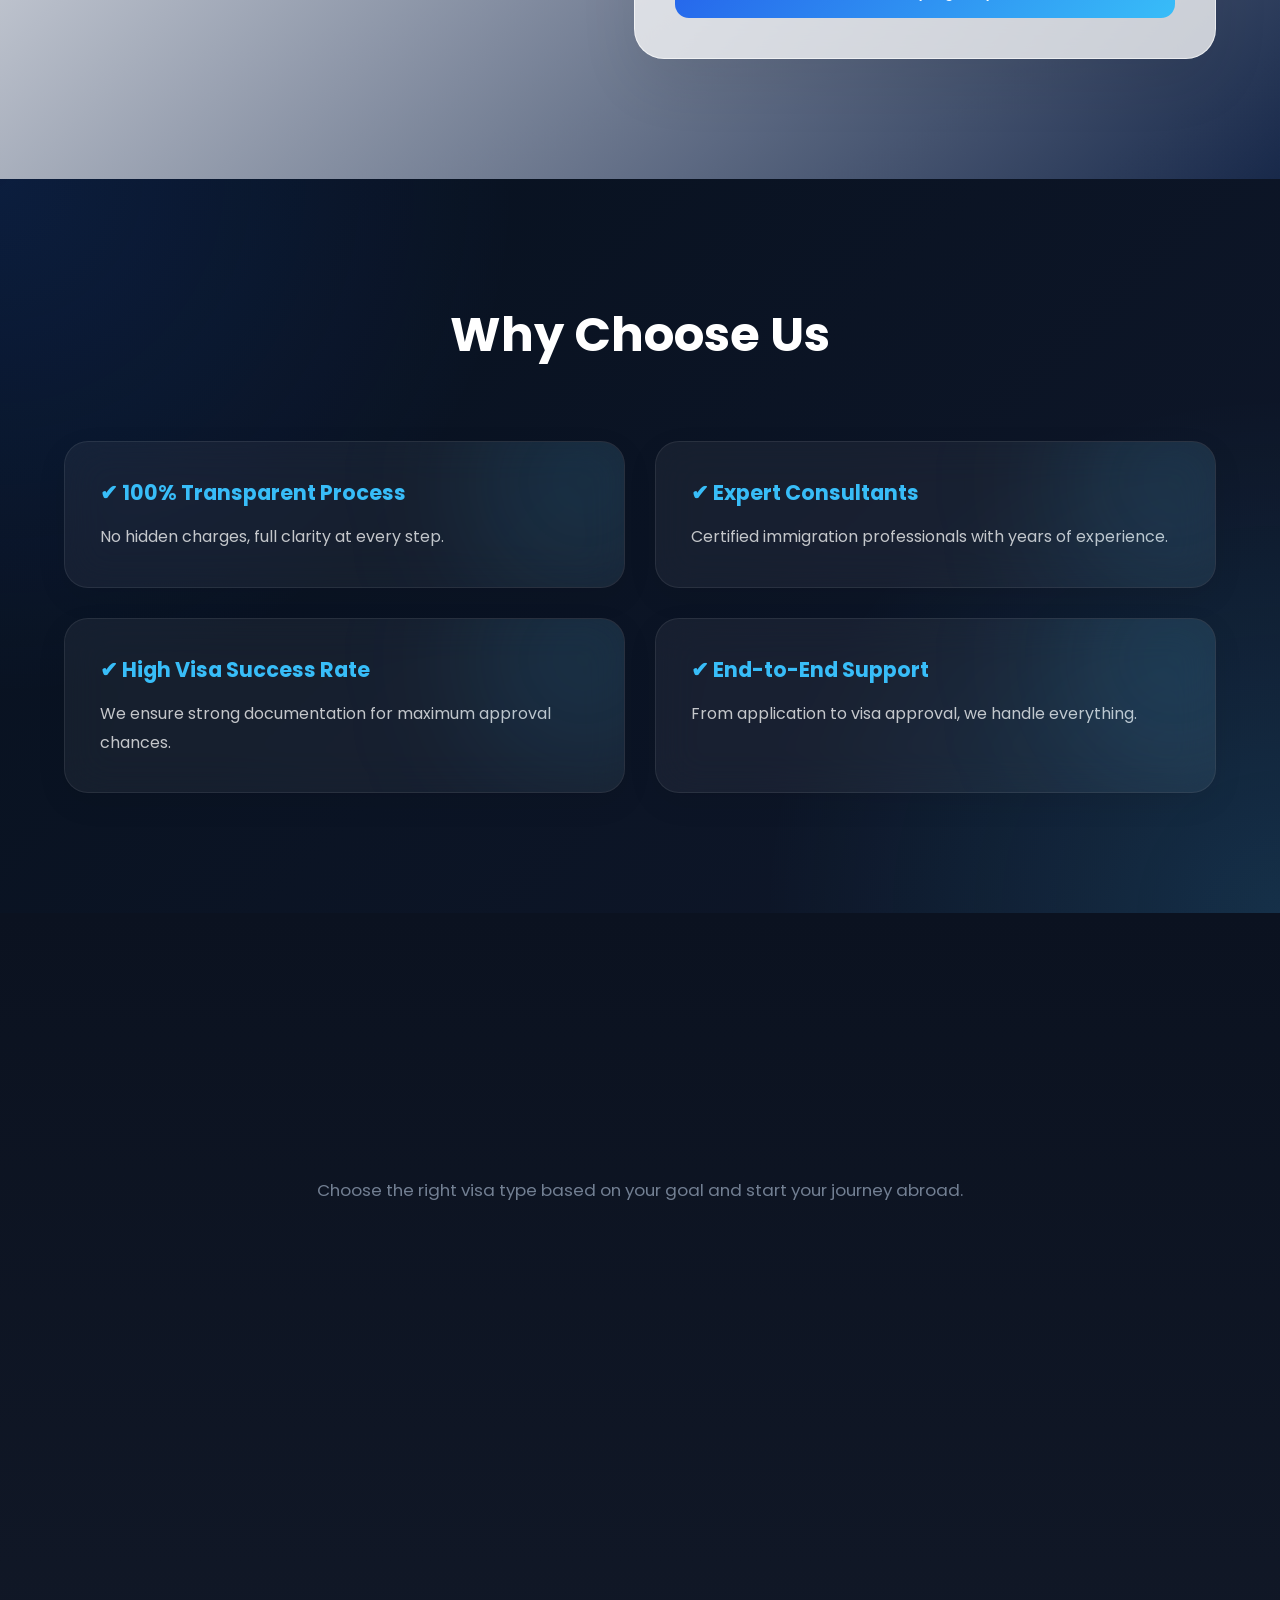
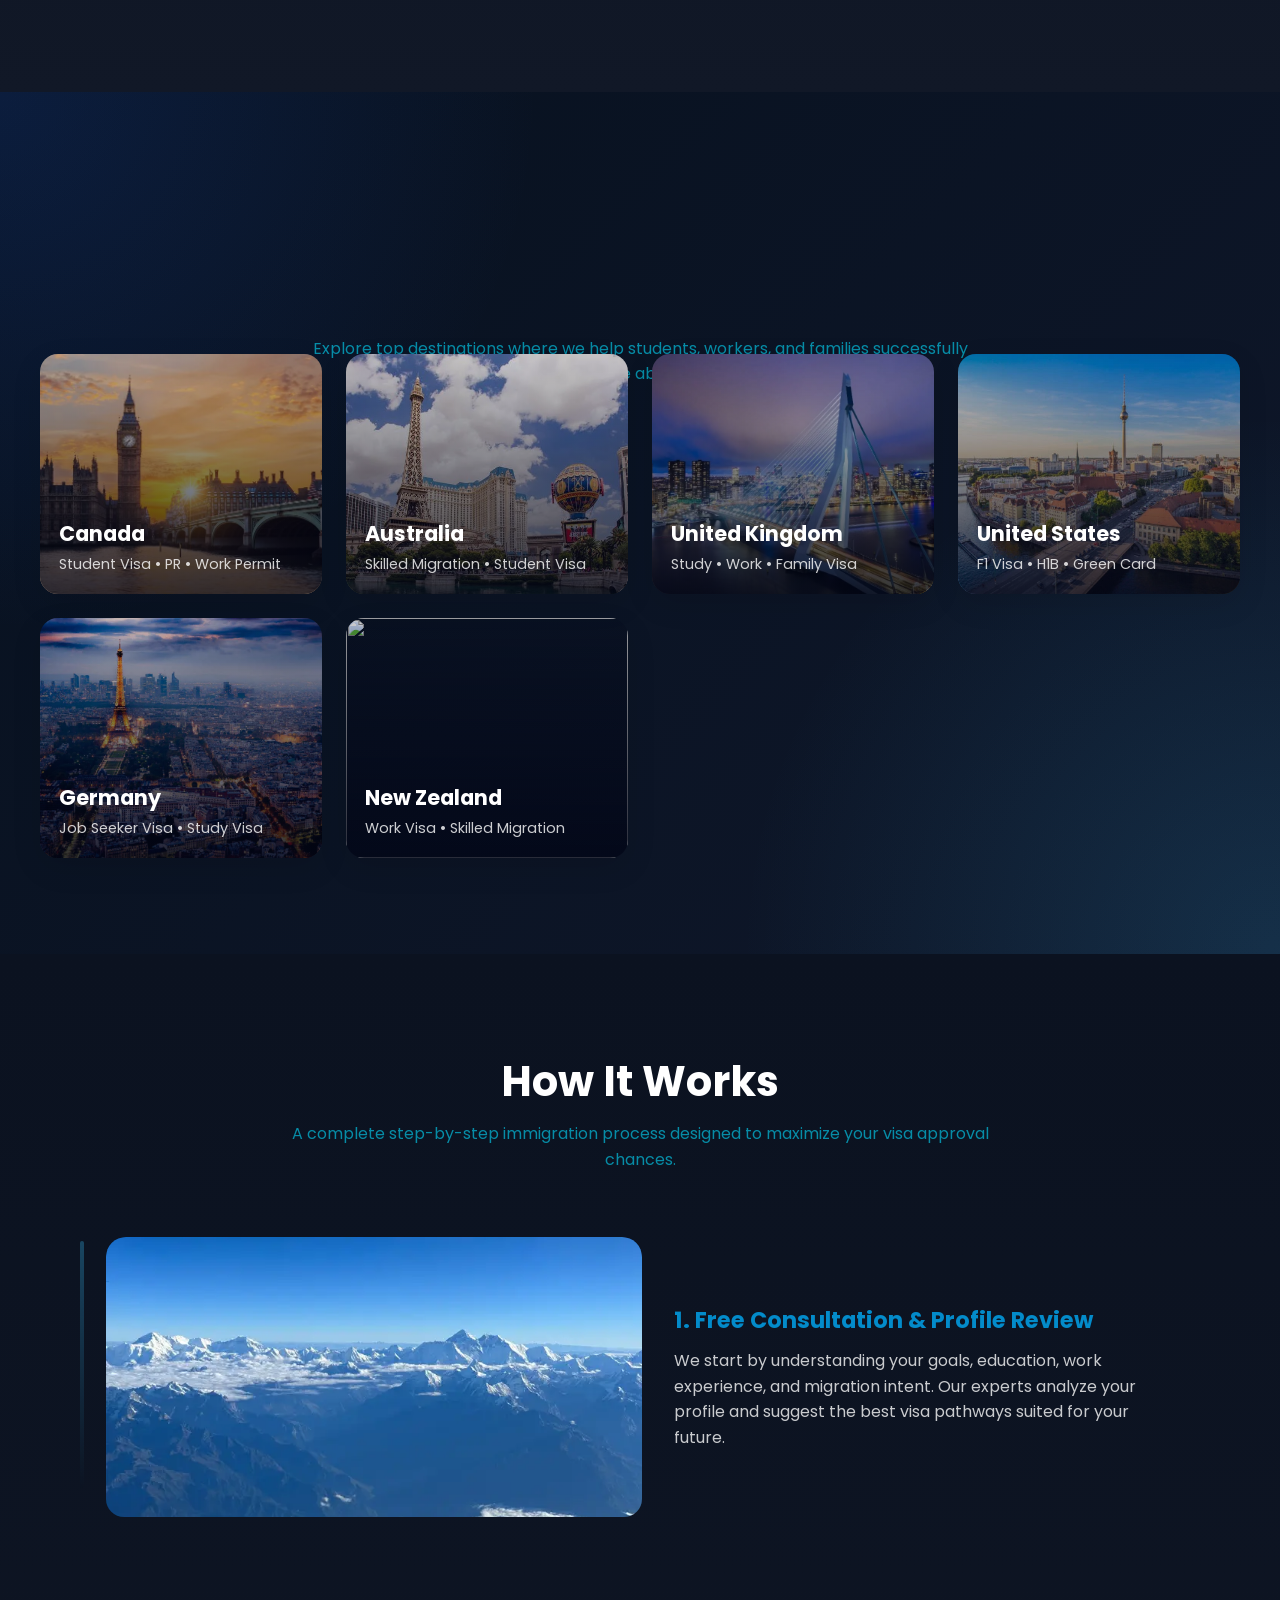
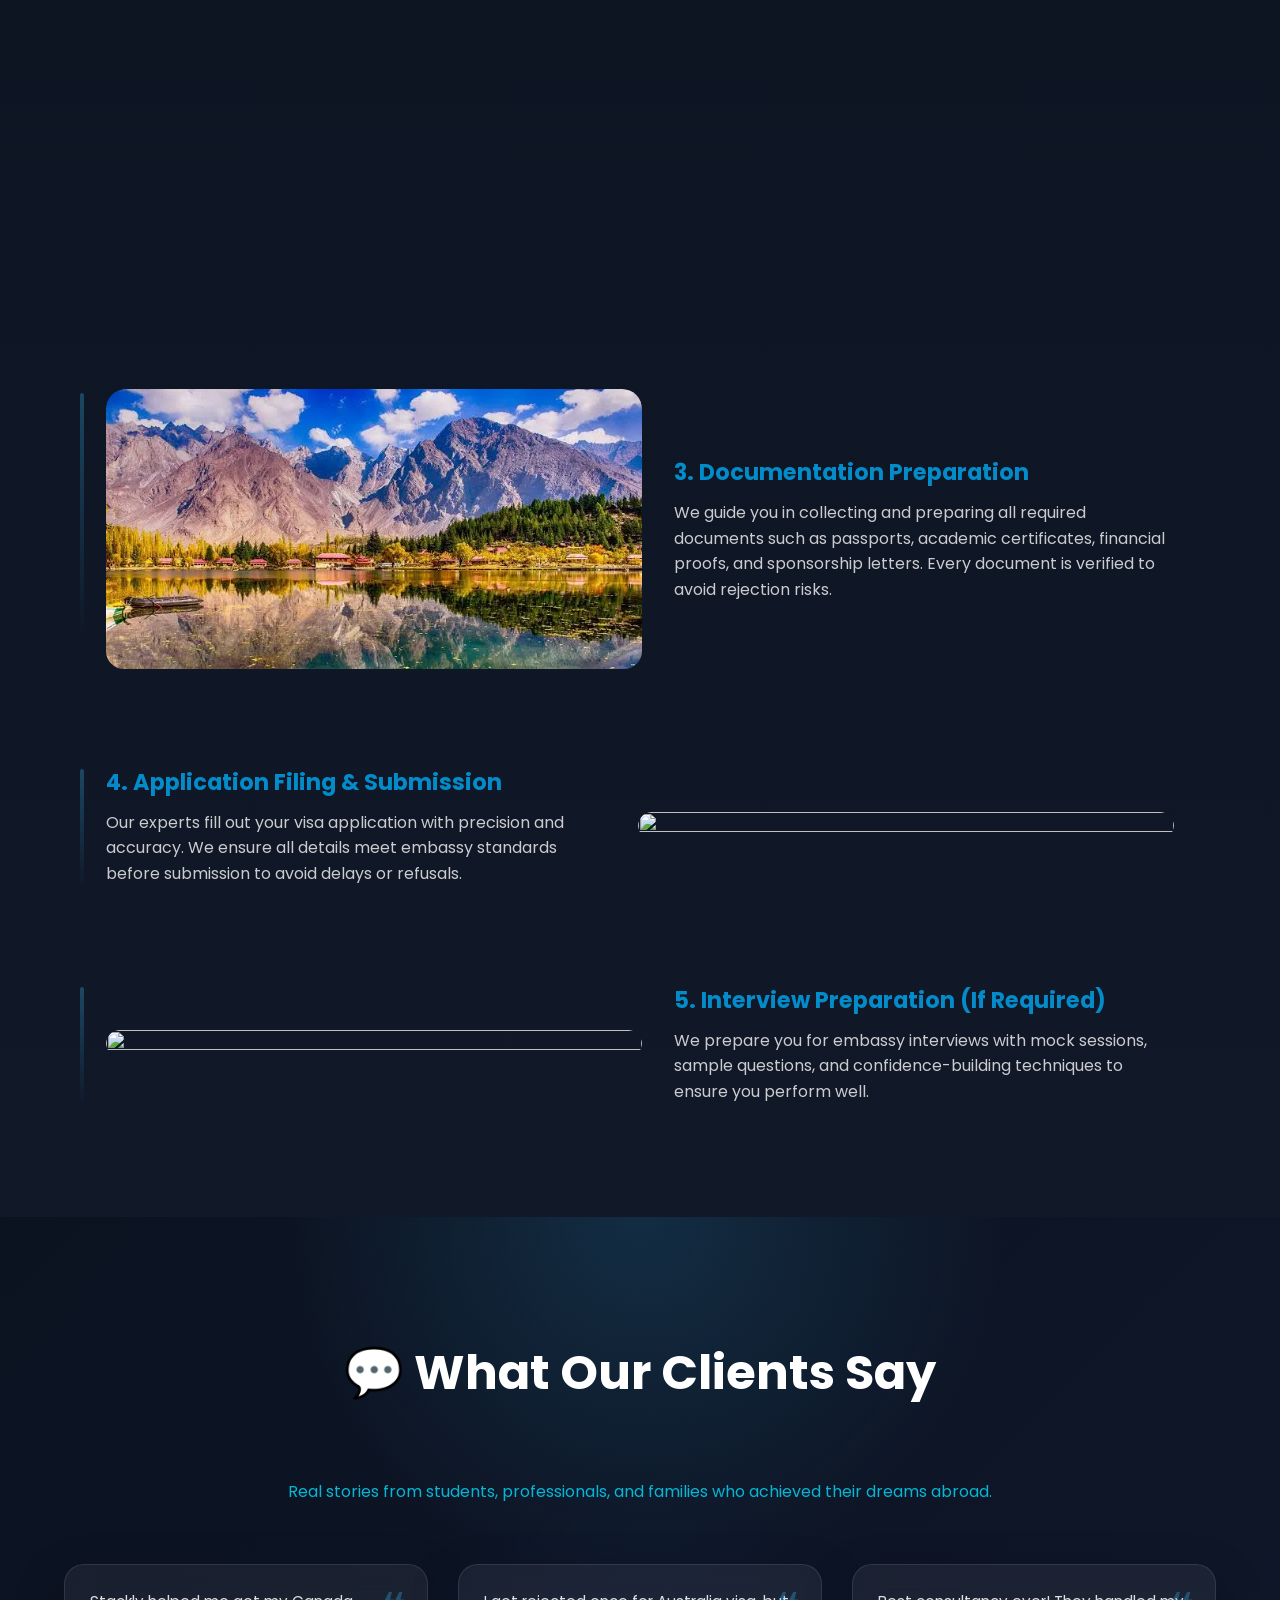
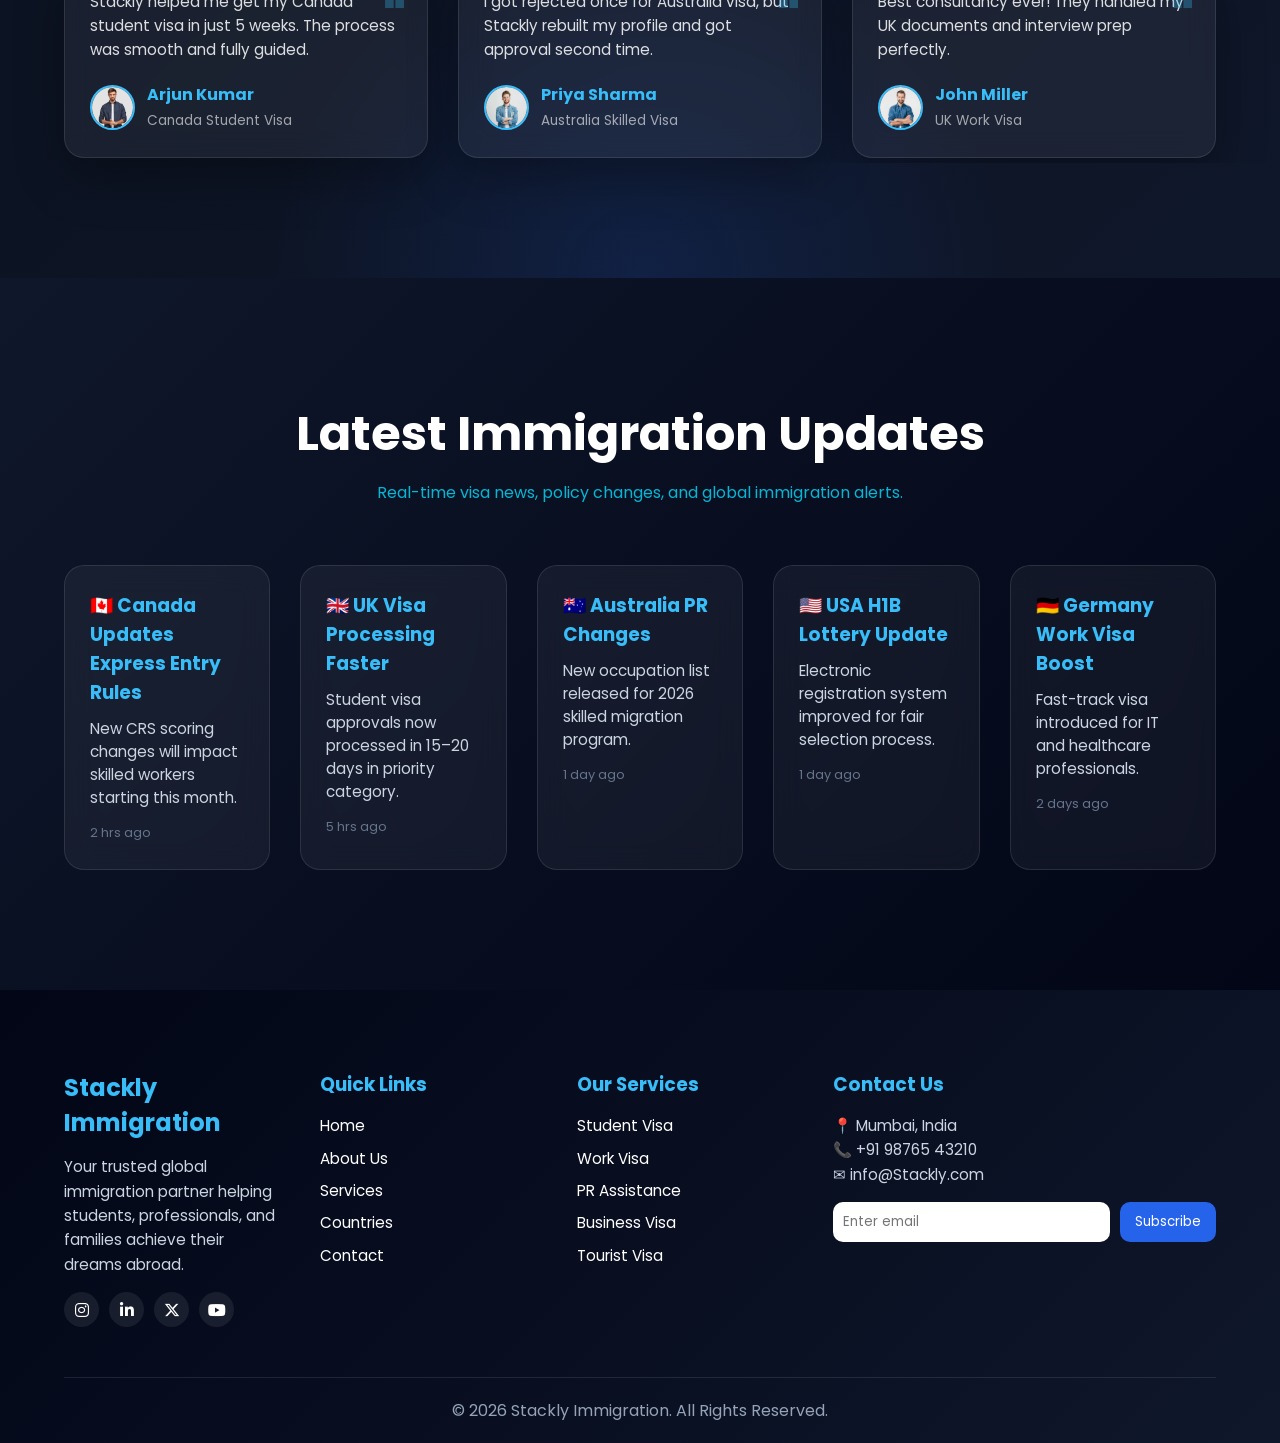
==== commit d5c5ebac: "active-nav" ====
--- a/index.html
+++ b/index.html
@@ -31,7 +31,7 @@
           <img src="images/logo-stackly (1).webp" alt="Stackly Logo" />
         </div>
 
-        <li><a href="index.html">Home</a></li>
+        <li><a href="index.html" class="active">Home</a></li>
         <li><a href="about.html">About</a></li>
         <li><a href="service.html">Services</a></li>
         <li><a href="countries.html">Countries</a></li>
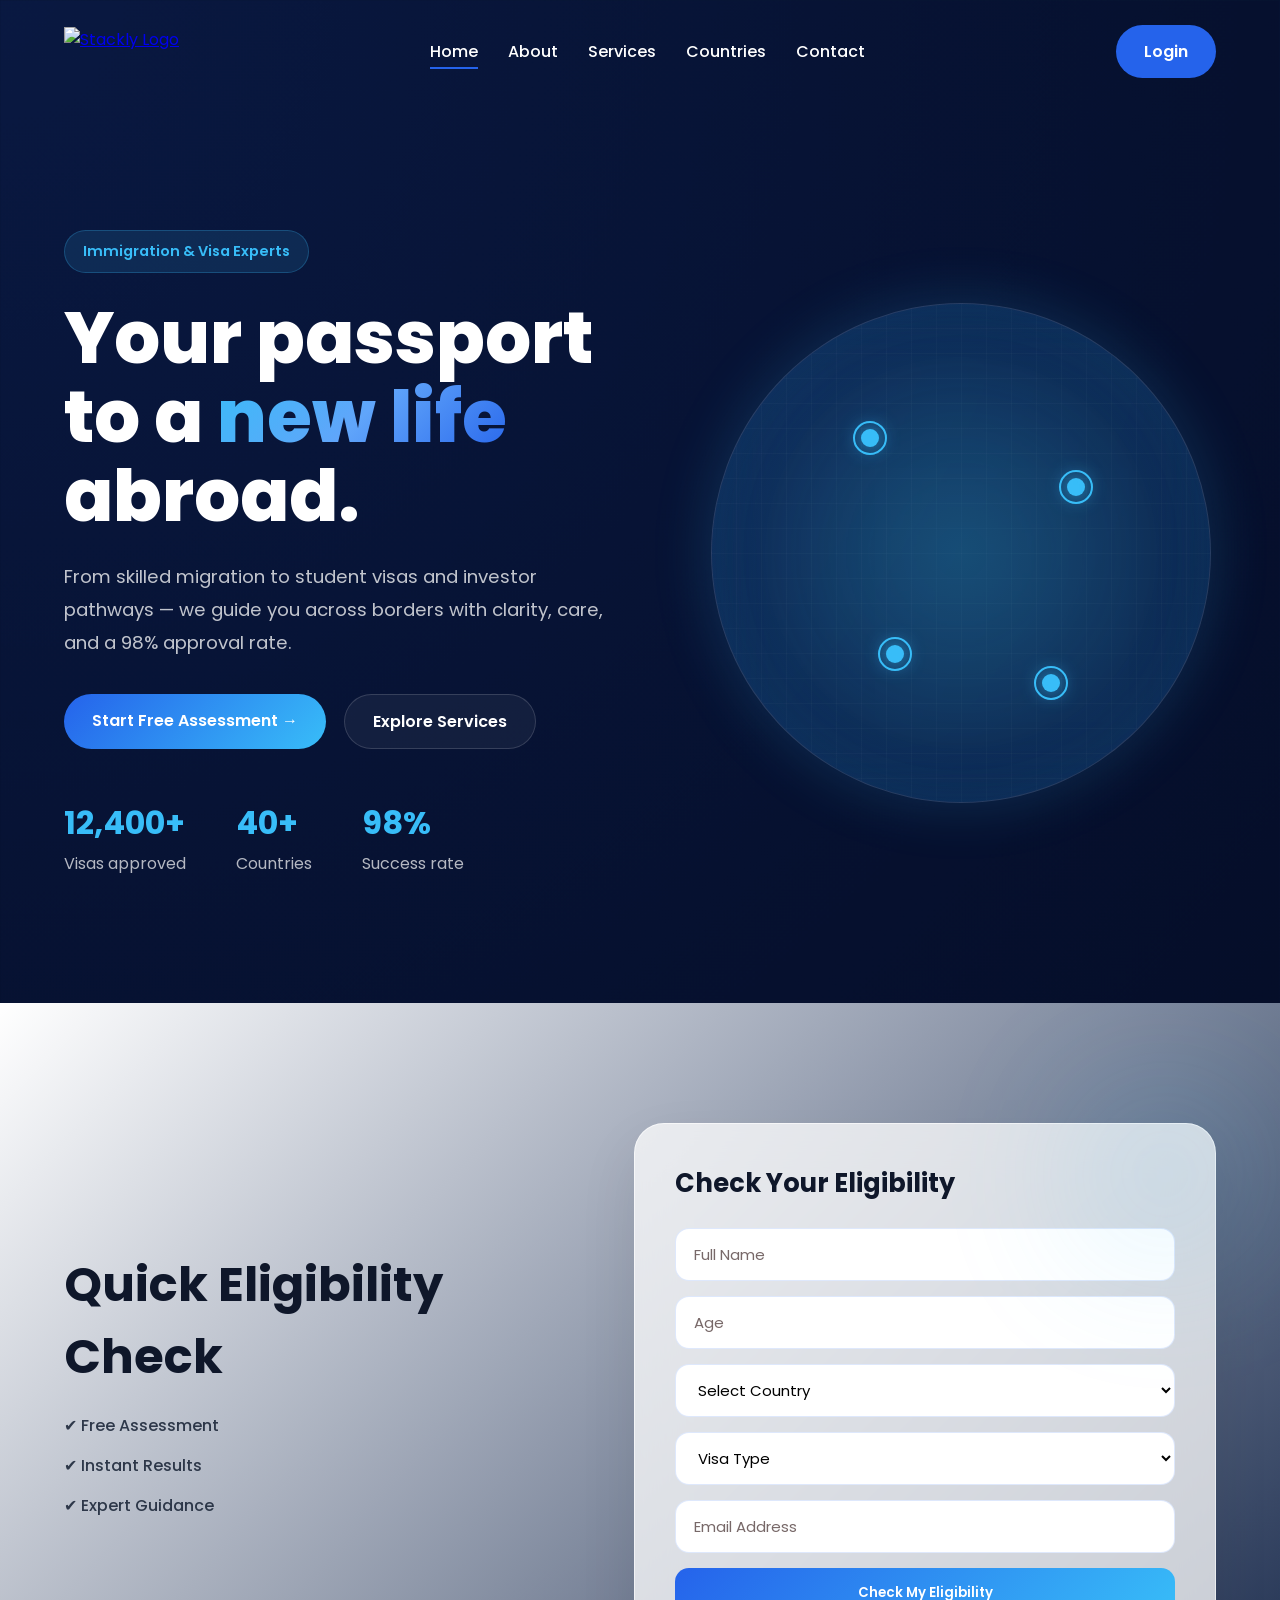
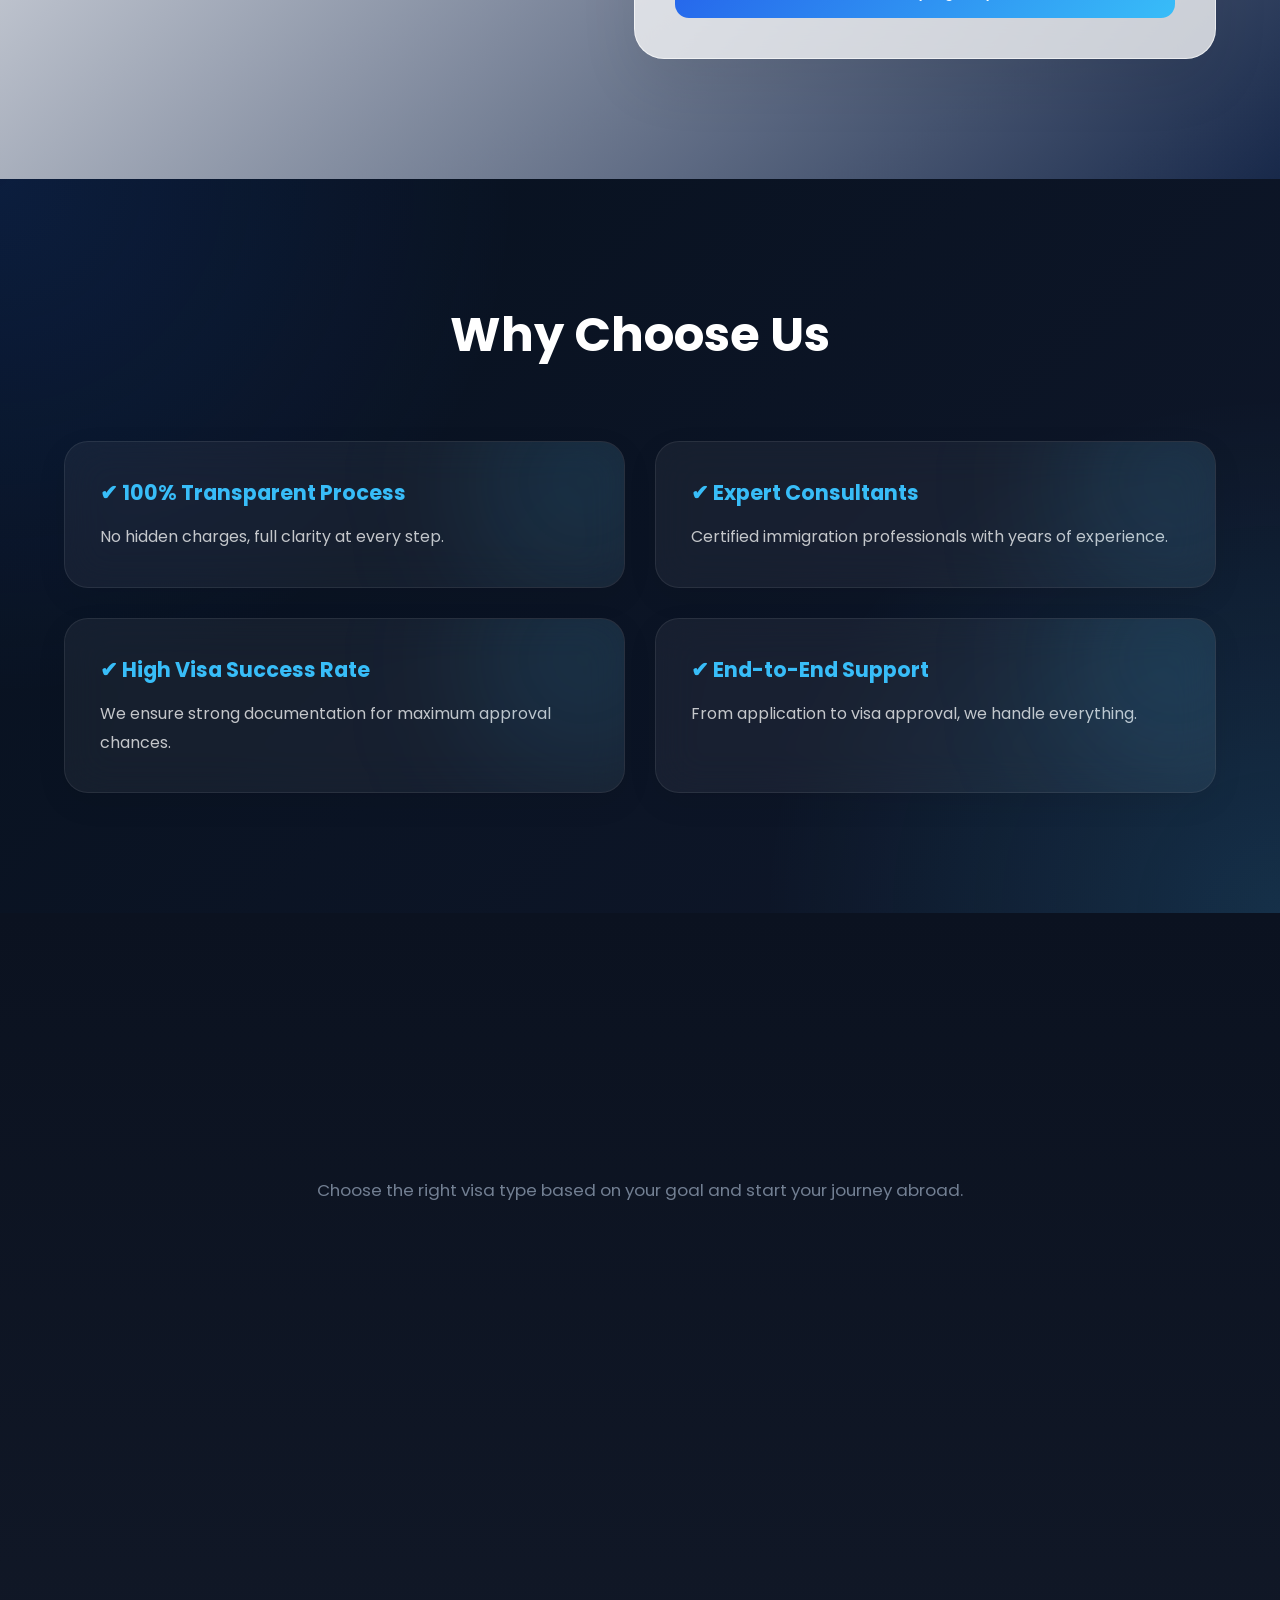
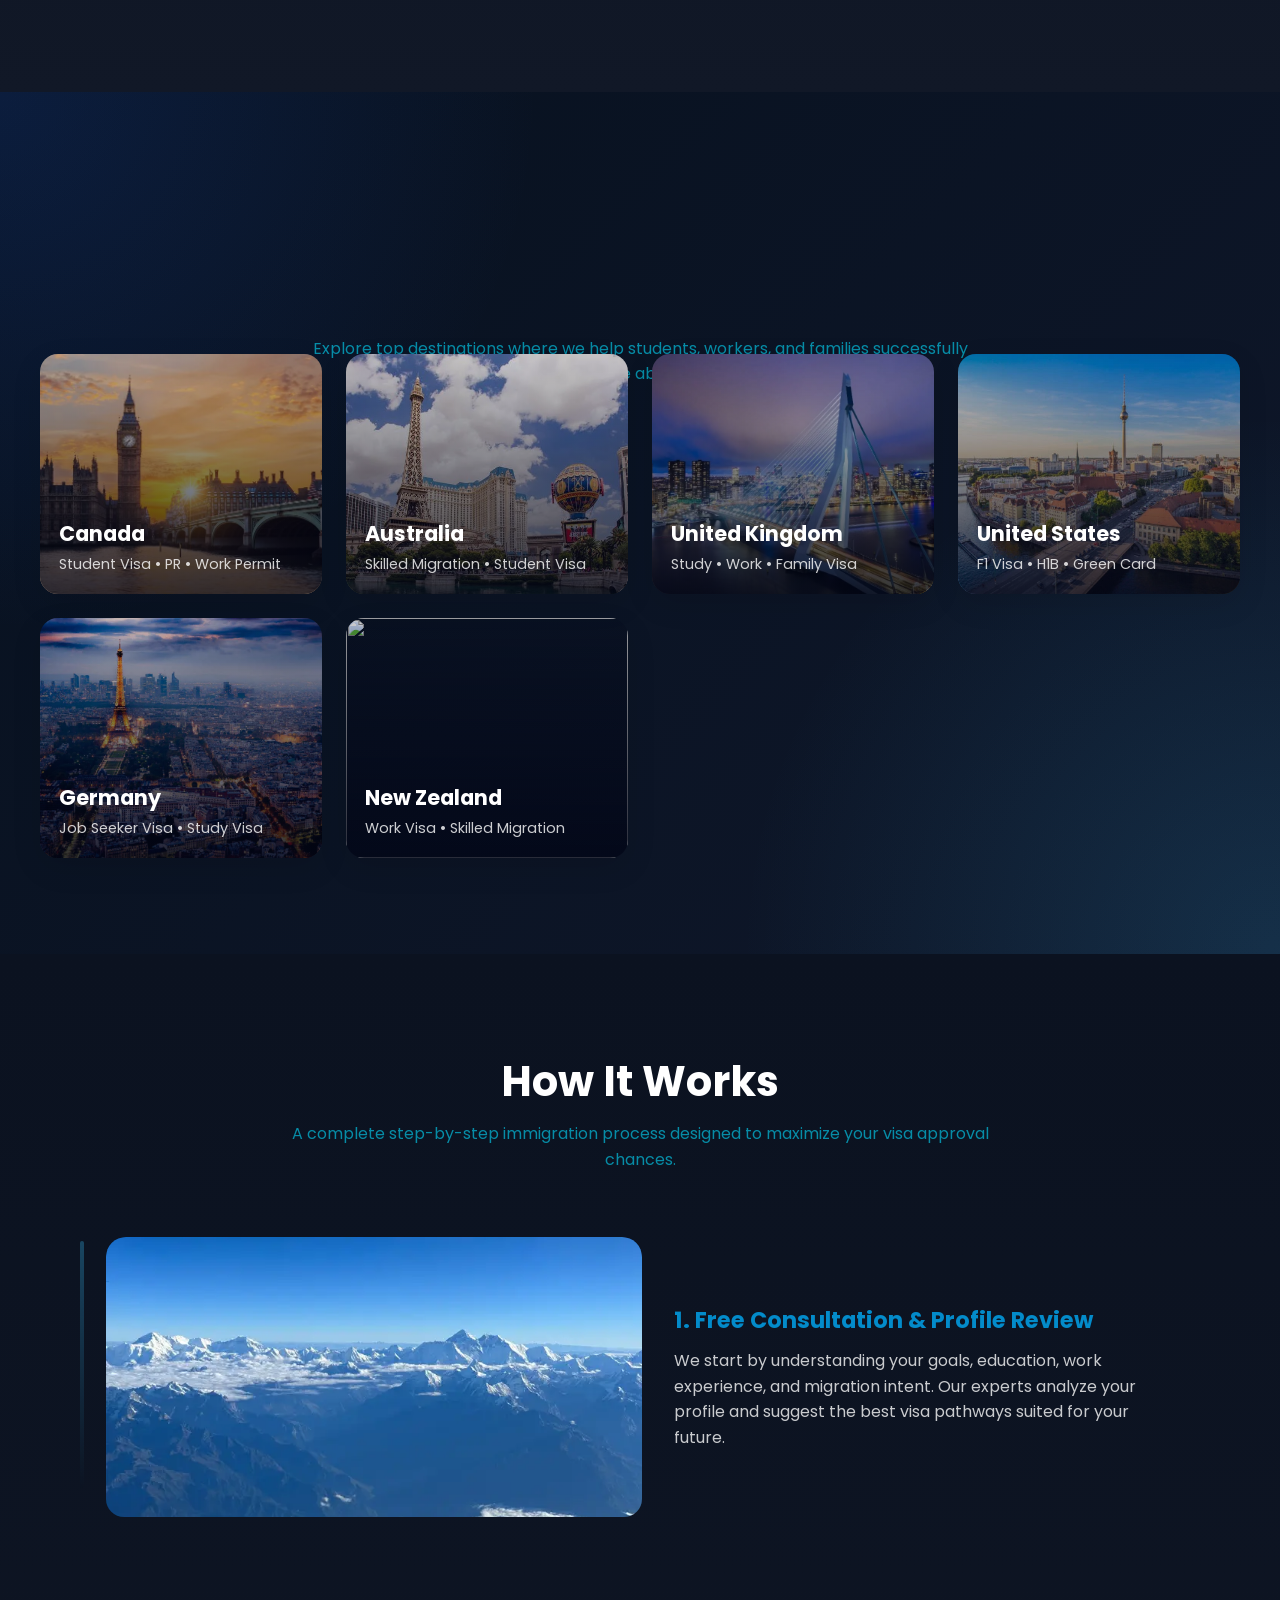
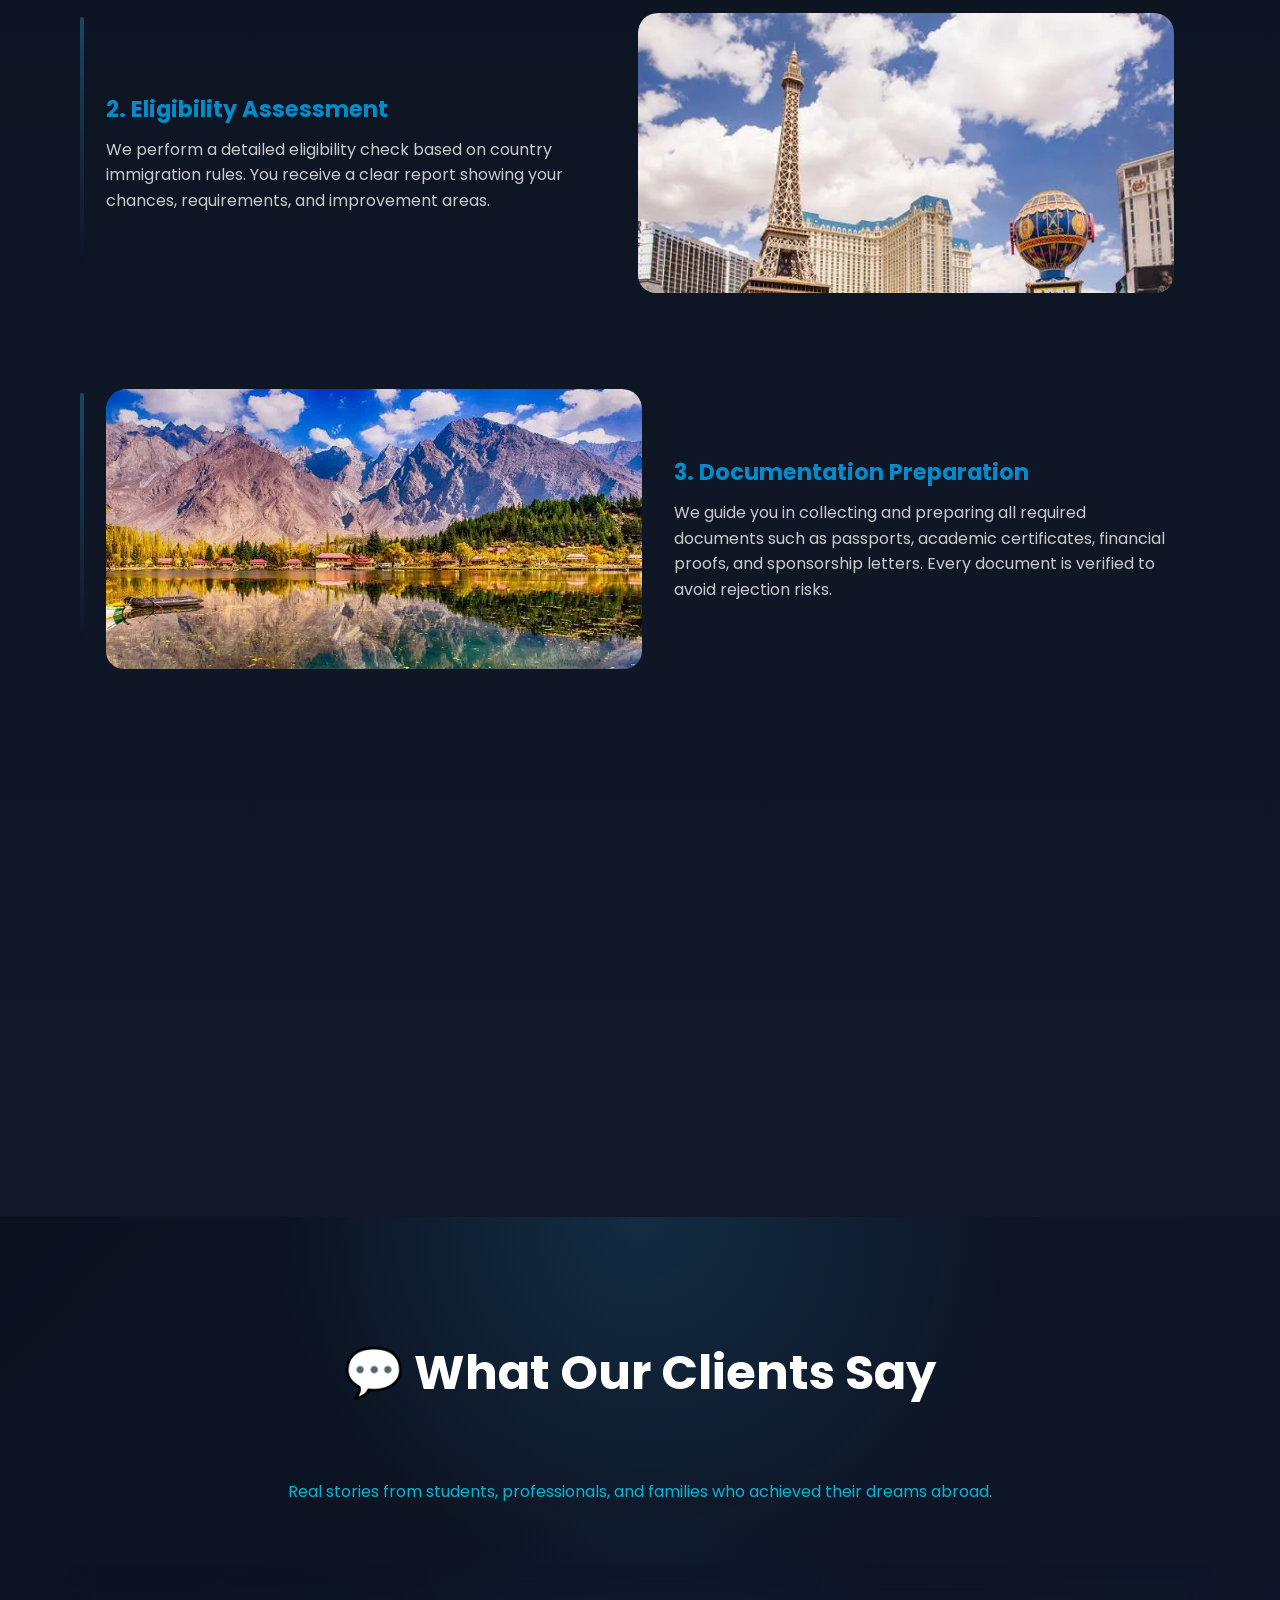
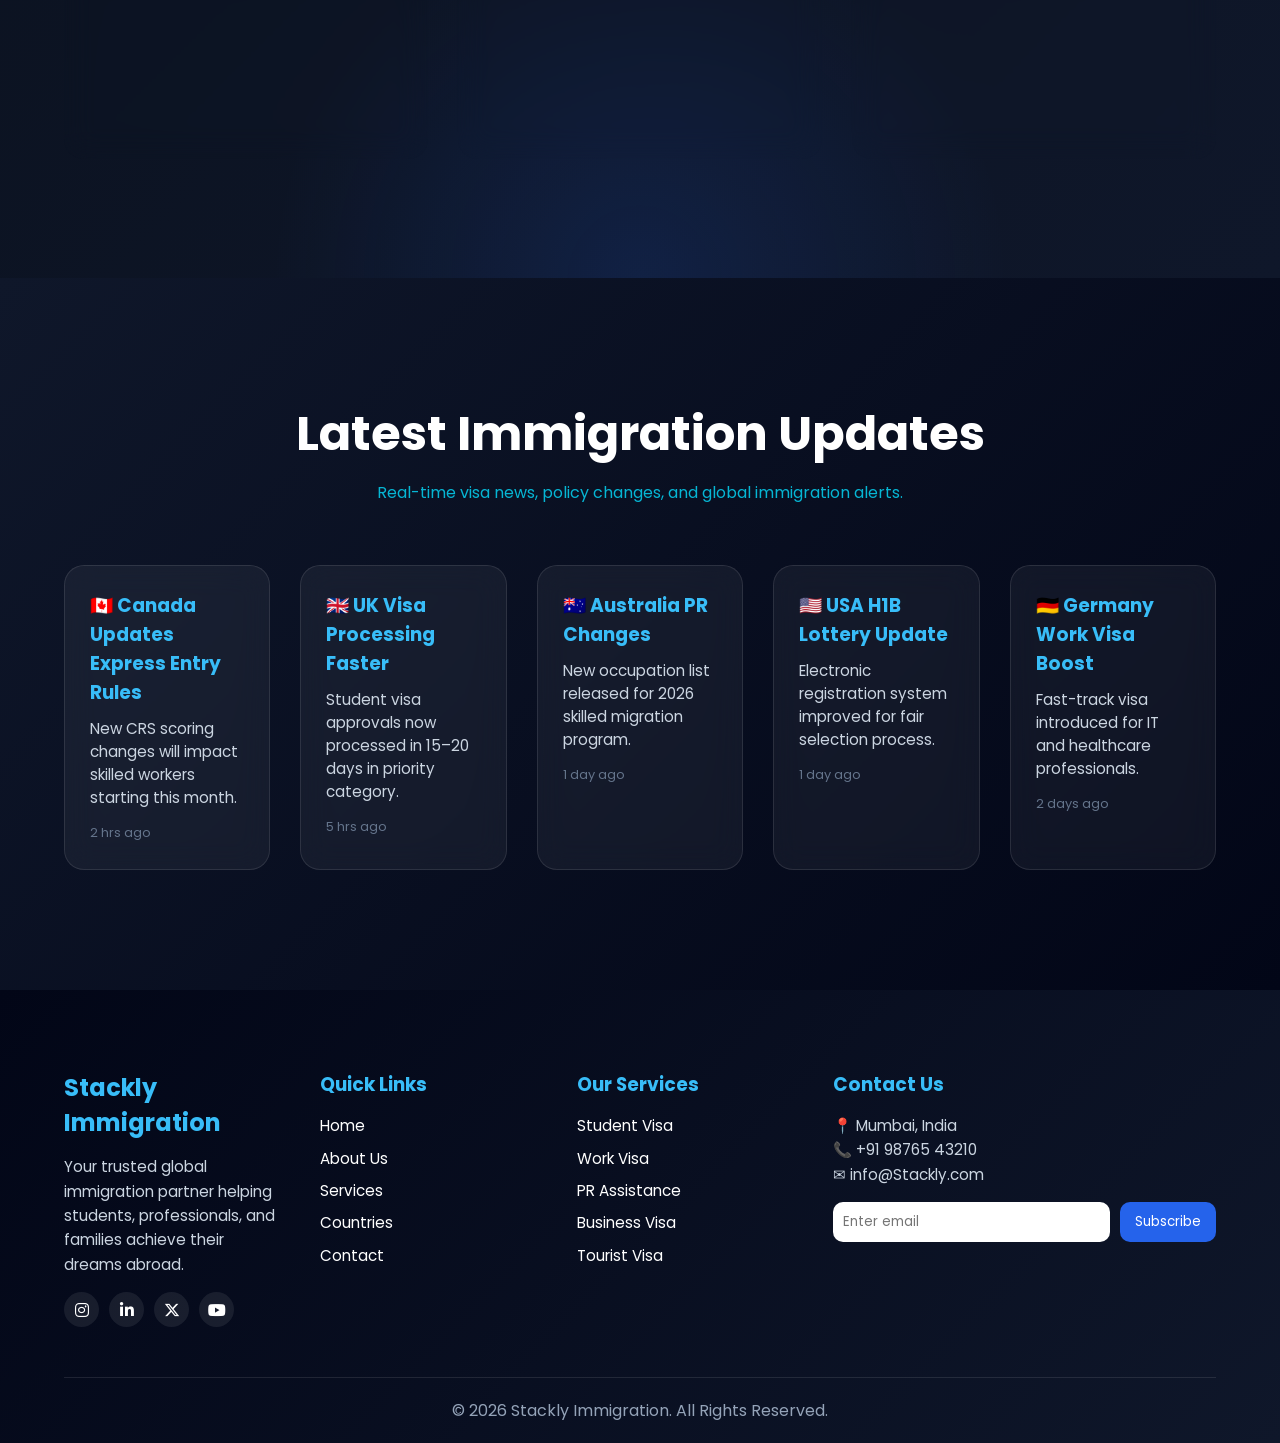
==== commit 0f5c0536: "......" ====
--- a/index.html
+++ b/index.html
@@ -42,9 +42,10 @@
           <p>📞 +91 98765 43210</p>
           <p>✉ info@stackly.com</p>
           <p>📍 Chennai, India</p>
-        </div>
-
-        <a class="mobile-login-btn" onclick="openPopup()"> Login </a>
+          <a class="mobile-login-btn" onclick="openPopup()"> Login </a>
+        </div>
+
+        
 
       </ul>
 
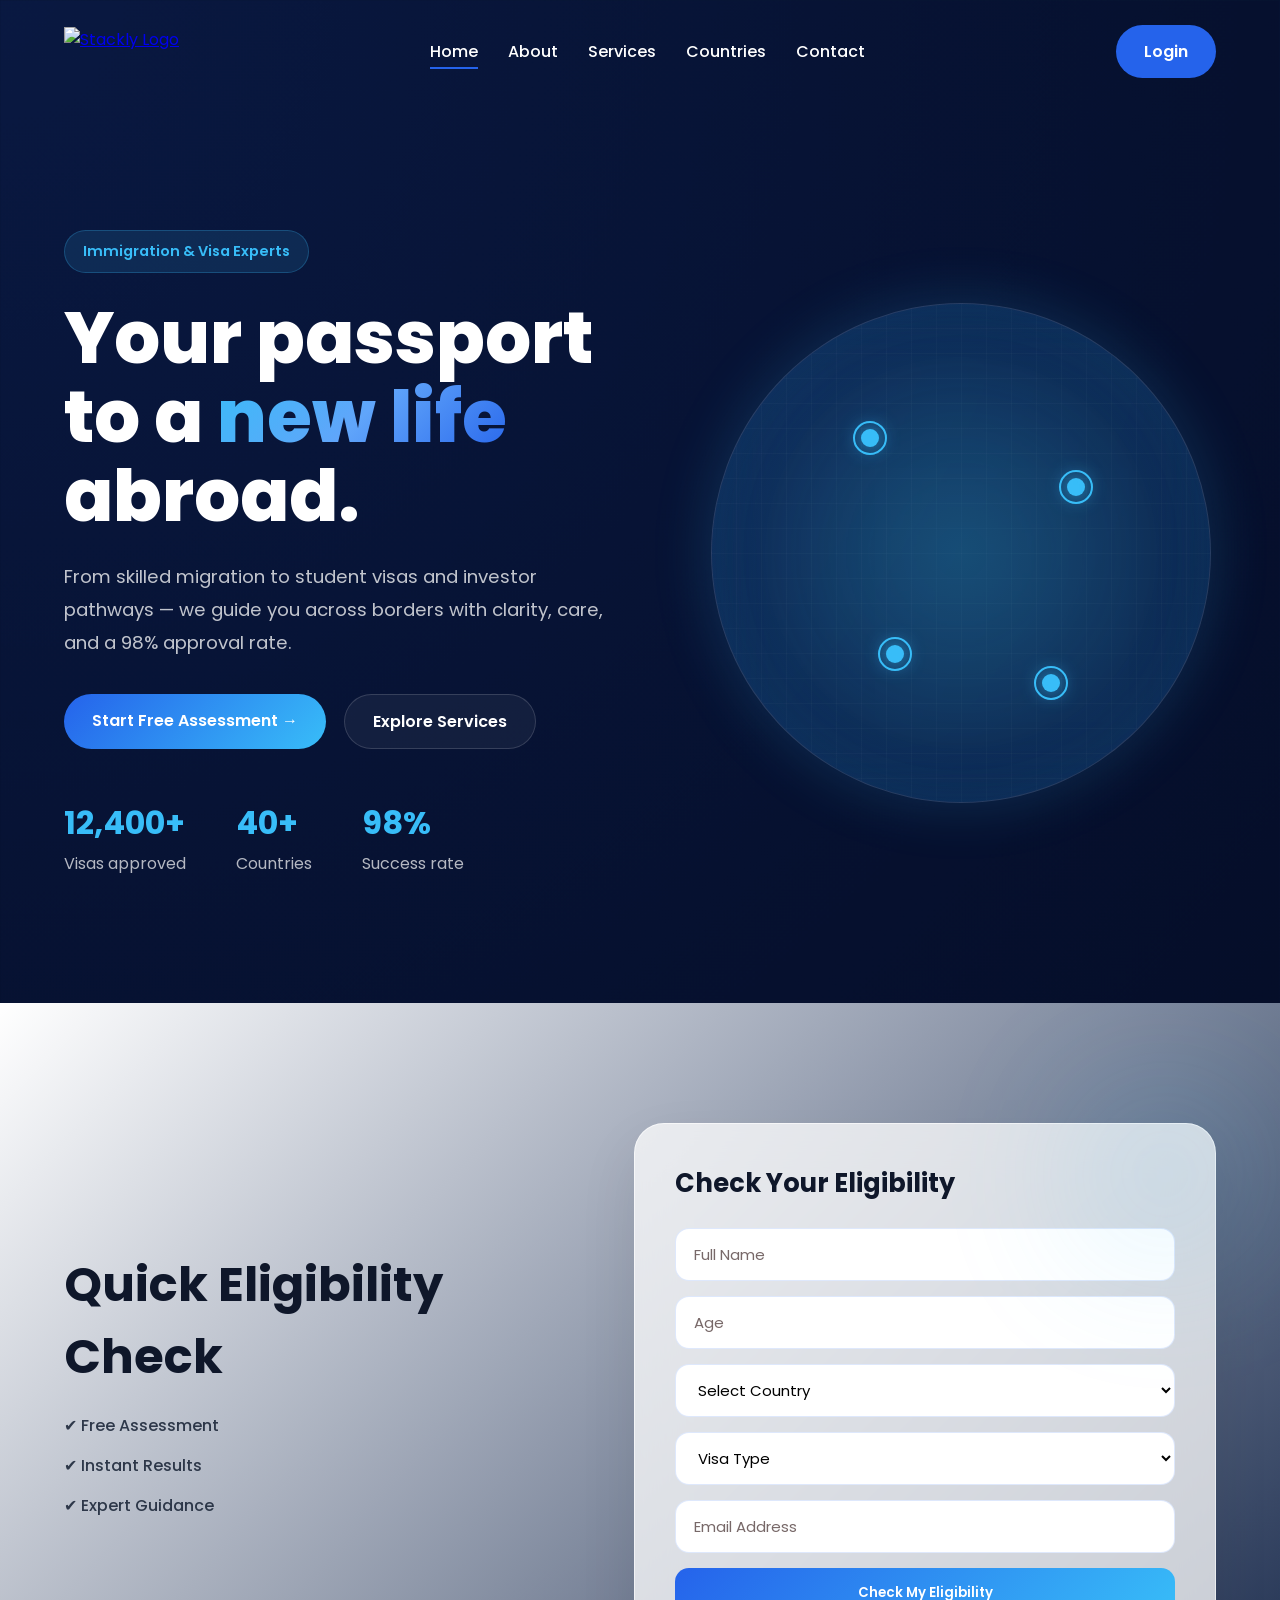
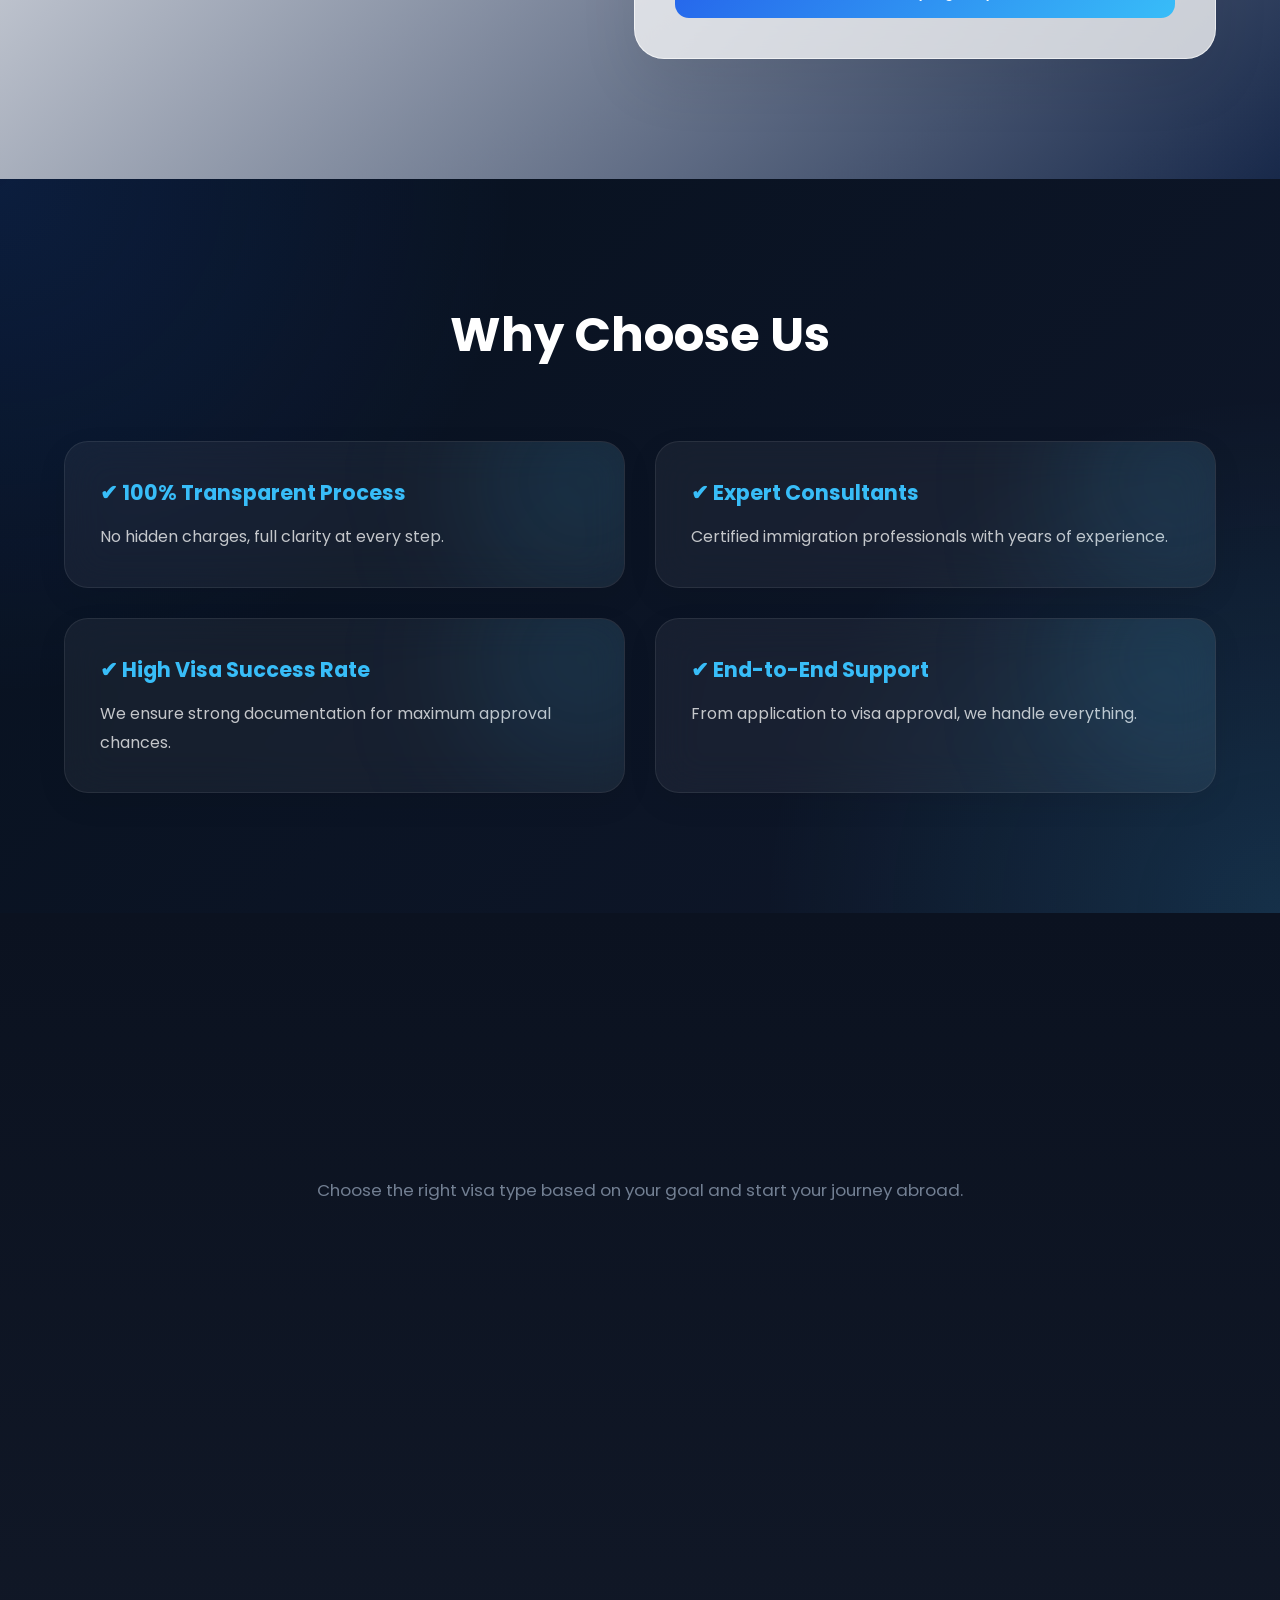
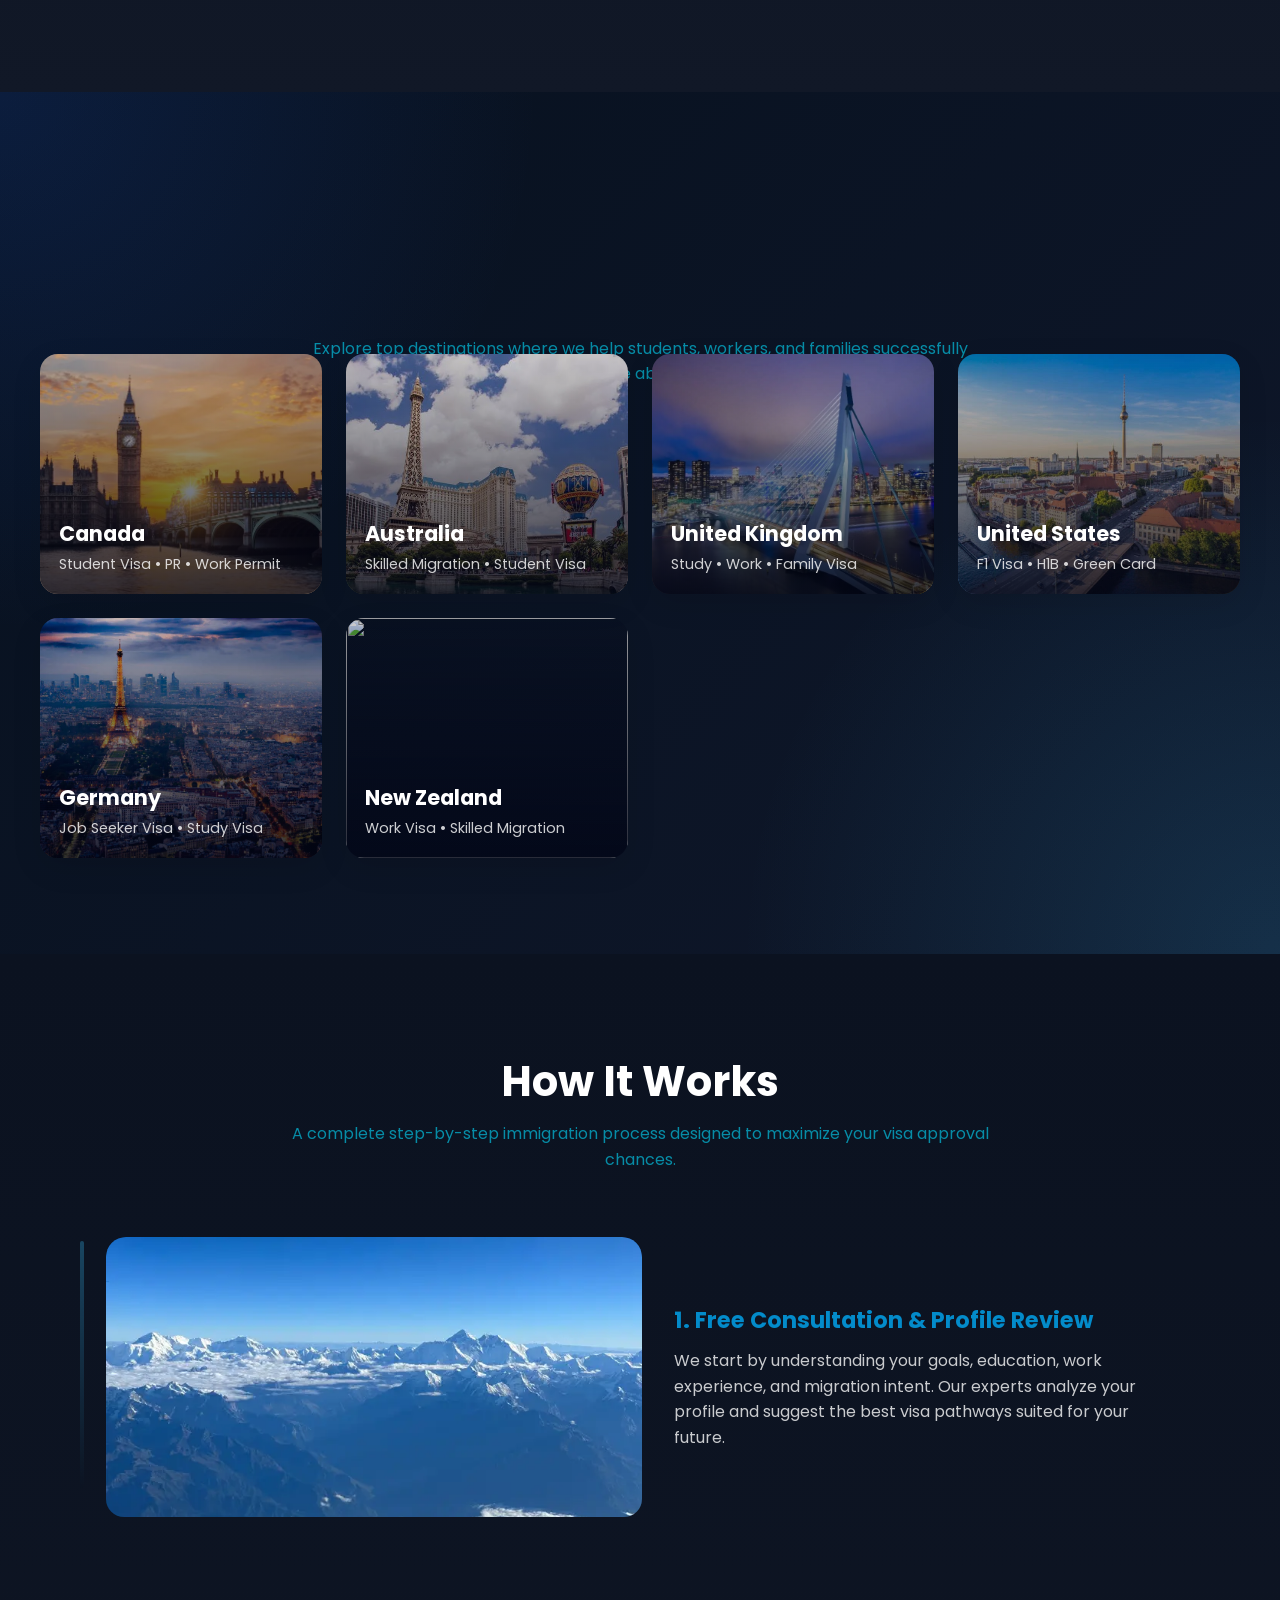
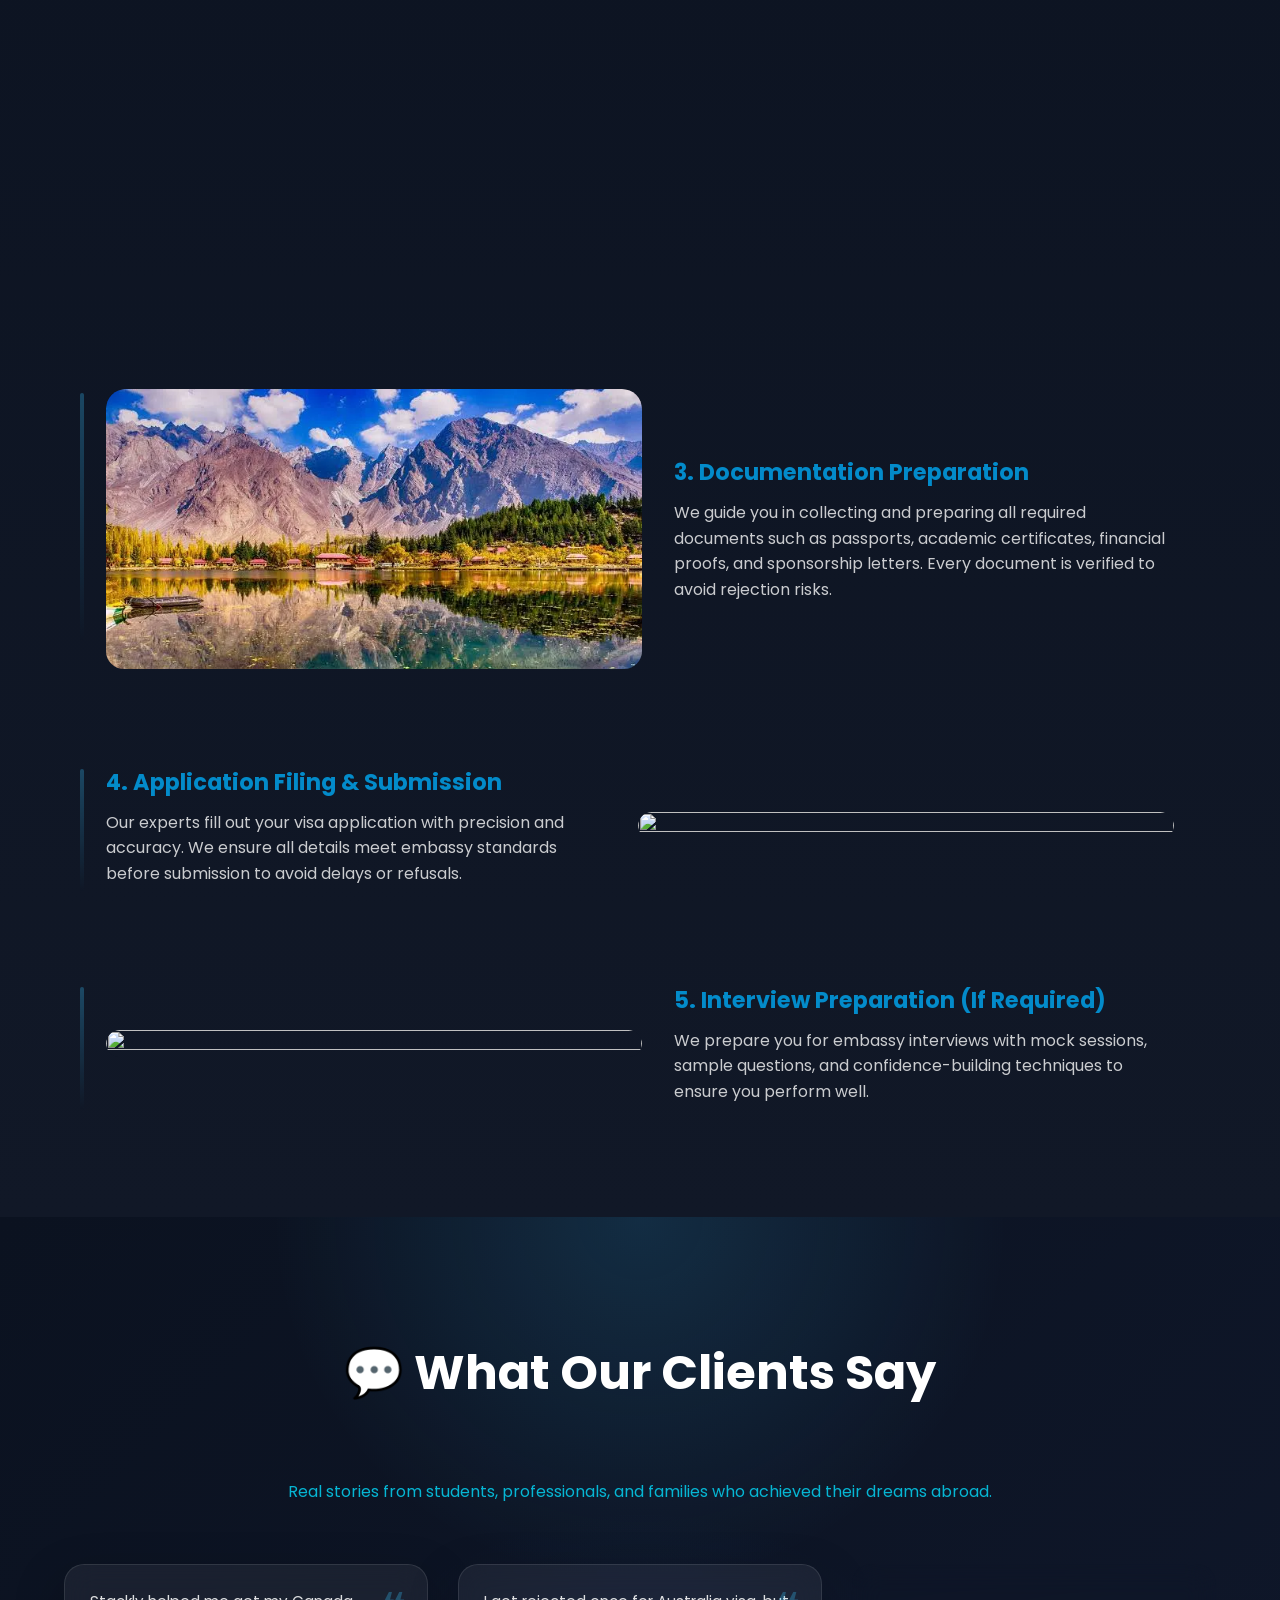
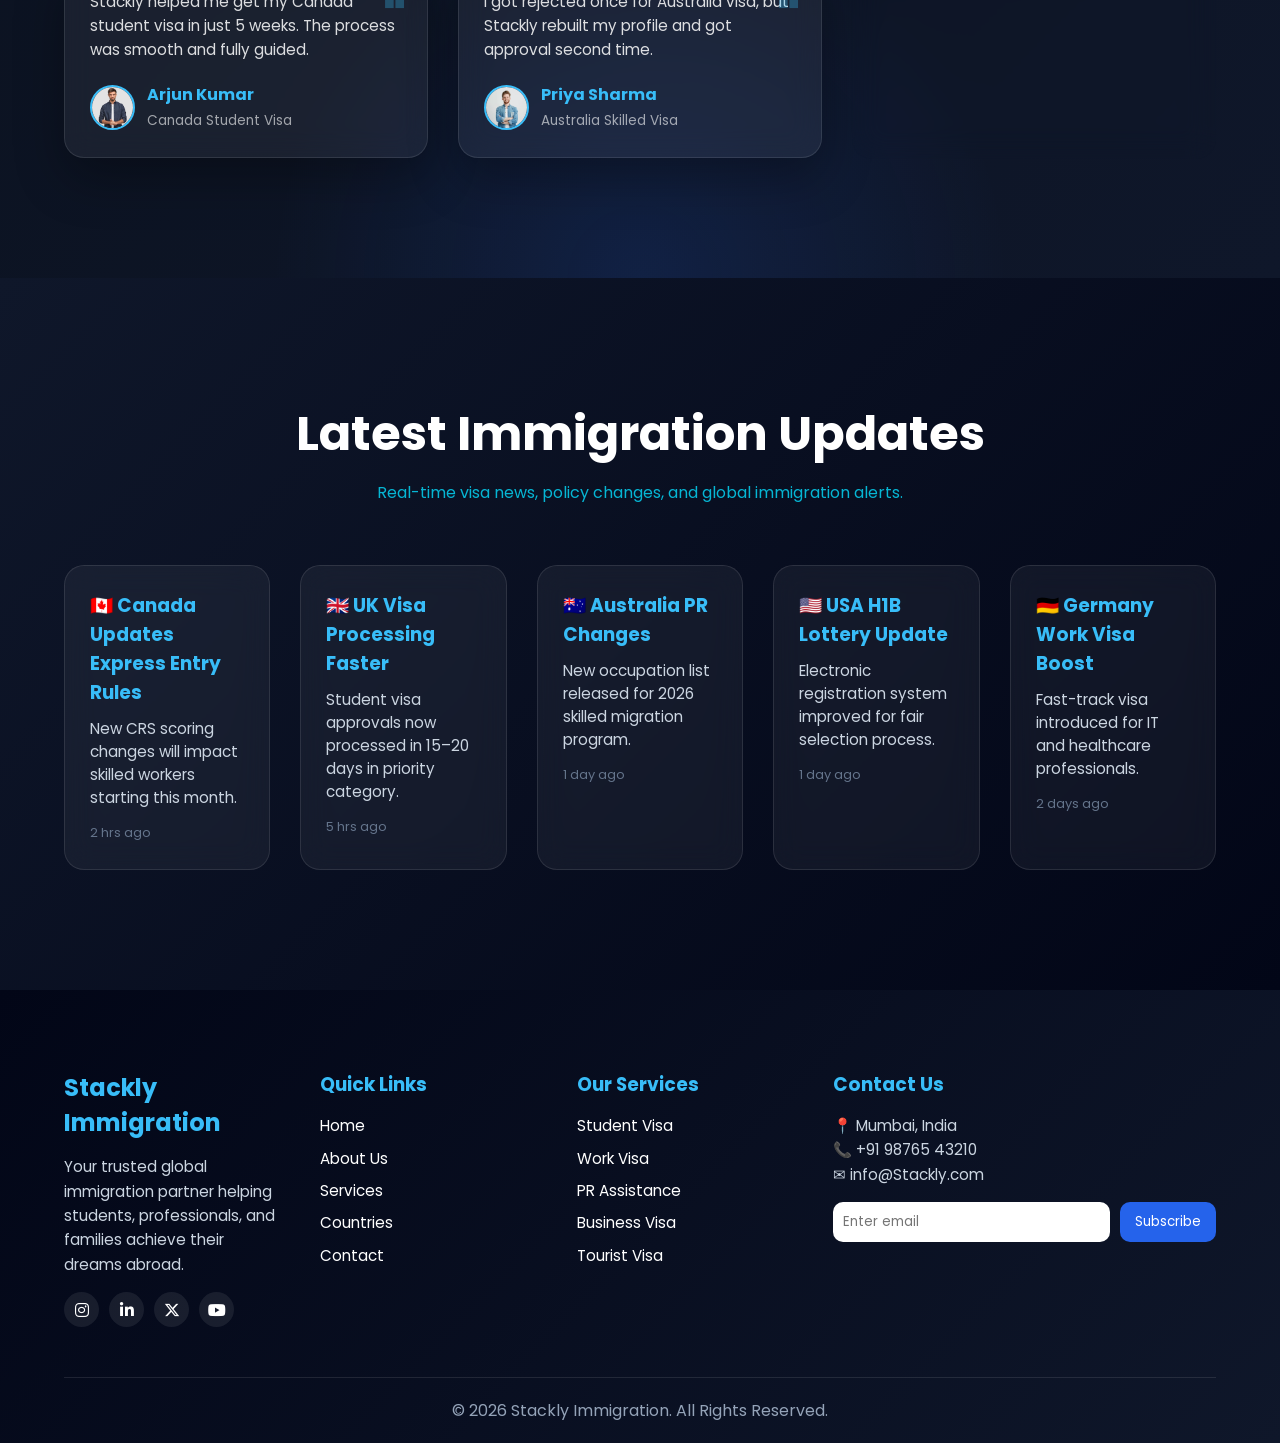
==== commit a6e9a2fe: "login-btn fix" ====
--- a/index.html
+++ b/index.html
@@ -42,10 +42,9 @@
           <p>📞 +91 98765 43210</p>
           <p>✉ info@stackly.com</p>
           <p>📍 Chennai, India</p>
-          <a class="mobile-login-btn" onclick="openPopup()"> Login </a>
-        </div>
-
-        
+        </div>
+
+        <a class="mobile-login-btn" onclick="openPopup()"> Login </a>
 
       </ul>
 
--- a/css/home.css
+++ b/css/home.css
@@ -128,7 +128,7 @@
 }
 
 .no-scroll{
-    position: fixed;
+    
     overflow:hidden;
     height:100vh;
 }
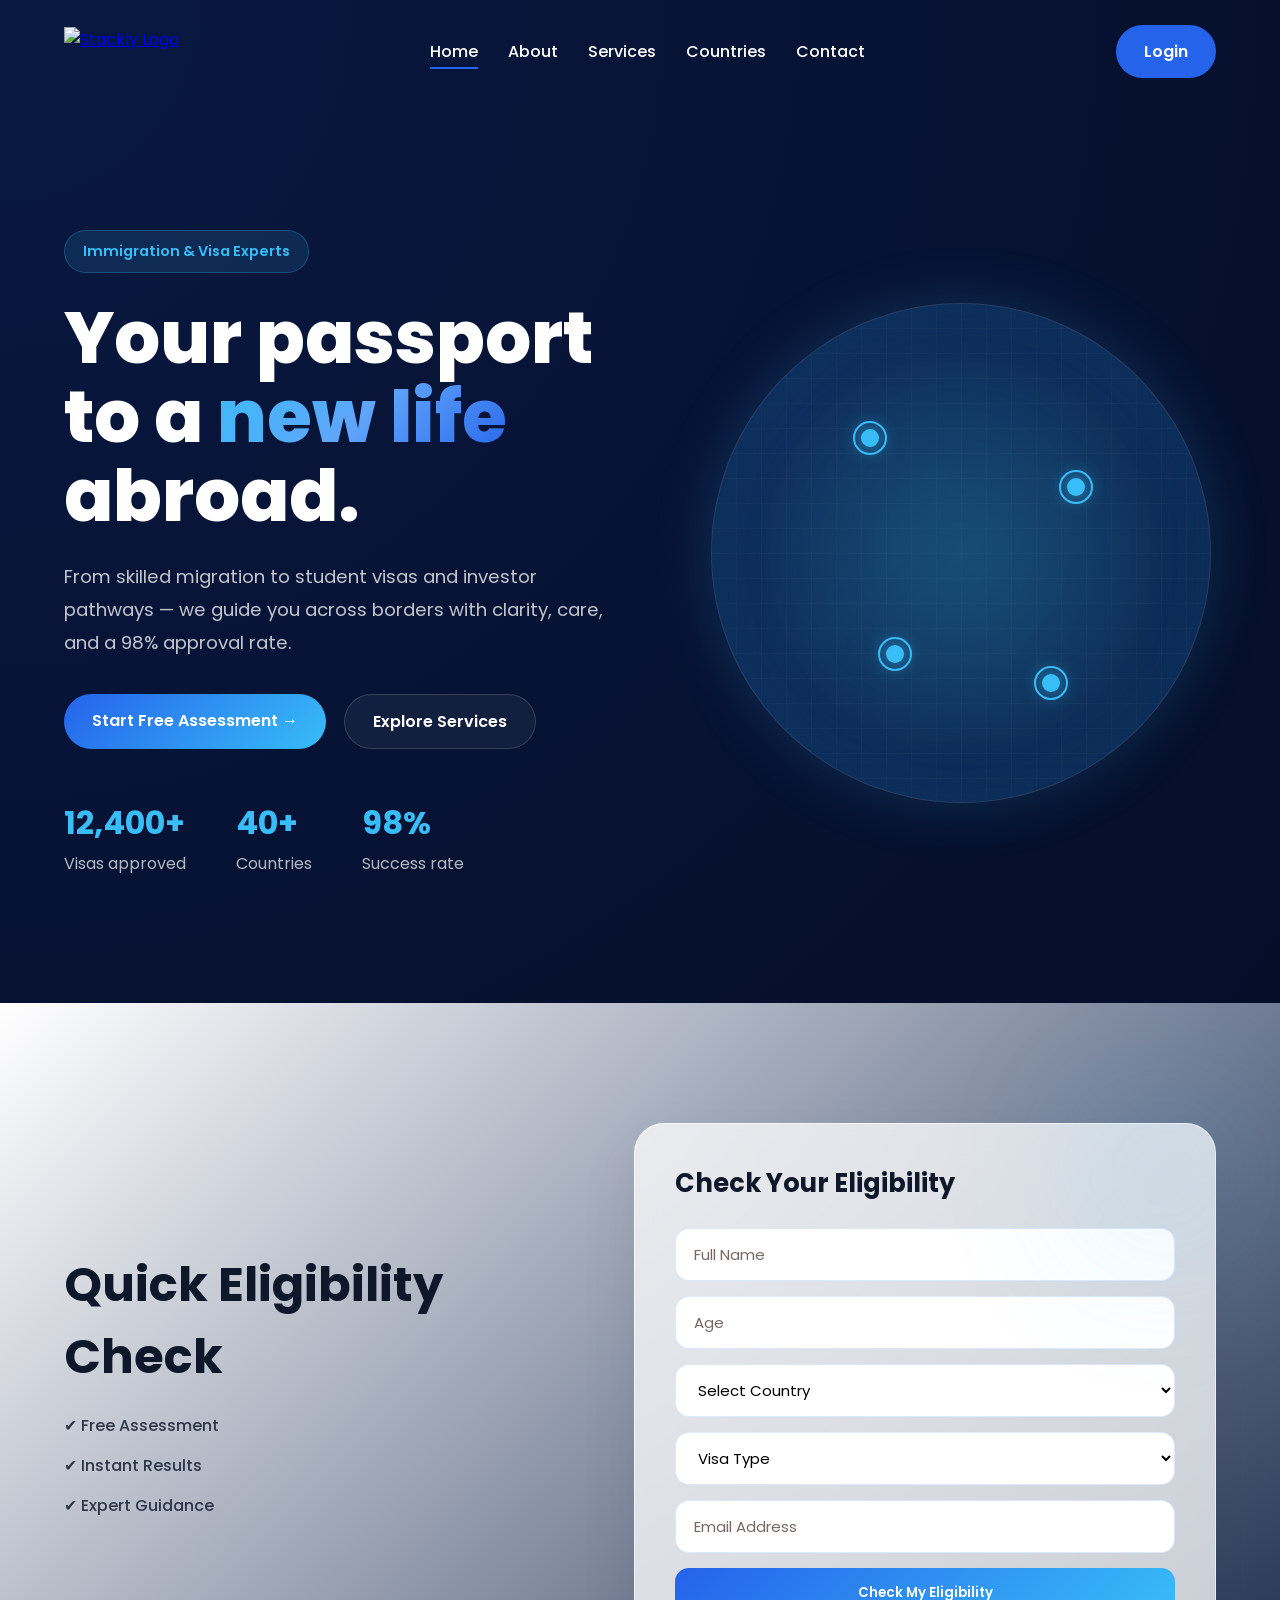
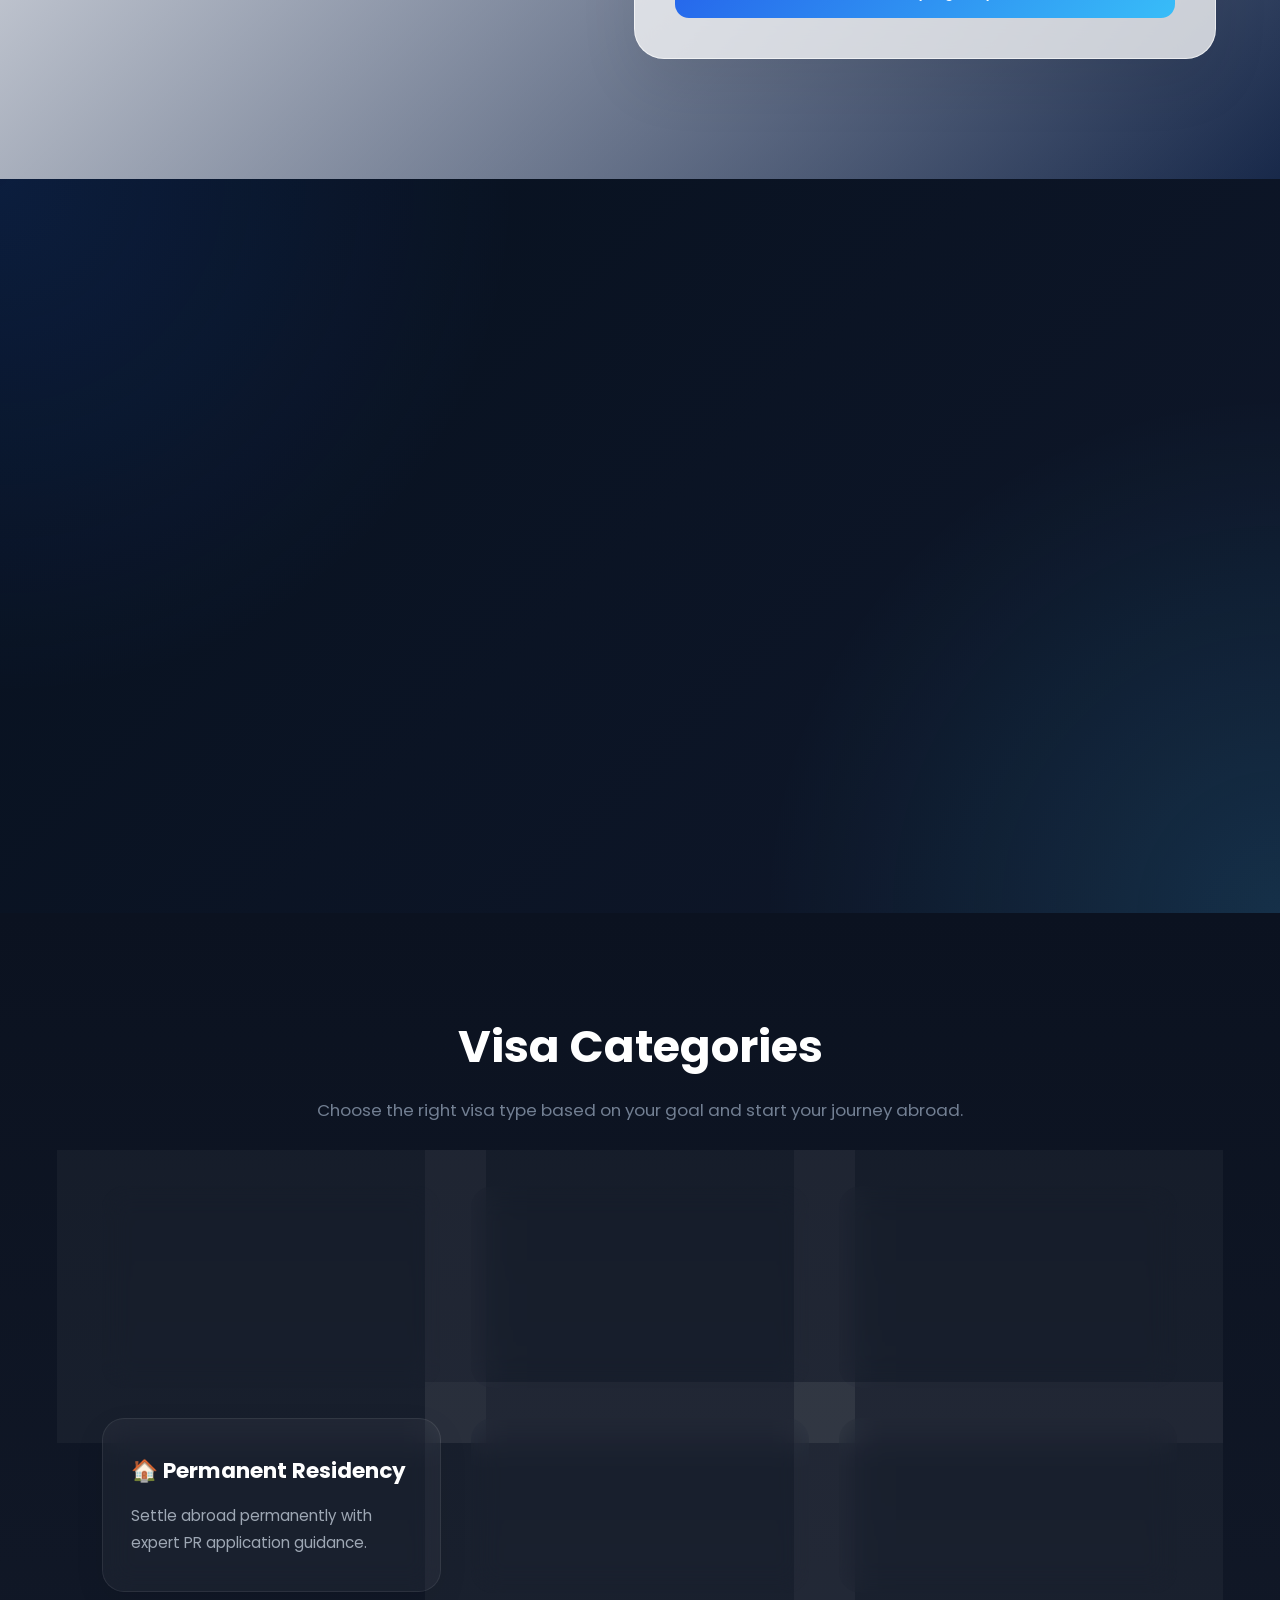
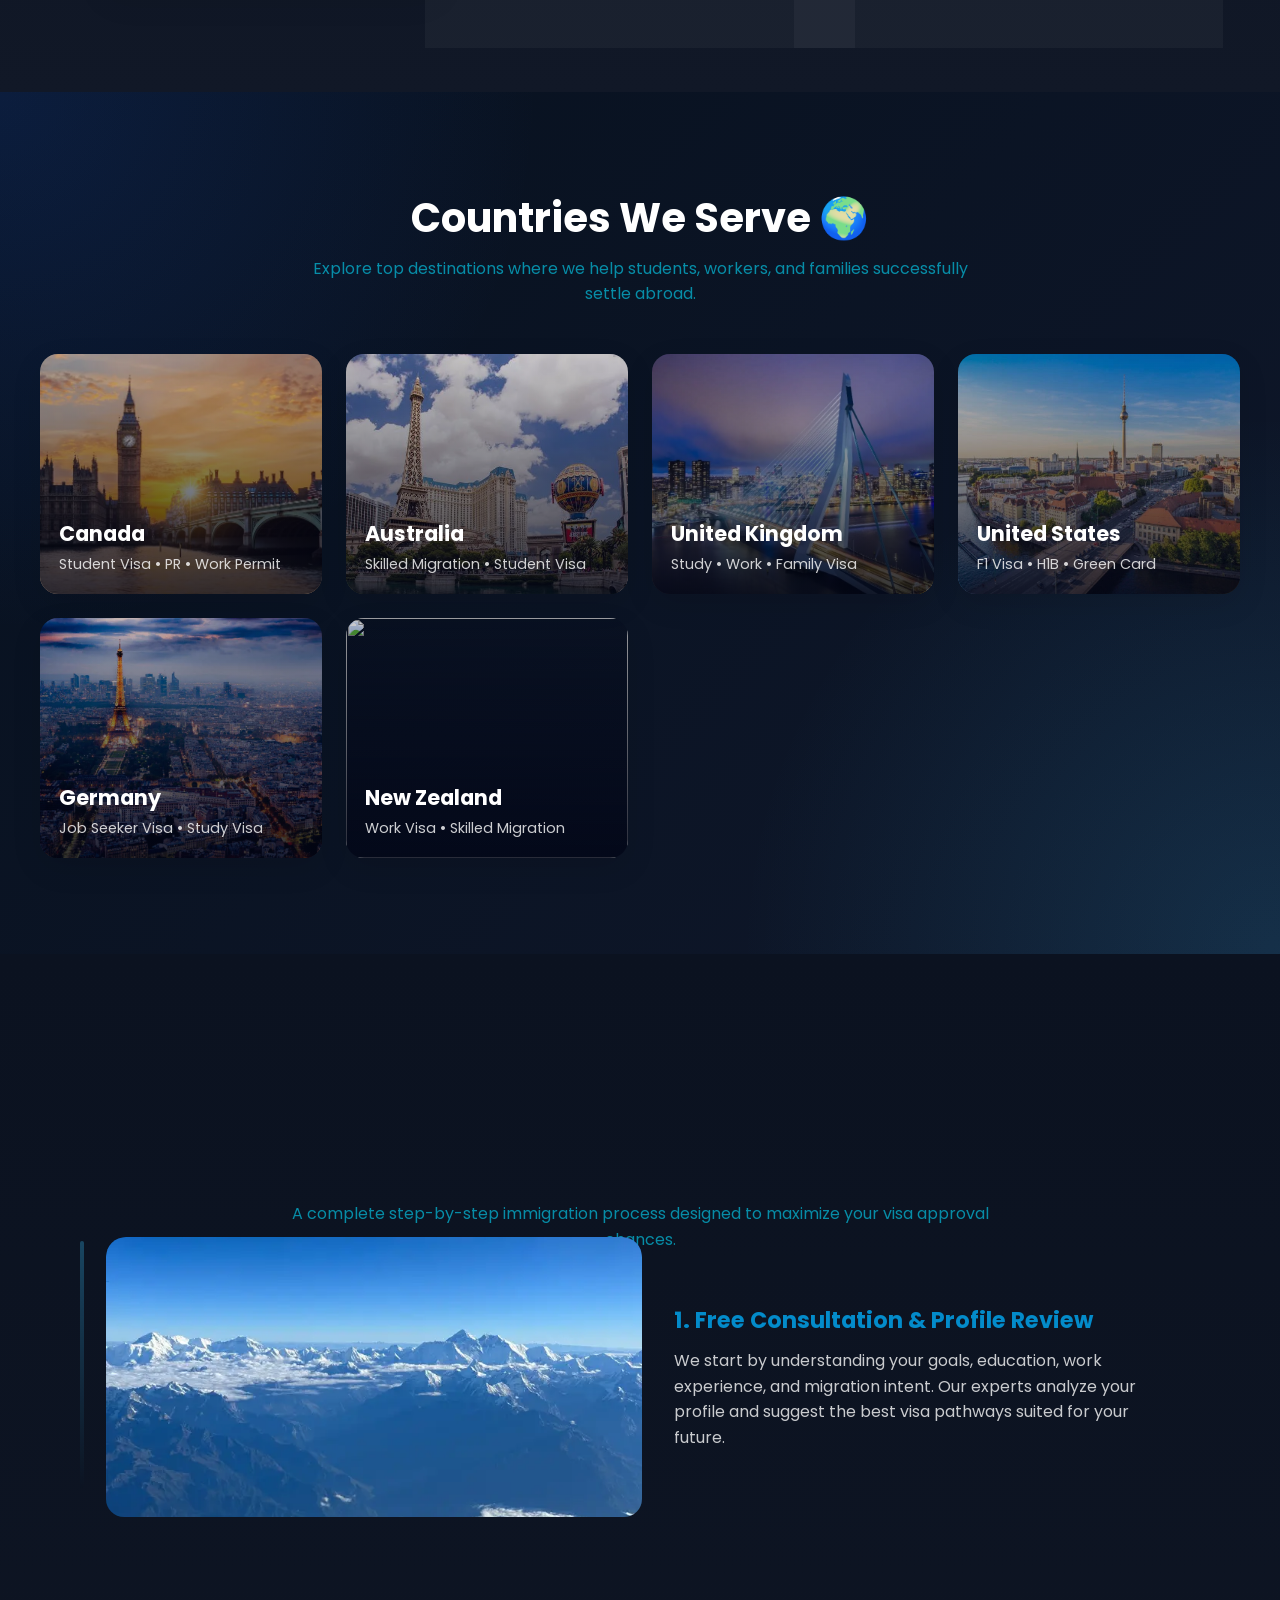
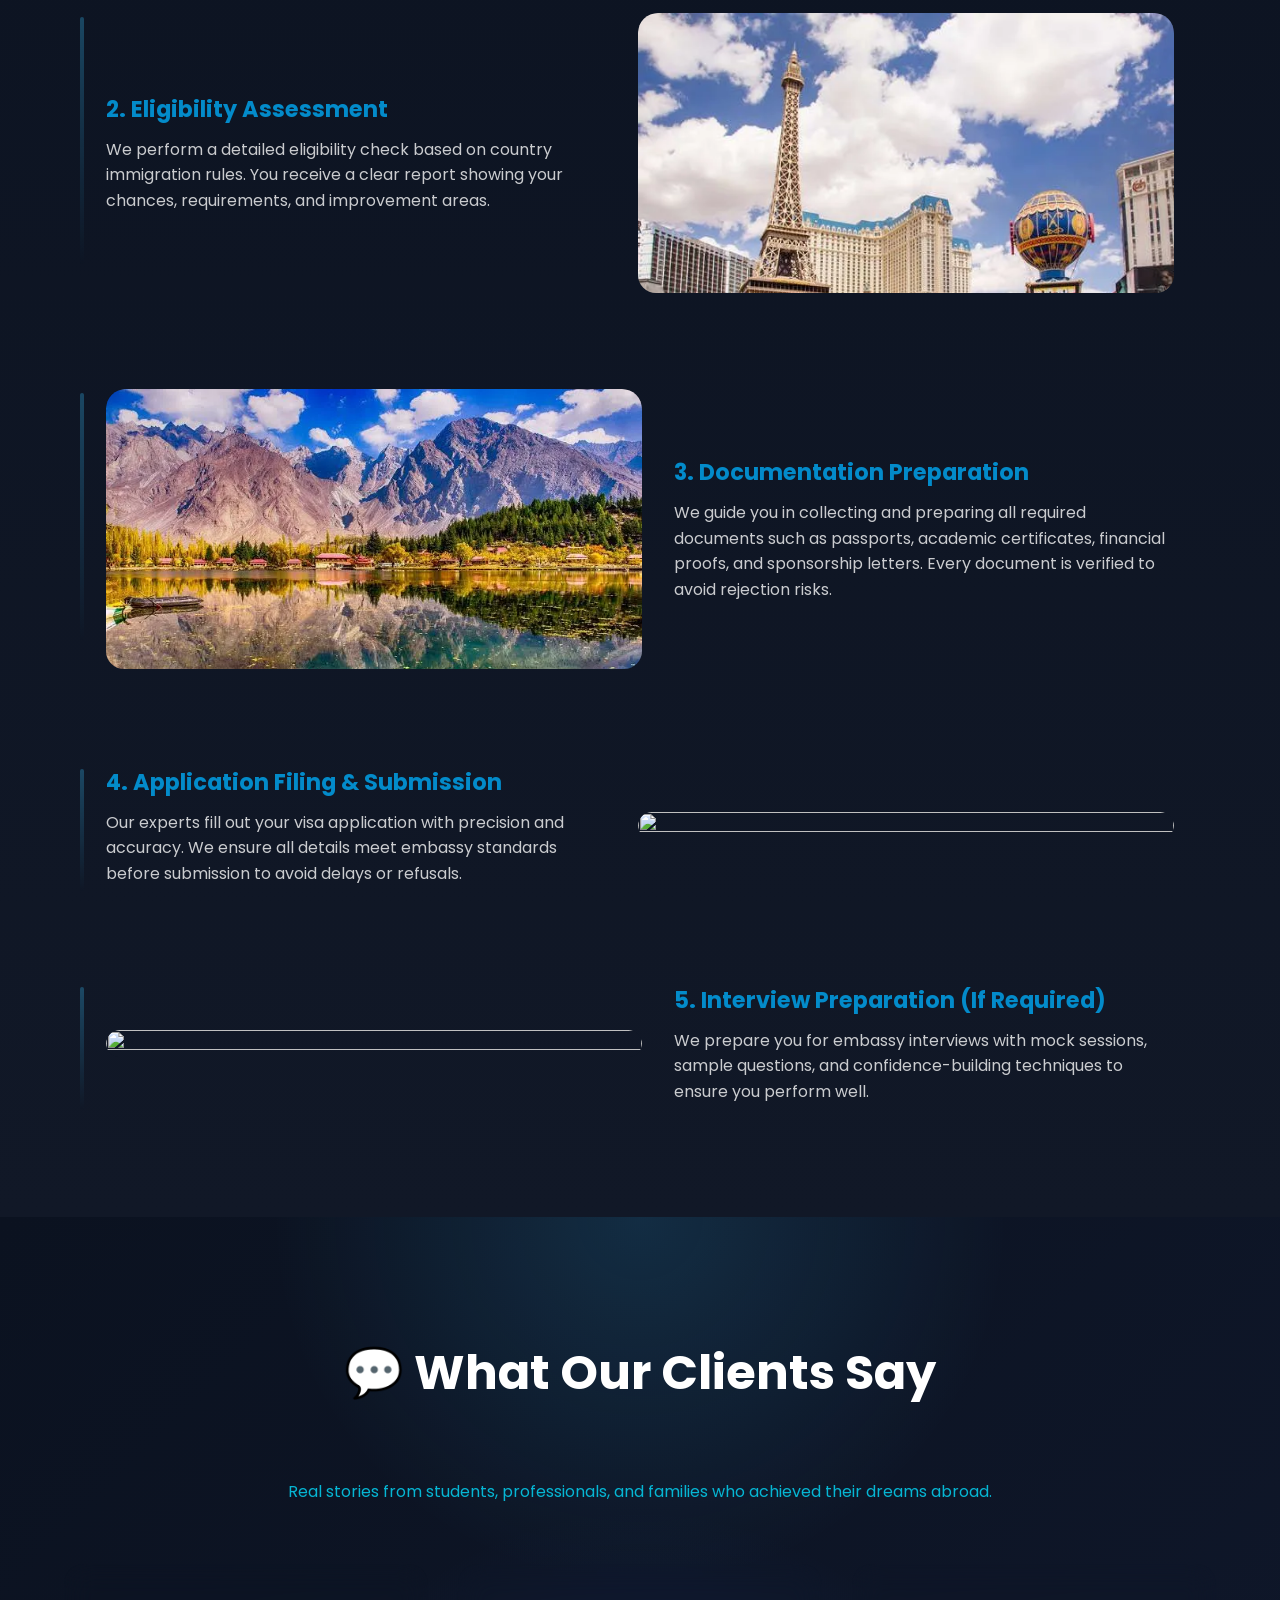
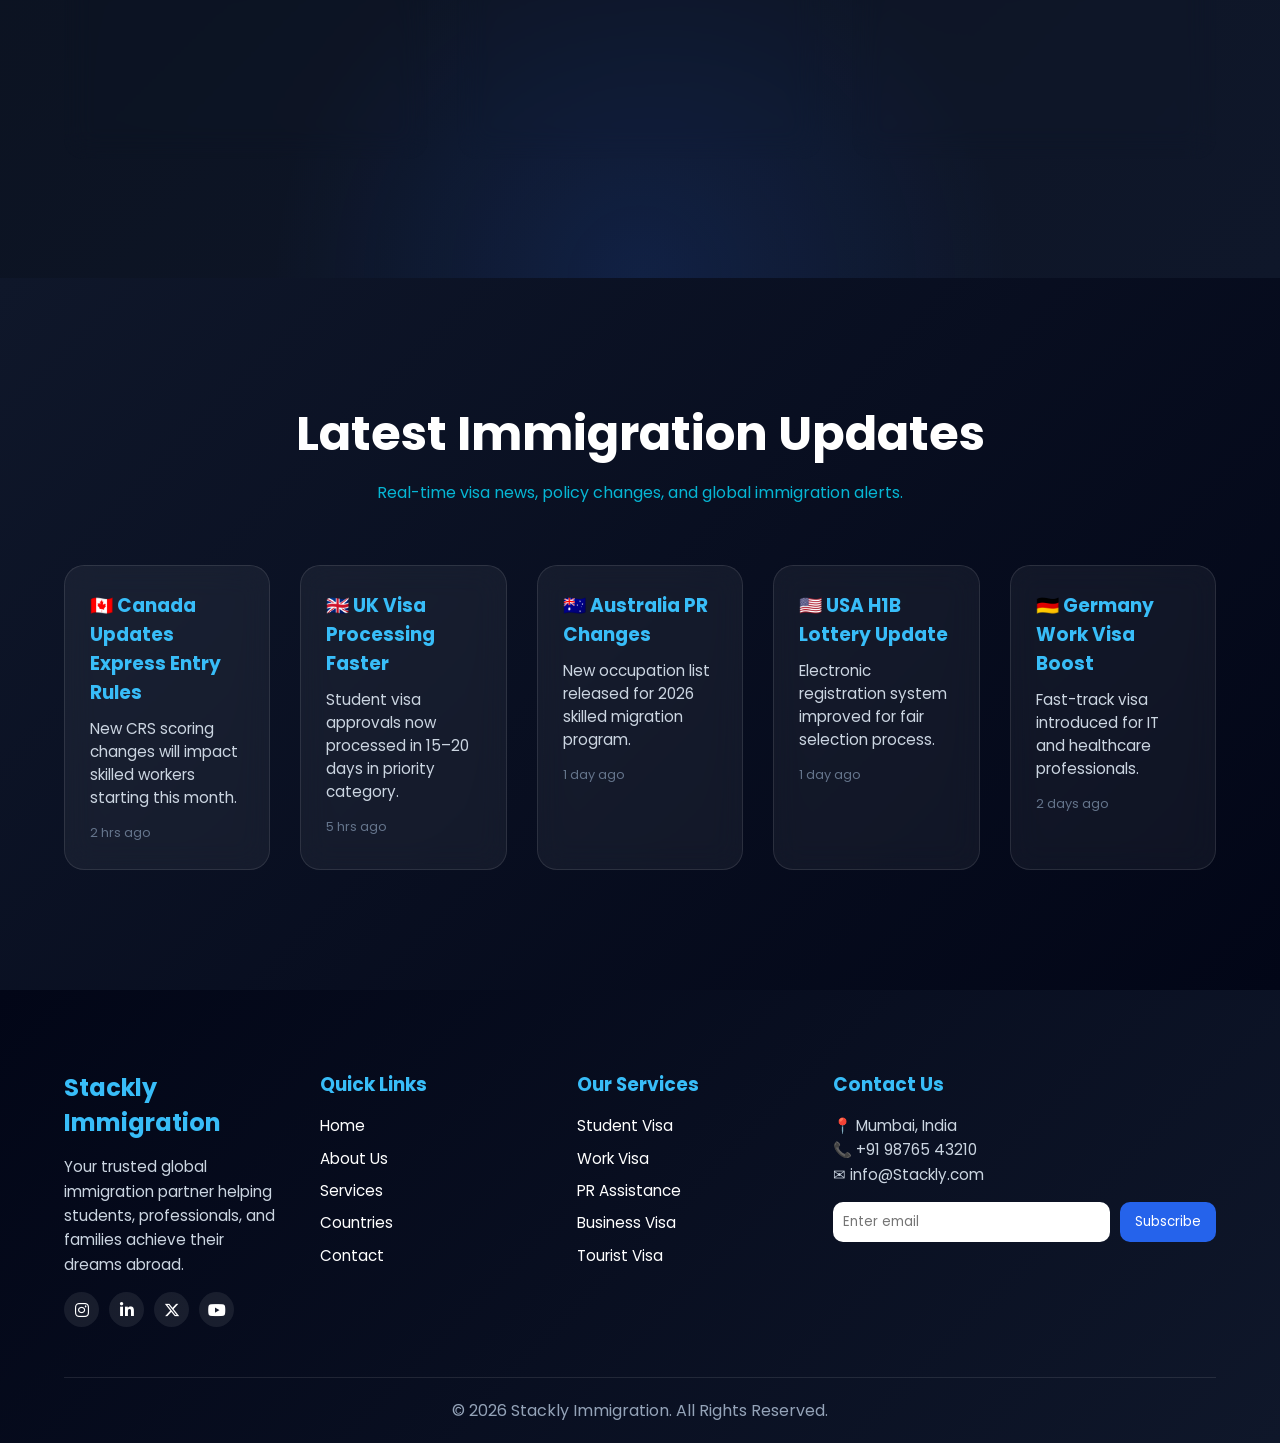
==== commit cf2ce017: "contact." ====
--- a/index.html
+++ b/index.html
@@ -37,6 +37,8 @@
         <li><a href="countries.html">Countries</a></li>
         <li><a href="contact.html">Contact</a></li>
 
+        <a class="mobile-login-btn" onclick="openPopup()"> Login </a>
+
         <div class="mobile-contact">
           <h4>Contact Info</h4>
           <p>📞 +91 98765 43210</p>
@@ -44,7 +46,7 @@
           <p>📍 Chennai, India</p>
         </div>
 
-        <a class="mobile-login-btn" onclick="openPopup()"> Login </a>
+        
 
       </ul>
 
--- a/css/home.css
+++ b/css/home.css
@@ -121,6 +121,7 @@
 
 .mobile-contact{
     display: none;
+    margin-top: 30px;
 }
 
 .mobile-login-btn{
@@ -204,7 +205,7 @@
     /* Contact Section */
     .mobile-contact{
         display: block;
-        margin-top:auto;
+        margin-top:30px;
         padding-top:25px;
         border-top:1px solid rgba(255,255,255,.15);
     }
@@ -262,7 +263,7 @@
     }
 
     .mobile-contact{
-        margin-top:auto;
+        margin-top:30px;
         border-top:1px solid rgba(255,255,255,.1);
         padding-top:20px;
     }
